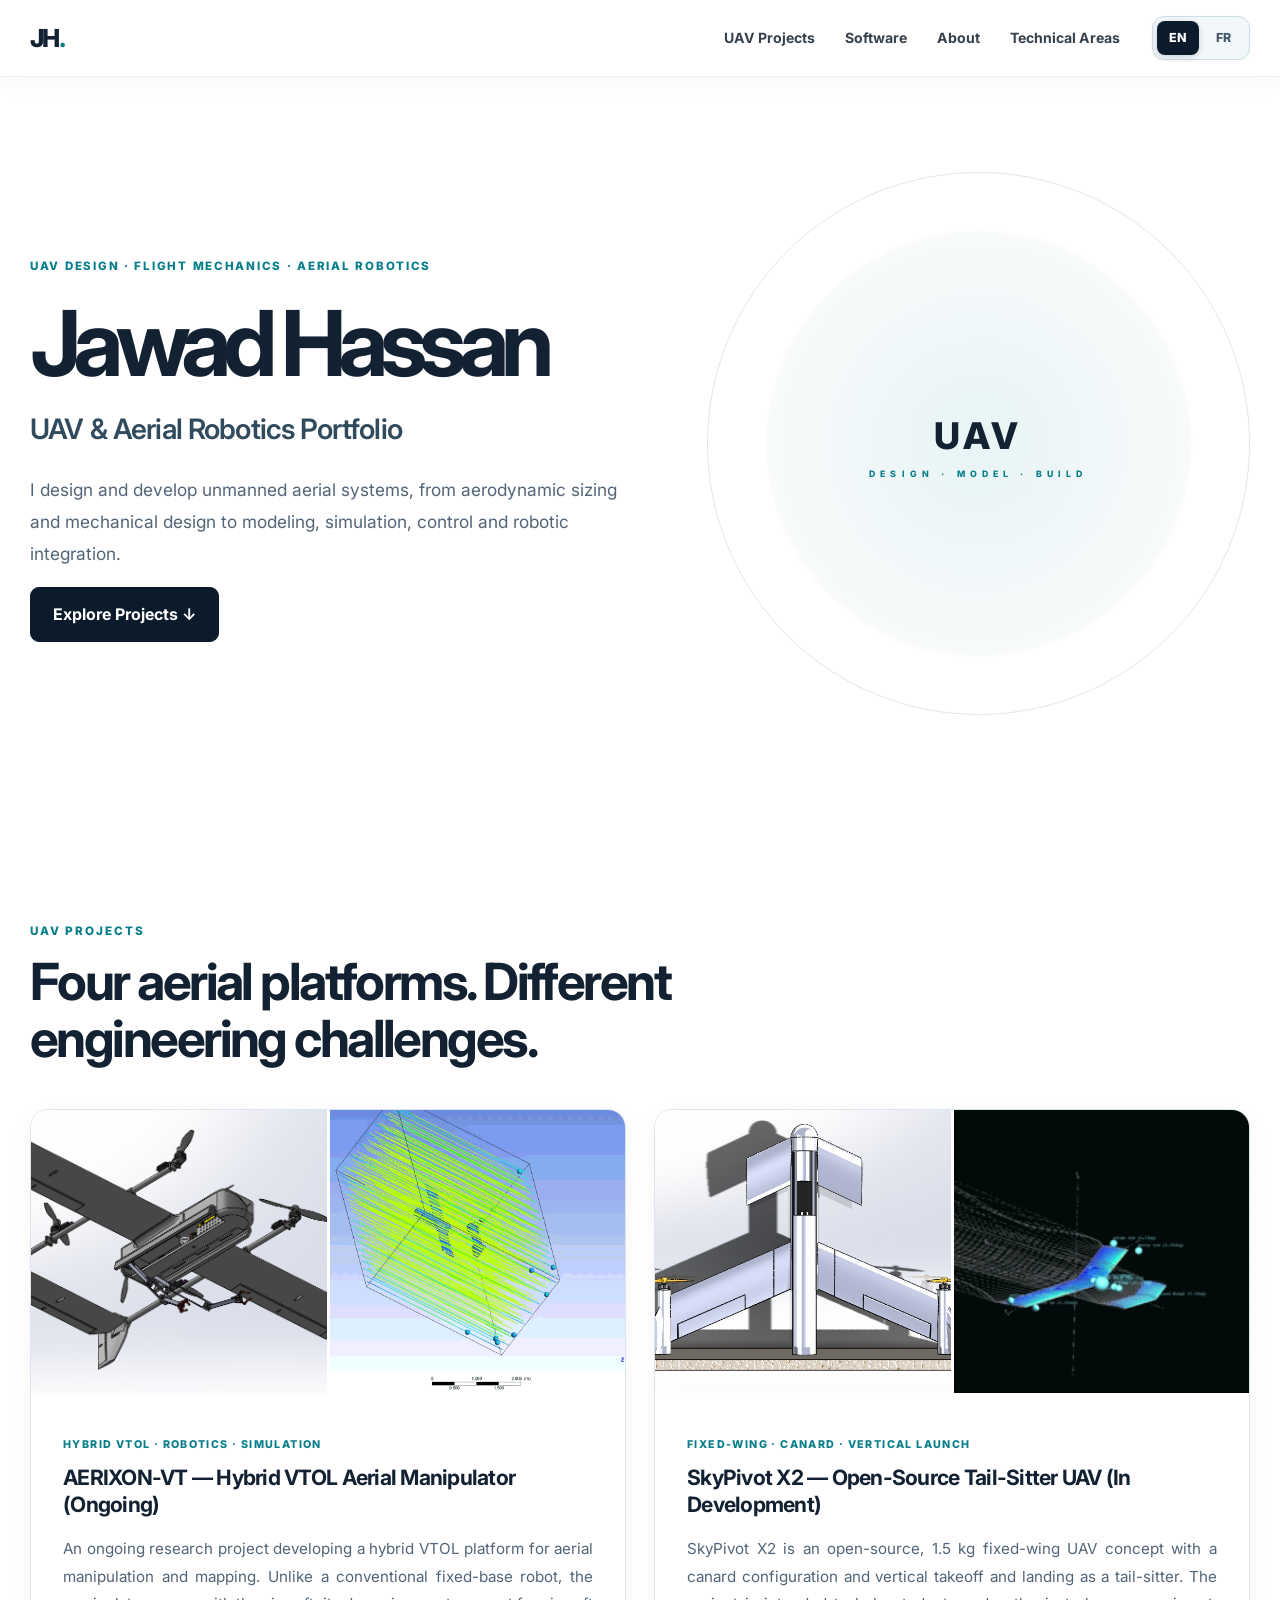
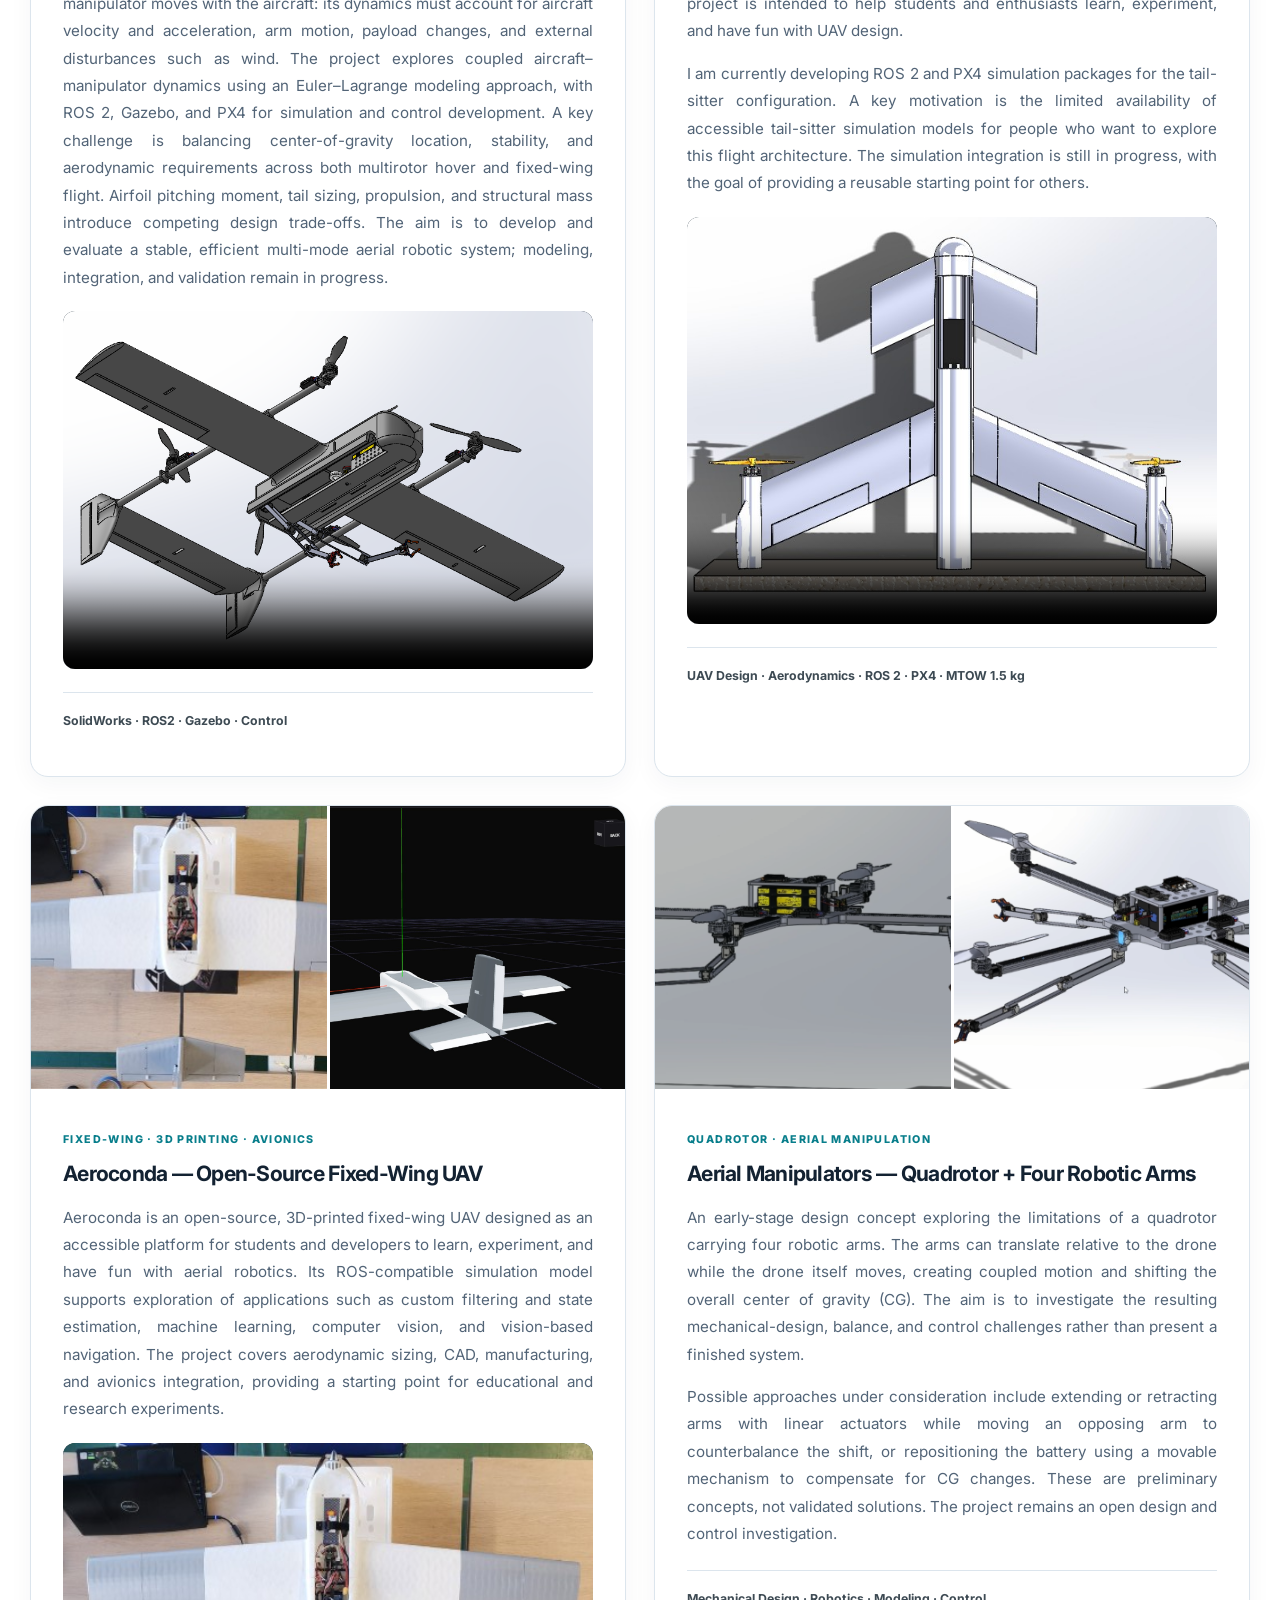
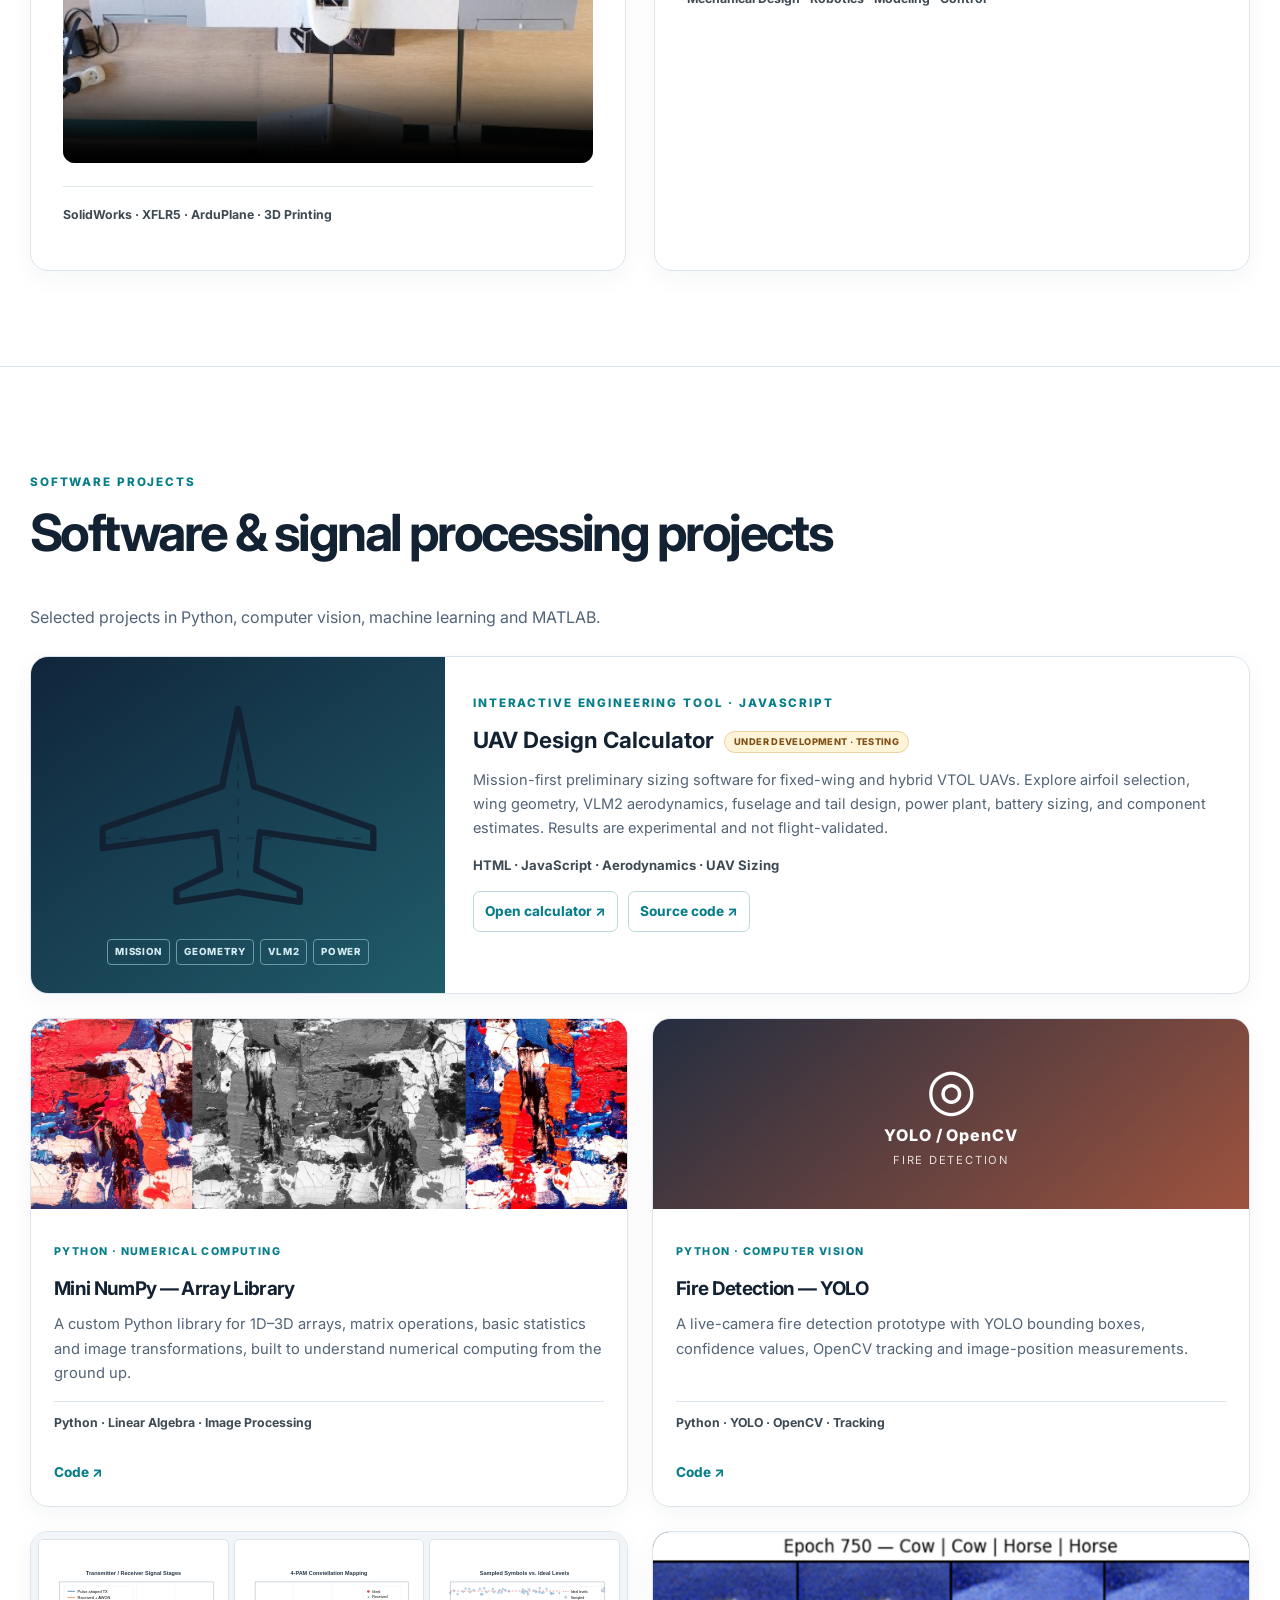
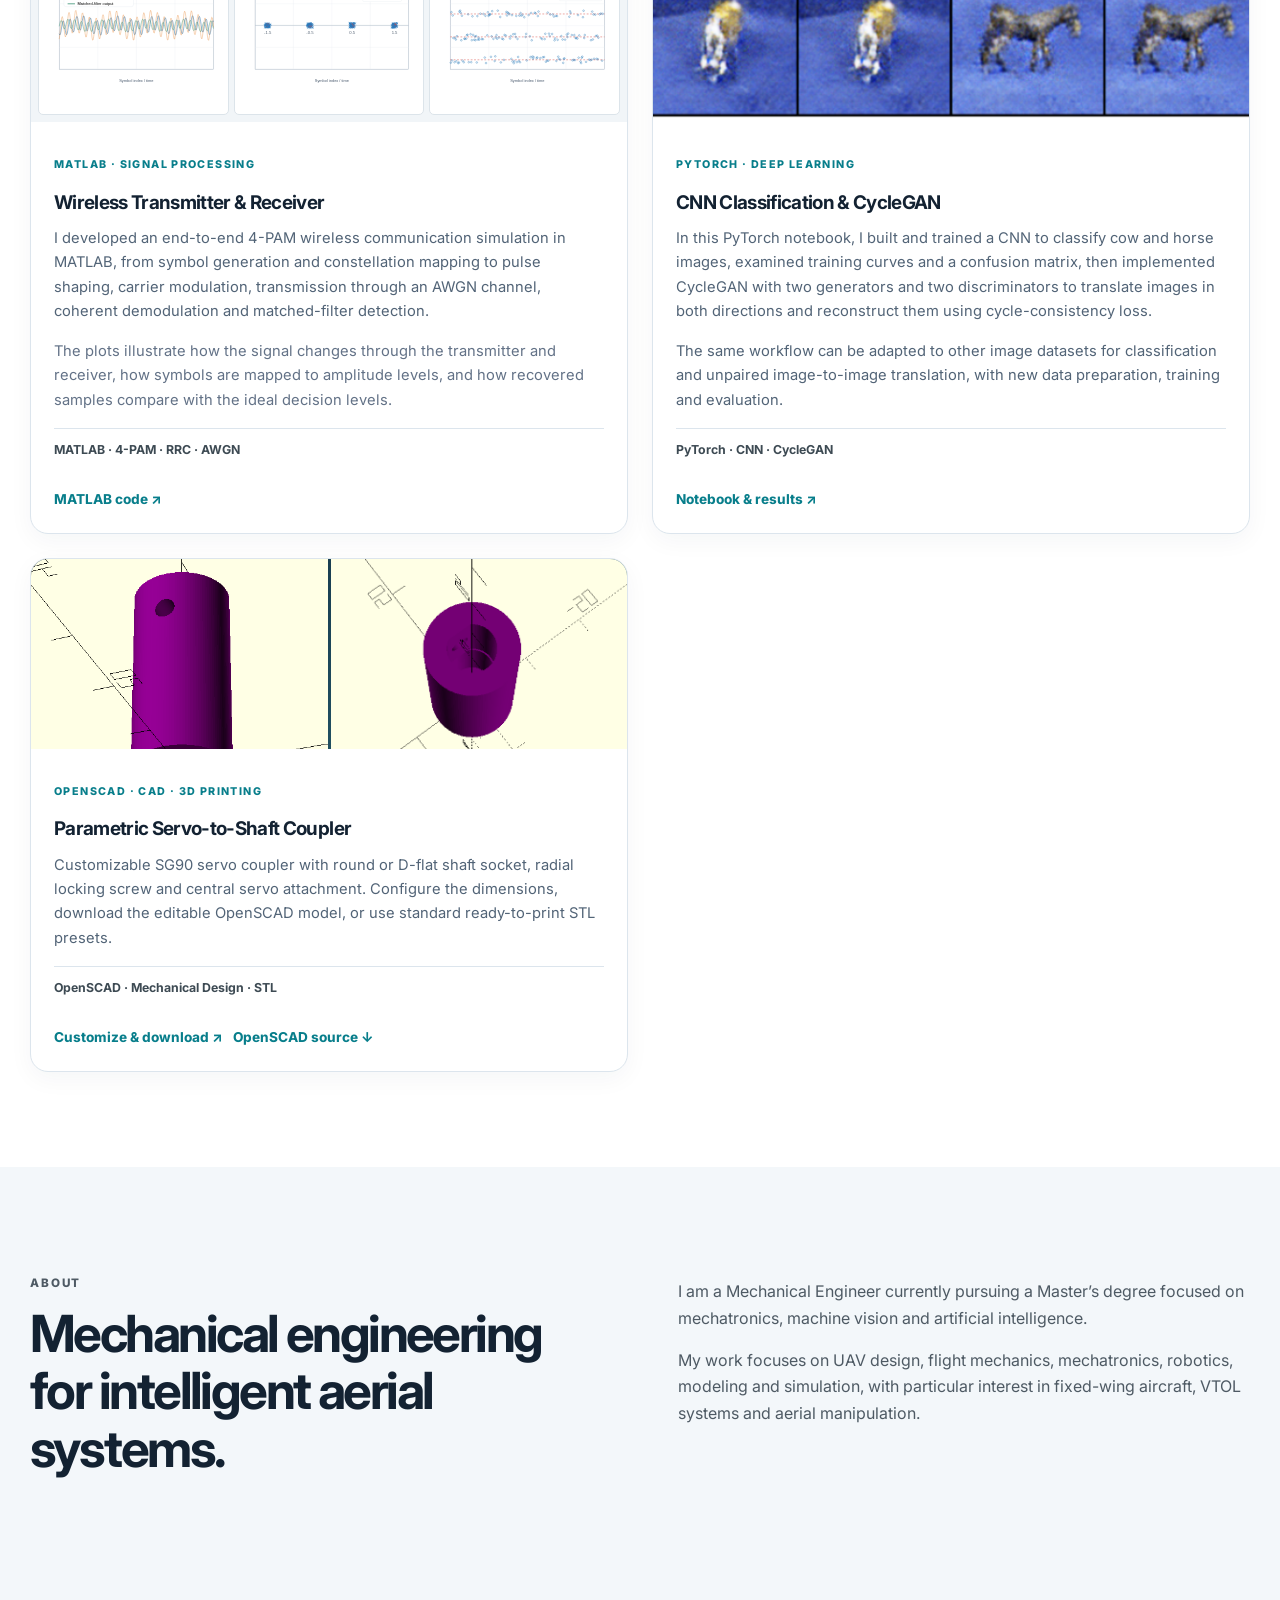
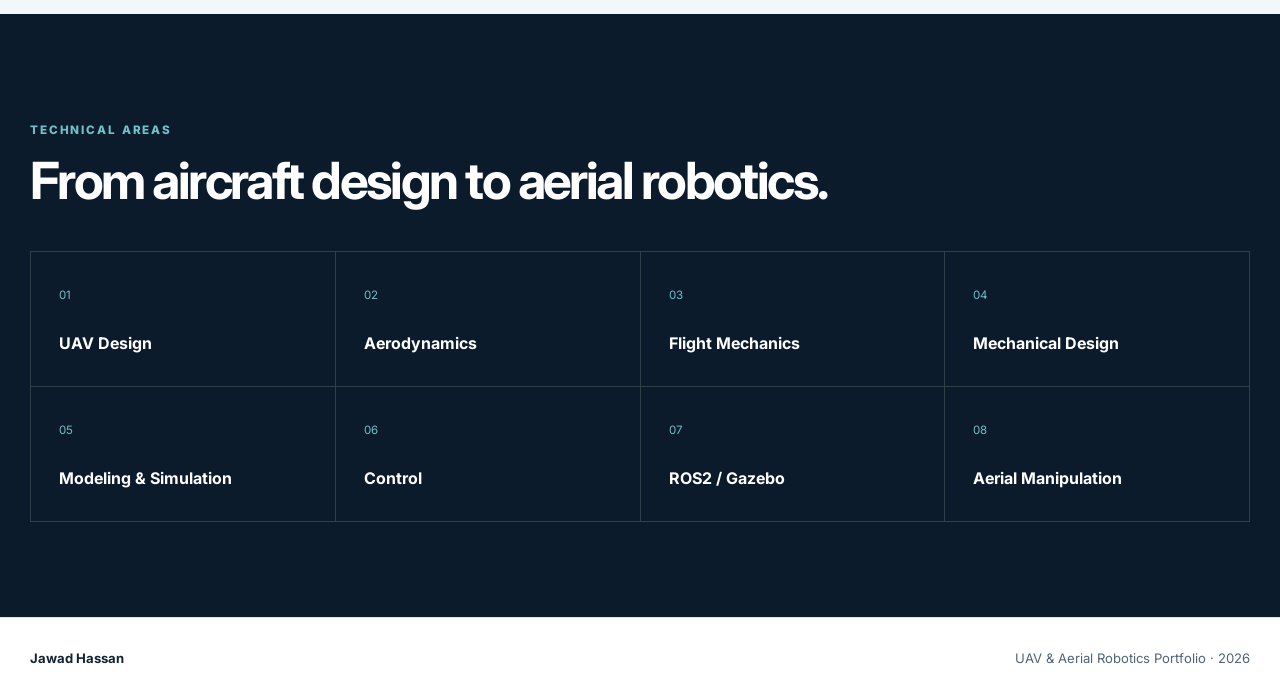
==== index.html @ 12e51784 "Replace UAV calculator portfolio tile logo with aircraft planform icon" ====
<!DOCTYPE html><html lang="en"><head>
<meta name="robots" content="index, follow"><meta charset="UTF-8"><meta name="viewport" content="width=device-width,initial-scale=1"><meta name="description" content="Jawad Hassan — mechanical engineering, UAV design, aerial robotics, ROS 2 and PX4 simulation portfolio."><title>Jawad Hassan | UAV & Aerial Robotics</title><link rel="preconnect" href="https://fonts.googleapis.com"><link rel="preconnect" href="https://fonts.gstatic.com" crossorigin><link href="https://fonts.googleapis.com/css2?family=Inter:wght@400;500;600;700;800&display=swap" rel="stylesheet"><link rel="alternate" hreflang="en" href="index.html"><link rel="alternate" hreflang="fr" href="fr.html"><link rel="stylesheet" href="style.css?v=uav-tool-preview-1"></head><body>
<header class="nav-wrap"><nav class="nav container"><a class="brand" href="#home">JH<span>.</span></a><div class="nav-links"><a href="#projects">UAV Projects</a><a href="#software">Software</a><a href="#about">About</a><a href="#technical">Technical Areas</a></div><div class="nav-controls"><div class="lang-switch" role="group" aria-label="Site language"><a href="index.html" lang="en" aria-current="page">EN</a><a href="fr.html" lang="fr">FR</a></div><button class="menu-btn" aria-label="Open navigation" aria-expanded="false">☰</button></div></nav></header>
<main><section id="home" class="hero container"><div><p class="eyebrow">UAV DESIGN · FLIGHT MECHANICS · AERIAL ROBOTICS</p><h1>Jawad Hassan</h1><h2>UAV & Aerial Robotics Portfolio</h2><p class="lead">I design and develop unmanned aerial systems, from aerodynamic sizing and mechanical design to modeling, simulation, control and robotic integration.</p><a class="btn" href="#projects">Explore Projects ↓</a></div><div class="hero-mark">UAV<span>DESIGN · MODEL · BUILD</span></div></section>
<section id="projects" class="section"><div class="container"><p class="kicker">UAV PROJECTS</p><h2>Four aerial platforms. Different engineering challenges.</h2><div class="projects-grid">
<article class="card"><div class="media media-pair"><img class="project-image" tabindex="0" src="AERIXON-VT.png" alt="AERIXON-VT aircraft design"><img class="project-image" tabindex="0" src="aervt%20gif.gif" alt="AERIXON-VT CFD flow visualization"></div><div class="body"><p class="tags">HYBRID VTOL · ROBOTICS · SIMULATION</p><h3>AERIXON-VT — Hybrid VTOL Aerial Manipulator (Ongoing)</h3><p>An ongoing research project developing a hybrid VTOL platform for aerial manipulation and mapping. Unlike a conventional fixed-base robot, the manipulator moves with the aircraft: its dynamics must account for aircraft velocity and acceleration, arm motion, payload changes, and external disturbances such as wind. The project explores coupled aircraft–manipulator dynamics using an Euler–Lagrange modeling approach, with ROS 2, Gazebo, and PX4 for simulation and control development. A key challenge is balancing center-of-gravity location, stability, and aerodynamic requirements across both multirotor hover and fixed-wing flight. Airfoil pitching moment, tail sizing, propulsion, and structural mass introduce competing design trade-offs. The aim is to develop and evaluate a stable, efficient multi-mode aerial robotic system; modeling, integration, and validation remain in progress.</p><div class="project-video"><video controls playsinline muted loop preload="metadata" poster="AERIXON-VT.png" style="display:block;width:100%;height:auto;border-radius:8px"><source src="aer_vt.mp4" type="video/mp4">Your browser does not support this video.</video></div><p class="tools">SolidWorks · ROS2 · Gazebo · Control</p></div></article>
<article class="card"><div class="media media-pair"><img class="project-image" tabindex="0" src="SkyPivot X2.jpg" alt="SkyPivot X2 aircraft design"><img class="project-image" tabindex="0" src="b4rzwz.gif" alt="SkyPivot X2 animated visualization"></div><div class="body"><p class="tags">FIXED-WING · CANARD · VERTICAL LAUNCH</p><h3>SkyPivot X2 — Open-Source Tail-Sitter UAV (In Development)</h3><p>SkyPivot X2 is an open-source, 1.5 kg fixed-wing UAV concept with a canard configuration and vertical takeoff and landing as a tail-sitter. The project is intended to help students and enthusiasts learn, experiment, and have fun with UAV design.</p><p>I am currently developing ROS 2 and PX4 simulation packages for the tail-sitter configuration. A key motivation is the limited availability of accessible tail-sitter simulation models for people who want to explore this flight architecture. The simulation integration is still in progress, with the goal of providing a reusable starting point for others.</p><div class="project-video"><video controls playsinline muted loop preload="metadata" poster="SkyPivot X2.jpg" aria-label="SkyPivot X2 simulation video"><source src="Recording%202026-10-31%20190449.mp4" type="video/mp4">Your browser does not support this video.</video></div><p class="tools">UAV Design · Aerodynamics · ROS 2 · PX4 · MTOW 1.5 kg</p></div></article>
<article class="card"><div class="media media-pair"><img class="project-image" tabindex="0" src="Aeroconda real.jpg" alt="Aeroconda real UAV"><img class="project-image" tabindex="0" src="Aeroconda urdf.jpg" alt="Aeroconda URDF model"></div><div class="body"><p class="tags">FIXED-WING · 3D PRINTING · AVIONICS</p><h3>Aeroconda — Open-Source Fixed-Wing UAV</h3><p>Aeroconda is an open-source, 3D-printed fixed-wing UAV designed as an accessible platform for students and developers to learn, experiment, and have fun with aerial robotics. Its ROS-compatible simulation model supports exploration of applications such as custom filtering and state estimation, machine learning, computer vision, and vision-based navigation. The project covers aerodynamic sizing, CAD, manufacturing, and avionics integration, providing a starting point for educational and research experiments.</p><div class="project-video"><video controls playsinline muted loop preload="metadata" poster="Aeroconda real.jpg" aria-label="Aeroconda UAV demonstration"><source src="aercondagif.mp4" type="video/mp4">Your browser does not support video. <a href="aercondagif.mp4">Watch the Aeroconda video</a>.</video></div><p class="tools">SolidWorks · XFLR5 · ArduPlane · 3D Printing</p></div></article>
<article class="card"><div class="media media-pair"><img class="project-image" tabindex="0" src="aerial manipulators 1.png" alt="Aerial manipulators view 1"><img class="project-image" tabindex="0" src="aerial manipulators 2.png" alt="Aerial manipulators view 2"></div><div class="body"><p class="tags">QUADROTOR · AERIAL MANIPULATION</p><h3>Aerial Manipulators — Quadrotor + Four Robotic Arms</h3><p>An early-stage design concept exploring the limitations of a quadrotor carrying four robotic arms. The arms can translate relative to the drone while the drone itself moves, creating coupled motion and shifting the overall center of gravity (CG). The aim is to investigate the resulting mechanical-design, balance, and control challenges rather than present a finished system.</p><p>Possible approaches under consideration include extending or retracting arms with linear actuators while moving an opposing arm to counterbalance the shift, or repositioning the battery using a movable mechanism to compensate for CG changes. These are preliminary concepts, not validated solutions. The project remains an open design and control investigation.</p><p class="tools">Mechanical Design · Robotics · Modeling · Control</p></div></article>
</div></div></section>
<section id="software" class="section software-section"><div class="container"><p class="kicker">SOFTWARE PROJECTS</p><h2>Software &amp; signal processing projects</h2><p class="software-intro">Selected projects in Python, computer vision, machine learning and MATLAB.</p><article class="card uav-calculator-feature" id="uav-calculator"><div class="uav-calculator-graphic" aria-hidden="true"><svg class="uav-calculator-plane" viewBox="0 0 180 116" xmlns="http://www.w3.org/2000/svg" aria-hidden="true"><path d="M90 12L98 51L158 72L158 82L101 74L99 93L121 103L121 109L90 104L59 109L59 103L81 93L79 74L22 82L22 72L82 51Z" fill="none" stroke="currentColor" stroke-width="3.2" stroke-linejoin="round"/><path d="M90 12V104M22 77H158" fill="none" stroke="currentColor" stroke-width="1" stroke-dasharray="4 5" opacity=".45"/></svg><div class="uav-calculator-graphic-lines"><span>MISSION</span><span>GEOMETRY</span><span>VLM2</span><span>POWER</span></div></div><div class="uav-calculator-info"><p class="tags">INTERACTIVE ENGINEERING TOOL · JAVASCRIPT</p><h3>UAV Design Calculator <span class="uav-beta-tag">UNDER DEVELOPMENT · TESTING</span></h3><p>Mission-first preliminary sizing software for fixed-wing and hybrid VTOL UAVs. Explore airfoil selection, wing geometry, VLM2 aerodynamics, fuselage and tail design, power plant, battery sizing, and component estimates. Results are experimental and not flight-validated.</p><p class="tools">HTML · JavaScript · Aerodynamics · UAV Sizing</p><div class="software-card-links"><a href="uav-design-calculator/" target="_blank" rel="noopener noreferrer">Open calculator ↗</a><a href="https://github.com/Jawadhassan270/jawad_hassan.github.io/blob/main/uav-design-calculator/index.html" target="_blank" rel="noopener noreferrer">Source code ↗</a></div></div></article>
<div class="software-project-grid">
<article class="card software-project-card" id="mini-numpy"><div class="media"><img class="project-image" tabindex="0" loading="lazy" src="mini-numpy/images/combined-filters.svg" alt="Image transformations made with the Mini NumPy array library"></div><div class="body"><p class="tags">PYTHON · NUMERICAL COMPUTING</p><h3>Mini NumPy — Array Library</h3><p>A custom Python library for 1D–3D arrays, matrix operations, basic statistics and image transformations, built to understand numerical computing from the ground up.</p><p class="tools">Python · Linear Algebra · Image Processing</p><div class="software-card-links"><a href="https://github.com/Jawadhassan270/jawad_hassan.github.io/tree/main/mini-numpy" target="_blank" rel="noopener noreferrer">Code ↗</a></div></div></article>
<article class="card software-project-card" id="fire-vision"><div class="media software-visual software-visual-fire"><span class="software-visual-icon" aria-hidden="true">◎</span><span>YOLO / OpenCV</span><small>FIRE DETECTION</small></div><div class="body"><p class="tags">PYTHON · COMPUTER VISION</p><h3>Fire Detection — YOLO</h3><p>A live-camera fire detection prototype with YOLO bounding boxes, confidence values, OpenCV tracking and image-position measurements.</p><p class="tools">Python · YOLO · OpenCV · Tracking</p><div class="software-card-links"><a href="https://github.com/Jawadhassan270/jawad_hassan.github.io/tree/main/fire-vision-yolo" target="_blank" rel="noopener noreferrer">Code ↗</a></div></div></article>
<article class="card software-project-card" id="wireless-link"><div class="media wireless-plot-previews"><img class="project-image" tabindex="0" loading="lazy" src="wireless-plots/transmitter-receiver-waveforms.svg" alt="Signal waveform stages representing transmitter and receiver"><img class="project-image" tabindex="0" loading="lazy" src="wireless-plots/constellation-mapping.svg" alt="4-PAM constellation mapping preview"><img class="project-image" tabindex="0" loading="lazy" src="wireless-plots/sampled-symbols.svg" alt="Sampled symbol values versus ideal levels preview"></div><div class="body"><p class="tags">MATLAB · SIGNAL PROCESSING</p><h3>Wireless Transmitter &amp; Receiver</h3><p>I developed an end-to-end 4-PAM wireless communication simulation in MATLAB, from symbol generation and constellation mapping to pulse shaping, carrier modulation, transmission through an AWGN channel, coherent demodulation and matched-filter detection.</p><p class="wireless-preview-note">The plots illustrate how the signal changes through the transmitter and receiver, how symbols are mapped to amplitude levels, and how recovered samples compare with the ideal decision levels.</p><p class="tools">MATLAB · 4-PAM · RRC · AWGN</p><div class="software-card-links"><a href="https://github.com/Jawadhassan270/jawad_hassan.github.io/blob/main/wireless-transmitter-receiver/wireless_transmitter_receiver.m" target="_blank" rel="noopener noreferrer">MATLAB code ↗</a></div></div></article>
<article class="card software-project-card" id="cow-horse-ml"><div class="media"><img class="project-image" tabindex="0" loading="lazy" src="gan_cnn.png" alt="CNN classification and CycleGAN project image"></div><div class="body"><p class="tags">PYTORCH · DEEP LEARNING</p><h3>CNN Classification &amp; CycleGAN</h3><p>In this PyTorch notebook, I built and trained a CNN to classify cow and horse images, examined training curves and a confusion matrix, then implemented CycleGAN with two generators and two discriminators to translate images in both directions and reconstruct them using cycle-consistency loss.</p><p>The same workflow can be adapted to other image datasets for classification and unpaired image-to-image translation, with new data preparation, training and evaluation.</p><p class="tools">PyTorch · CNN · CycleGAN</p><div class="software-card-links"><a href="https://github.com/Jawadhassan270/jawad_hassan.github.io/tree/main/cow-horse-cyclegan" target="_blank" rel="noopener noreferrer">Notebook &amp; results ↗</a></div></div></article>
<article class="card software-project-card" id="servo-coupler"><div class="media media-pair"><img class="project-image" tabindex="0" loading="lazy" src="SERVO%20TOP.png" alt="Servo shaft coupler CAD — top view"><img class="project-image" tabindex="0" loading="lazy" src="SERVO_FRONT.png" alt="Servo shaft coupler CAD — front view"></div><div class="body"><p class="tags">OPENSCAD · CAD · 3D PRINTING</p><h3>Parametric Servo-to-Shaft Coupler</h3><p>Customizable SG90 servo coupler with round or D-flat shaft socket, radial locking screw and central servo attachment. Configure the dimensions, download the editable OpenSCAD model, or use standard ready-to-print STL presets.</p><p class="tools">OpenSCAD · Mechanical Design · STL</p><div class="software-card-links"><a href="servo-coupler.html">Customize & download ↗</a><a href="servo-shaft-coupler/servo_shaft_coupler.scad" download>OpenSCAD source ↓</a></div></div></article></div></div></section>
<section id="about" class="section alt"><div class="container split"><div><p class="kicker">ABOUT</p><h2>Mechanical engineering for intelligent aerial systems.</h2></div><div><p>I am a Mechanical Engineer currently pursuing a Master’s degree focused on mechatronics, machine vision and artificial intelligence.</p><p>My work focuses on UAV design, flight mechanics, mechatronics, robotics, modeling and simulation, with particular interest in fixed-wing aircraft, VTOL systems and aerial manipulation.</p></div></div></section>
<section id="technical" class="section dark"><div class="container"><p class="kicker">TECHNICAL AREAS</p><h2>From aircraft design to aerial robotics.</h2><div class="areas"><div><span>01</span><h3>UAV Design</h3></div><div><span>02</span><h3>Aerodynamics</h3></div><div><span>03</span><h3>Flight Mechanics</h3></div><div><span>04</span><h3>Mechanical Design</h3></div><div><span>05</span><h3>Modeling & Simulation</h3></div><div><span>06</span><h3>Control</h3></div><div><span>07</span><h3>ROS2 / Gazebo</h3></div><div><span>08</span><h3>Aerial Manipulation</h3></div></div></div></section></main>
<footer><div class="container"><strong>Jawad Hassan</strong><span>UAV & Aerial Robotics Portfolio · 2026</span></div></footer><script src="script.js" defer></script><div class="lightbox" id="imageLightbox" aria-hidden="true"><button class="lightbox-close" type="button" aria-label="Close image">&times;</button><img class="lightbox-image" alt=""></div>
</body></html>
---- style.css ----
:root{--ink:#101820;--muted:#66727c;--line:#dce3e7;--soft:#f4f7f8;--accent:#147b8b;--dark:#0e1820;--max:1180px}*{box-sizing:border-box}html{scroll-behavior:smooth}body{margin:0;font-family:Inter,Arial,sans-serif;color:var(--ink);line-height:1.65}.container{width:min(var(--max),calc(100% - 44px));margin:auto}.nav-wrap{position:sticky;top:0;z-index:20;background:#fffffff2;backdrop-filter:blur(14px);border-bottom:1px solid #0000000f}.nav{height:70px;display:flex;align-items:center;justify-content:space-between}.brand{font-weight:800;font-size:1.4rem;color:var(--ink);text-decoration:none}.brand span,.kicker,.tags{color:var(--accent)}.nav-links{display:flex;gap:30px}.nav-links a{color:#36414b;text-decoration:none;font-size:.88rem;font-weight:700}.menu-btn{display:none;background:none;border:0;font-size:1.5rem}.hero{min-height:78vh;display:grid;grid-template-columns:1.25fr .75fr;gap:70px;align-items:center;padding:75px 0}.eyebrow,.kicker,.tags{font-size:.73rem;letter-spacing:.16em;font-weight:800}.hero h1{font-size:clamp(3.5rem,8vw,7.2rem);letter-spacing:-.07em;line-height:.9;margin:15px 0}.hero h2{font-size:clamp(1.4rem,2.5vw,2.1rem);font-weight:500}.lead{max-width:690px;color:var(--muted);font-size:1.08rem}.btn{display:inline-block;margin-top:18px;background:var(--ink);color:#fff;padding:13px 20px;border-radius:7px;text-decoration:none;font-weight:700}.hero-mark{aspect-ratio:1;border-radius:50%;display:flex;flex-direction:column;align-items:center;justify-content:center;background:radial-gradient(circle,#e7f4f5,#f8fafb 55%,#fff 56%);border:1px solid #dce9eb;font-size:2.3rem;font-weight:800;letter-spacing:.14em}.hero-mark span{font-size:.55rem;color:var(--accent)}.section{padding:105px 0}.section h2{font-size:clamp(2.1rem,4vw,3.5rem);letter-spacing:-.05em;line-height:1.05;margin:8px 0 48px}.projects-grid{display:grid;grid-template-columns:repeat(2,1fr);gap:22px}.projects-grid .card:last-child:nth-child(odd){grid-column:1 / span 1}.card{border:1px solid var(--line);border-radius:15px;overflow:hidden;background:#fff}.media{height:210px;position:relative;background:linear-gradient(135deg,#162a33,#287e8c);overflow:hidden}.media img{position:absolute;inset:0;width:100%;height:100%;object-fit:cover;z-index:2}.ph{position:absolute;inset:0;padding:26px;display:flex;flex-direction:column;justify-content:flex-end;color:#fff}.ph span{font-size:.75rem;opacity:.7}.ph strong{font-size:1.55rem}.ph small{opacity:.65;margin-top:7px}.body{padding:26px}.body h3{font-size:1.35rem;line-height:1.15;margin:7px 0 12px}.body p{color:var(--muted)}.tools{font-size:.82rem!important;font-weight:700;color:#3d4a53!important}.alt{background:var(--soft)}.split{display:grid;grid-template-columns:1fr 1fr;gap:90px}.split p{color:#4e5a64}.dark{background:var(--dark);color:#fff}.dark .kicker{color:#71c1cb}.areas{display:grid;grid-template-columns:repeat(4,1fr);border-top:1px solid #30404a;border-left:1px solid #30404a}.areas>div{padding:28px;border-right:1px solid #30404a;border-bottom:1px solid #30404a;min-height:135px}.areas span{font-size:.72rem;color:#72bdc7}.areas h3{margin:24px 0 0;font-size:1rem}footer{padding:30px 0;border-top:1px solid var(--line);color:var(--muted);font-size:.82rem}footer .container{display:flex;justify-content:space-between}footer strong{color:var(--ink)}@media(max-width:800px){.nav-links{display:none;position:absolute;top:70px;left:0;right:0;background:#fff;padding:20px 22px;flex-direction:column}.nav-links.open{display:flex}.menu-btn{display:block}.hero{grid-template-columns:1fr;min-height:auto}.hero-mark{max-width:320px;width:80%;margin:auto}.projects-grid,.split{grid-template-columns:1fr}.projects-grid .card:last-child:nth-child(odd){grid-column:auto}.areas{grid-template-columns:repeat(2,1fr)}.section{padding:75px 0}}@media(max-width:480px){.areas{grid-template-columns:1fr}footer .container{flex-direction:column;gap:5px}}.media-pair{display:grid;grid-template-columns:1fr 1fr;gap:2px}.media-pair img{position:relative;inset:auto;width:100%;height:100%;min-width:0;object-fit:cover;z-index:2}.media-pair .ph{z-index:3;pointer-events:none;text-shadow:0 1px 8px rgba(0,0,0,.65)}

.project-image{cursor:zoom-in}.lightbox{position:fixed;inset:0;background:rgba(8,15,24,.92);display:none;align-items:center;justify-content:center;padding:32px;z-index:9999}.lightbox.open{display:flex}.lightbox-image{max-width:94vw;max-height:90vh;width:auto;height:auto;object-fit:contain;border-radius:8px;box-shadow:0 18px 60px rgba(0,0,0,.4)}.lightbox-close{position:fixed;top:18px;right:24px;border:0;background:transparent;color:#fff;font-size:44px;line-height:1;cursor:pointer;padding:8px}.lightbox-close:hover{opacity:.75}@media(max-width:640px){.lightbox{padding:18px}.lightbox-image{max-width:96vw;max-height:86vh}.lightbox-close{top:8px;right:10px}}

/* Keep project descriptions aligned on both sides for a cleaner portfolio layout. */
.projects-grid .card .body > p:not(.tags):not(.tools){text-align:justify;text-justify:inter-word;hyphens:auto;overflow-wrap:break-word}

/* Keep embedded project videos within their card, including on mobile. */
.projects-grid .card .body{min-width:0}
.projects-grid .card .project-video{width:100%;max-width:100%;min-width:0;overflow:hidden}
.projects-grid .card .project-video video{display:block;width:100%!important;max-width:100%;min-width:0;height:auto!important;box-sizing:border-box;object-fit:contain}

/* 2026 portfolio redesign: refined aerospace engineering visual language */
:root{--ink:#132232;--muted:#526477;--line:#dce5ed;--soft:#f3f7fa;--accent:#087e8b;--dark:#0c1b2b;--max:1220px}
body{background:#fff;color:var(--ink);-webkit-font-smoothing:antialiased}
::selection{background:#b8e8e8;color:#0b2433}
.nav-wrap{background:rgba(255,255,255,.94);box-shadow:0 5px 24px rgba(13,32,48,.04)}
.nav{height:76px}
.brand{font-size:1.55rem;letter-spacing:-.07em}
.nav-links a{transition:color .2s}
.nav-links a:hover{color:var(--accent)}
.hero{min-height:660px;min-height:min(82vh,790px);grid-template-columns:minmax(0,1.06fr) minmax(0,.94fr);gap:clamp(30px,5vw,82px);padding-top:90px;padding-bottom:95px}
.hero h1{font-size:clamp(3.7rem,7.1vw,6.9rem);letter-spacing:-.085em;line-height:.98;margin:23px 0 18px}
.hero h2{font-size:clamp(1.2rem,2.2vw,1.85rem);font-weight:600;letter-spacing:-.03em;margin:0 0 22px;color:#304b5e}
.eyebrow{color:var(--accent);font-size:.72rem;letter-spacing:.15em}
.lead{font-size:1.08rem;line-height:1.85;max-width:610px}
.hero-actions{display:flex;flex-wrap:wrap;align-items:center;gap:12px;margin-top:28px}
.btn{margin-top:0;border:1px solid var(--dark);border-radius:9px;background:var(--dark);padding:13px 22px;transition:transform .2s,background .2s,border-color .2s}
.btn:hover{background:var(--accent);border-color:var(--accent);transform:translateY(-2px)}
.btn-outline{background:transparent;color:var(--ink);border-color:#bdcbd4}
.btn-outline:hover{color:#fff}
.hero-visual{min-width:0;position:relative;aspect-ratio:1/.91;align-self:center;border-radius:23px;overflow:hidden;background:linear-gradient(145deg,#122d40,#1c5868);box-shadow:0 28px 65px rgba(15,43,58,.16)}
.hero-visual:after{content:"";position:absolute;inset:35% 0 0;background:linear-gradient(transparent,rgba(7,19,29,.84));pointer-events:none}
.hero-visual img{width:100%;height:100%;object-fit:contain;display:block;padding:24px 24px 95px}
.hero-visual-caption{position:absolute;z-index:1;bottom:25px;left:29px;right:20px;color:white;display:flex;flex-direction:column;gap:3px}
.hero-visual-caption span{font-size:.64rem;font-weight:800;letter-spacing:.18em;color:#9ee0e1}
.hero-visual-caption strong{font-size:1.4rem;letter-spacing:-.03em;line-height:1.15}
.hero-visual-caption small{color:#d7e6ec;font-size:.81rem}
.section{padding:95px 0}
.section h2{max-width:820px;line-height:1.12;margin-bottom:42px}
.projects-grid{gap:28px;align-items:stretch}
.card{min-width:0;border:1px solid var(--line);border-radius:18px;box-shadow:0 7px 24px rgba(16,44,63,.045);transition:transform .22s,box-shadow .22s,border-color .22s}
.card:hover{transform:translateY(-4px);box-shadow:0 20px 42px rgba(16,44,63,.11);border-color:#c3d7e1}
.media{height:auto;aspect-ratio:2.1/1;background:linear-gradient(140deg,#10283c,#2a6676)}
.media img{object-fit:contain}
.media-pair{gap:3px}
.media-pair img{object-fit:contain;background:#122c3d}
.body{padding:clamp(22px,2.5vw,32px)}
.body h3{font-size:clamp(1.24rem,1.65vw,1.52rem);line-height:1.28;letter-spacing:-.035em;margin:10px 0 17px}
.body p{line-height:1.8;font-size:.95rem}
.body .tags{font-size:.67rem;letter-spacing:.13em;color:var(--accent);line-height:1.65}
.body .tools{margin-top:23px;padding-top:17px;border-top:1px solid var(--line);font-size:.77rem!important;line-height:1.75}
.project-video{margin-top:20px;border-radius:12px;overflow:hidden;background:#0e1e2c;line-height:0}
.project-video video{width:100%!important;max-width:100%;height:auto!important;display:block;object-fit:contain}
.split{gap:clamp(30px,6vw,90px)}
.areas>div{transition:background .2s}
.areas>div:hover{background:rgba(255,255,255,.04)}
a:focus-visible,button:focus-visible,.project-image:focus-visible{outline:3px solid #0d9cad;outline-offset:3px}
@media(max-width:950px){.hero{gap:30px;min-height:0}.hero h1{font-size:clamp(3.2rem,7vw,5rem)}}
@media(max-width:800px){.hero{grid-template-columns:1fr;padding:70px 0}.hero-visual{max-width:620px;width:100%;aspect-ratio:1.6/1}.projects-grid{grid-template-columns:1fr}.media{aspect-ratio:2.2/1}.section{padding:72px 0}}
@media(max-width:480px){.container{width:calc(100% - 32px)}.hero{padding:55px 0}.hero h1{font-size:clamp(3rem,13vw,4.1rem)}.hero-visual{aspect-ratio:1.15/1}.hero-visual img{padding:15px 15px 85px}.media{aspect-ratio:1.8/1}.body{padding:20px}.body p{font-size:.92rem}.projects-grid .card .body>p:not(.tags):not(.tools){text-align:left;hyphens:none}.section h2{font-size:2rem}}
@media(prefers-reduced-motion:reduce){html{scroll-behavior:auto}.card,.btn{transition:none}.card:hover,.btn:hover{transform:none}}

/* Restore original clean image backgrounds: remove dark letterbox bars. */
.projects-grid .card .media,
.projects-grid .card .media-pair,
.projects-grid .card .media-pair img{background:#fff}
.projects-grid .card .media-pair img{object-fit:cover}

/* Accessible two-language switch, placed beside the desktop navigation. */
.nav-links{margin-left:auto}
.nav-controls{display:flex;align-items:center;gap:12px;flex-shrink:0;margin-left:32px}
.lang-switch{display:inline-flex;align-items:center;gap:4px;padding:4px;border:1px solid #cbdde5;border-radius:12px;background:#f2f7f9;box-shadow:0 1px 3px rgba(13,32,48,.04)}
.lang-switch a{display:inline-flex;align-items:center;justify-content:center;min-width:42px;min-height:34px;padding:5px 10px;border-radius:8px;font-size:.78rem;font-weight:800;letter-spacing:.04em;line-height:1;text-decoration:none;color:#465a6b;transition:background-color .2s,color .2s,box-shadow .2s}
.lang-switch a:hover:not([aria-current=page]){background:#ddebef;color:#087e8b}
.lang-switch a[aria-current=page]{background:var(--dark);color:#fff;box-shadow:0 2px 6px rgba(10,25,42,.16);cursor:default}
.lang-switch a:focus-visible{outline:3px solid #087e8b;outline-offset:2px}
@media(max-width:800px){.nav-links{margin-left:0;top:76px}.nav-controls{margin-left:auto;gap:10px}.lang-switch a{min-width:40px;min-height:34px;padding:5px 8px}}
@media(prefers-reduced-motion:reduce){.lang-switch a{transition:none}}


/* Mini NumPy software project — self-contained styles, preserving the UAV layout. */
.software-section{background:#fff;border-top:1px solid var(--line)}
.software-card{display:grid;grid-template-columns:minmax(0,.94fr) minmax(0,1.06fr);align-items:stretch}
.mini-code-panel{min-width:0;display:flex;flex-direction:column;justify-content:center;padding:clamp(22px,3vw,40px);background:linear-gradient(145deg,#0c1b2b,#173b4a);color:#dff6f8}
.mini-code-header{display:flex;justify-content:space-between;flex-wrap:wrap;gap:8px;border-bottom:1px solid #446171;padding-bottom:16px;font-size:.78rem;letter-spacing:.02em}
.mini-code-header strong{color:#fff}.mini-code-header span{color:#a9c7d1}
.mini-code-panel pre{margin:24px 0;overflow-x:auto;white-space:pre;font-size:clamp(.76rem,1.25vw,.95rem);line-height:1.9;tab-size:4}
.mini-code-panel code{color:#e8fdff;font-family:ui-monospace,SFMono-Regular,Consolas,Monaco,monospace}
.mini-code-footer{border-top:1px solid #446171;padding-top:14px;color:#82ced5;letter-spacing:.07em;font-size:.62rem;font-weight:800;line-height:1.65}
.software-card .body{display:flex;flex-direction:column;justify-content:center}
.software-card .body>p:not(.tags):not(.tools){text-align:justify;text-justify:inter-word;hyphens:auto;overflow-wrap:break-word}
.software-card .body code{font-family:ui-monospace,SFMono-Regular,Consolas,Monaco,monospace}
.mini-source-links{display:flex;gap:11px;flex-wrap:wrap;margin-top:16px}
.mini-source-link{display:inline-block;padding:11px 16px;border:1px solid var(--dark);border-radius:8px;background:var(--dark);color:#fff;font-size:.81rem;font-weight:700;text-decoration:none;transition:background .2s,color .2s,border-color .2s}
.mini-source-link:hover{background:var(--accent);border-color:var(--accent);color:#fff}
.mini-source-secondary{background:#fff;border-color:#bbcbd5;color:var(--ink)}
.mini-source-secondary:hover{color:#fff}
@media(max-width:800px){.software-card{grid-template-columns:1fr}.mini-code-panel{min-height:0}}
@media(max-width:480px){.mini-code-panel{padding:20px}.mini-code-panel pre{font-size:.79rem}.software-card .body>p:not(.tags):not(.tools){text-align:left;hyphens:none}}
@media(prefers-reduced-motion:reduce){.mini-source-link{transition:none}}


/* Mini NumPy demonstration gallery and main API — scoped to the software section. */
.software-section .mini-showcase{margin-top:36px;padding:clamp(20px,3vw,38px);border:1px solid var(--line);border-radius:18px;background:linear-gradient(180deg,#f7fafc 0%,#fff 100%)}
.software-section .mini-section-head{max-width:830px;margin-bottom:22px}
.software-section .mini-section-head h3{margin:8px 0 12px;font-size:clamp(1.55rem,2.8vw,2.4rem);line-height:1.18;letter-spacing:-.045em}
.software-section .mini-section-head>p:not(.kicker){color:var(--muted);line-height:1.75;margin:0}
.software-section .mini-gallery-frame{display:block;border:1px solid var(--line);background:#fff;overflow:hidden;border-radius:14px;box-shadow:0 10px 32px rgba(10,35,54,.07);cursor:zoom-in;transition:box-shadow .2s,transform .2s}
.software-section .mini-gallery-frame:hover{box-shadow:0 14px 42px rgba(10,35,54,.14);transform:translateY(-2px)}
.software-section .mini-gallery-frame img{display:block;width:100%;height:auto;object-fit:contain}
.software-section .mini-gallery-note{margin:13px 0 0;font-size:.8rem;color:var(--muted)}
.software-section .mini-functions-section{padding-top:60px}
.software-section .mini-functions-grid{display:grid;grid-template-columns:repeat(3,minmax(0,1fr));gap:17px}
.software-section .mini-function-card{border:1px solid var(--line);border-radius:14px;padding:clamp(18px,2vw,26px);background:#fff;box-shadow:0 4px 18px rgba(12,40,59,.035);min-width:0}
.software-section .mini-function-number{display:block;font-size:.68rem;letter-spacing:.12em;color:var(--accent);font-weight:800}
.software-section .mini-function-card h4{margin:11px 0 10px;font-size:1.14rem;line-height:1.3;letter-spacing:-.02em}
.software-section .mini-function-card>p:not(.mini-function-code){color:var(--muted);font-size:.88rem;line-height:1.65}
.software-section .mini-function-code{display:flex;flex-wrap:wrap;gap:6px;margin:17px 0 0;align-items:flex-start}
.software-section .mini-function-code code{background:#eef5f7;color:#175266;padding:4px 7px;border-radius:6px;border:1px solid #dce9ee;font-size:.68rem;overflow-wrap:anywhere}
.software-section .mini-technical-note{font-size:.82rem;color:var(--muted);margin:24px 0 0;line-height:1.7}
@media(max-width:1000px){.software-section .mini-functions-grid{grid-template-columns:repeat(2,minmax(0,1fr))}}
@media(max-width:610px){.software-section .mini-functions-grid{grid-template-columns:1fr}.software-section .mini-showcase{padding:15px}.software-section .mini-functions-section{padding-top:42px}}
@media(prefers-reduced-motion:reduce){.software-section .mini-gallery-frame{transition:none}.software-section .mini-gallery-frame:hover{transform:none}}


/* Mini NumPy: original-resolution image comparisons from the uploaded tests. */
.software-section .mini-images-grid{
  display:grid;
  grid-template-columns:repeat(2,minmax(0,1fr));
  gap:20px;
}
.software-section .mini-image-figure{
  min-width:0;
  margin:0;
  overflow:hidden;
  border:1px solid var(--line);
  border-radius:14px;
  background:#fff;
  box-shadow:0 8px 26px rgba(10,35,54,.06);
}
.software-section .mini-image-stage{
  display:flex;
  align-items:center;
  justify-content:center;
  padding:10px;
  aspect-ratio:1.55;
  overflow:hidden;
  background:#f4f7fa;
}
.software-section .mini-demo-image{
  display:block;
  width:100%;
  height:100%;
  object-fit:contain;
  cursor:zoom-in;
}
.software-section .mini-image-figure figcaption{
  display:flex;
  align-items:center;
  justify-content:space-between;
  flex-wrap:wrap;
  gap:10px 18px;
  padding:14px 17px;
  background:#fff;
}
.software-section .mini-image-figure figcaption div{
  display:flex;
  flex-direction:column;
  gap:3px;
  min-width:0;
}
.software-section .mini-image-figure figcaption strong{
  font-size:.95rem;
  font-weight:750;
  color:var(--ink);
}
.software-section .mini-image-figure figcaption span{
  font-size:.78rem;
  line-height:1.5;
  color:var(--muted);
}
.software-section .mini-image-open{
  flex-shrink:0;
  font-size:.78rem;
  font-weight:750;
  text-decoration:none;
  color:var(--accent);
}
.software-section .mini-image-open:hover{text-decoration:underline}
.software-section .mini-image-open:focus-visible{
  outline:3px solid var(--accent);
  outline-offset:4px;
  border-radius:3px;
}
.software-section .mini-image-wide{grid-column:1/-1}
.software-section .mini-image-wide .mini-image-stage{
  aspect-ratio:4.2;
  padding:10px;
}
.software-section .mini-gallery-note{margin-top:15px}
@media(max-width:650px){
  .software-section .mini-images-grid{grid-template-columns:1fr;gap:16px}
  .software-section .mini-image-wide{grid-column:auto}
  .software-section .mini-image-wide .mini-image-stage{aspect-ratio:3}
}


/* YOLO fire detection — scoped addition alongside the Mini NumPy project. */
.software-section #fire-vision{margin-top:72px;padding-top:48px;border-top:1px solid var(--line);scroll-margin-top:96px}
.software-section #fire-vision .mini-section-head{max-width:850px;margin-bottom:26px}
.software-section .cv-software-card{overflow:hidden}
.software-section .cv-code-panel{background:linear-gradient(145deg,#152336,#273e50 62%,#324957)}
.software-section .cv-code-panel .mini-code-footer{color:#ffd4b5}
.software-section .cv-vision-label{display:inline-flex;align-self:flex-start;margin-top:28px;padding:7px 12px;border:1px solid rgba(255,172,112,.38);border-radius:6px;color:#ffd6b9;background:rgba(255,121,60,.1);font-size:.67rem;font-weight:800;letter-spacing:.11em}
.software-section .cv-code-panel pre{white-space:pre;line-height:1.9;margin:19px 0 27px}
.software-section .cv-highlights{display:flex;flex-wrap:wrap;gap:7px;margin:16px 0 3px}
.software-section .cv-highlights span{display:inline-block;padding:6px 10px;border:1px solid #d6e5ec;border-radius:999px;background:#f2f7f9;font-size:.72rem;font-weight:700;color:#274e65}
.software-section .cv-software-card .body .cv-disclaimer{margin:14px 0 0;color:#59697a;font-size:.77rem;line-height:1.7;text-align:left;hyphens:none}
.projects-grid .card .body>.cv-project-crosslink{border-left:3px solid var(--accent);padding:7px 0 7px 12px;margin:14px 0 0;font-size:.85rem;text-align:left}
.cv-project-crosslink a{color:var(--accent);font-weight:750}
@media(max-width:650px){.software-section #fire-vision{margin-top:48px;padding-top:34px}.software-section .cv-code-panel pre{font-size:.72rem}}


/* CNN and CycleGAN notebook — third software project, independent of UAV cards. */
.software-section #cow-horse-ml{margin-top:74px;padding-top:48px;border-top:1px solid var(--line);scroll-margin-top:102px}
.software-section #cow-horse-ml>.mini-section-head{max-width:870px;margin-bottom:27px}
.software-section .ml-software-card{overflow:hidden}
.software-section .ml-code-panel{background:linear-gradient(148deg,#121f32 0%,#1d3c58 62%,#27445d 100%)}
.software-section .ml-code-panel .mini-code-footer{color:#a7d5f4}
.software-section .ml-code-pill{display:inline-flex;align-self:flex-start;margin-top:28px;padding:7px 12px;border:1px solid #699cba;border-radius:7px;background:rgba(61,138,176,.14);color:#d1ecfd;font-size:.66rem;font-weight:800;letter-spacing:.11em}
.software-section .ml-code-panel pre{margin:20px 0 27px;white-space:pre;line-height:1.9}
.software-section .ml-fact-row{display:flex;flex-wrap:wrap;gap:8px;margin:16px 0 2px}
.software-section .ml-fact-row span{border-radius:9px;padding:10px 12px;background:#eef5f8;border:1px solid #dce9f0;color:#335a70;font-size:.77rem}
.software-section .ml-fact-row strong{font-weight:800;color:#132f40;font-size:1.05rem;margin-right:4px}
.software-section .ml-software-card .body .ml-caveat{text-align:left;hyphens:none;margin:15px 0 0;font-size:.79rem;color:#5a6979;line-height:1.7}
.software-section .ml-gallery{margin-top:34px}
.software-section .ml-gallery .mini-images-grid{gap:18px}
.software-section .ml-gallery .mini-image-stage{aspect-ratio:1.32;padding:8px;background:#fff}
.software-section .ml-gallery .ml-figure-plot .mini-image-stage{aspect-ratio:1.65}
.software-section .ml-gallery .ml-figure-matrix .mini-image-stage{aspect-ratio:1.65}
.software-section .ml-gallery .mini-image-figure figcaption{padding:13px 16px}
@media(max-width:800px){.software-section #cow-horse-ml{margin-top:54px;padding-top:36px}.software-section .ml-code-panel{padding:22px}.software-section .ml-code-panel pre{font-size:.77rem}}
@media(max-width:650px){.software-section .ml-gallery .mini-images-grid{grid-template-columns:1fr}.software-section .ml-gallery .mini-image-stage{aspect-ratio:1.4}.software-section .ml-gallery .ml-figure-plot .mini-image-stage{aspect-ratio:2}.software-section .ml-gallery .ml-figure-matrix .mini-image-stage{aspect-ratio:1.3}}

/* Compact software portfolio: same card language as UAV projects */
.software-section .software-intro{max-width:680px;margin:8px 0 26px;color:var(--muted,#657386)}
.software-section .software-project-grid{display:grid;grid-template-columns:repeat(2,minmax(0,1fr));gap:24px;align-items:stretch}
.software-section .software-project-card{display:flex;flex-direction:column;min-width:0;overflow:hidden}
.software-section .software-project-card .media{height:190px;min-height:190px;overflow:hidden}
.software-section .software-project-card .media img{width:100%;height:100%;object-fit:cover}
.software-section .software-project-card .media-pair{display:grid;grid-template-columns:1fr 1fr}
.software-section .software-project-card .body{display:flex;flex-direction:column;flex:1;padding:23px}
.software-section .software-project-card .body h3{margin:5px 0 11px;font-size:1.18rem;line-height:1.35}
.software-section .software-project-card .body>p:not(.tags):not(.tools):not(.software-card-note){margin:0 0 16px;line-height:1.65;font-size:.92rem}
.software-section .software-project-card .body .tools{margin-top:auto;padding-top:10px;font-size:.78rem}
.software-section .software-card-links{display:flex;gap:10px;flex-wrap:wrap;margin-top:15px}
.software-section .software-card-links a{color:var(--accent);font-size:.85rem;font-weight:750;text-decoration:none}
.software-section .software-card-links a:hover{text-decoration:underline}
.software-section .software-card-note{margin:12px 0 0;font-size:.76rem;line-height:1.5;color:#637287}
.software-section .software-visual{display:flex;flex-direction:column;justify-content:center;align-items:center;gap:3px;text-align:center;color:#fff;background:linear-gradient(140deg,#15273a,#28576c)}
.software-section .software-visual-fire{background:linear-gradient(140deg,#242e40,#9e533e)}
.software-section .software-visual-signal{background:linear-gradient(140deg,#142d44,#336b7a)}
.software-section .software-visual-icon{font-size:3.6rem;line-height:1.05;font-weight:400}
.software-section .software-visual>span:not(.software-visual-icon){font-size:1rem;font-weight:800;letter-spacing:.06em}
.software-section .software-visual small{font-size:.7rem;letter-spacing:.16em;opacity:.83}
.software-section .software-project-card[id]{scroll-margin-top:95px}
@media(max-width:700px){.software-section .software-project-grid{grid-template-columns:1fr;gap:19px}.software-section .software-project-card .media{height:180px;min-height:180px}.software-section .software-project-card .body{padding:20px}}

/* Wireless project: three compact visual previews */
.software-section .software-project-card .wireless-plot-previews{display:grid;grid-template-columns:repeat(3,minmax(0,1fr));gap:5px;align-items:stretch;background:#f1f5f8;padding:7px;overflow:hidden}
.software-section .wireless-plot-previews img{display:block;min-width:0;width:100%;height:100%;object-fit:contain;background:white;border:1px solid #dce4ea;border-radius:5px}
.software-section .wireless-preview-note{font-size:.78rem;line-height:1.5;color:#637287;margin:0 0 8px}
@media(max-width:420px){.software-section .software-project-card .wireless-plot-previews{gap:3px;padding:4px}}

/* Fix overlapping wireless thumbnails: override global .media img absolute positioning. */
.software-section .software-project-card .wireless-plot-previews > img{
  position:relative;
  inset:auto;
  z-index:auto;
  display:block;
  width:100%;
  min-width:0;
  height:100%;
  max-width:100%;
  object-fit:contain;
}

/* Align compact software cards: reset legacy showcase offsets on former sections. */
.software-section .software-project-grid > .software-project-card#fire-vision,
.software-section .software-project-grid > .software-project-card#cow-horse-ml {
  margin: 0;
  padding: 0;
  border: 1px solid var(--line);
  align-self: stretch;
}

/* Featured UAV design software — development preview */
.software-section .uav-calculator-feature{display:grid;grid-template-columns:minmax(240px,.85fr) minmax(0,1.65fr);margin-bottom:24px;overflow:hidden}
.software-section .uav-calculator-graphic{min-height:230px;background:linear-gradient(145deg,#10253b,#205c6a);display:flex;flex-direction:column;align-items:center;justify-content:center;gap:23px;padding:28px}
.software-section .uav-calculator-mark{color:#a9f4e9;border:2px solid #5bbaac;border-radius:12px;font-weight:850;letter-spacing:.14em;font-size:3rem;padding:12px 24px;line-height:1.1;box-shadow:0 0 0 7px #ffffff0b}
.software-section .uav-calculator-graphic-lines{display:flex;flex-wrap:wrap;justify-content:center;gap:6px}
.software-section .uav-calculator-graphic-lines span{font-size:.61rem;font-weight:800;letter-spacing:.07em;color:#d4ecf2;padding:4px 7px;border:1px solid #689ca8;border-radius:4px}
.software-section .uav-calculator-info{padding:25px 28px}
.software-section .uav-calculator-info h3{font-size:1.4rem;line-height:1.3;margin:8px 0 12px}
.software-section .uav-calculator-info p:not(.tags):not(.tools){font-size:.91rem;line-height:1.65;color:var(--muted)}
.software-section .uav-beta-tag{display:inline-block;vertical-align:middle;background:#fff3d8;color:#805116;border:1px solid #e9d29e;border-radius:999px;font-size:.58rem;font-weight:800;letter-spacing:.04em;padding:4px 9px;margin-left:5px}
.software-section .uav-calculator-info .software-card-links a{display:inline-block;padding:8px 11px;border:1px solid #bdd9dc;border-radius:7px}
@media(max-width:750px){.software-section .uav-calculator-feature{grid-template-columns:1fr}.software-section .uav-calculator-graphic{min-height:160px}.software-section .uav-calculator-info{padding:20px}}
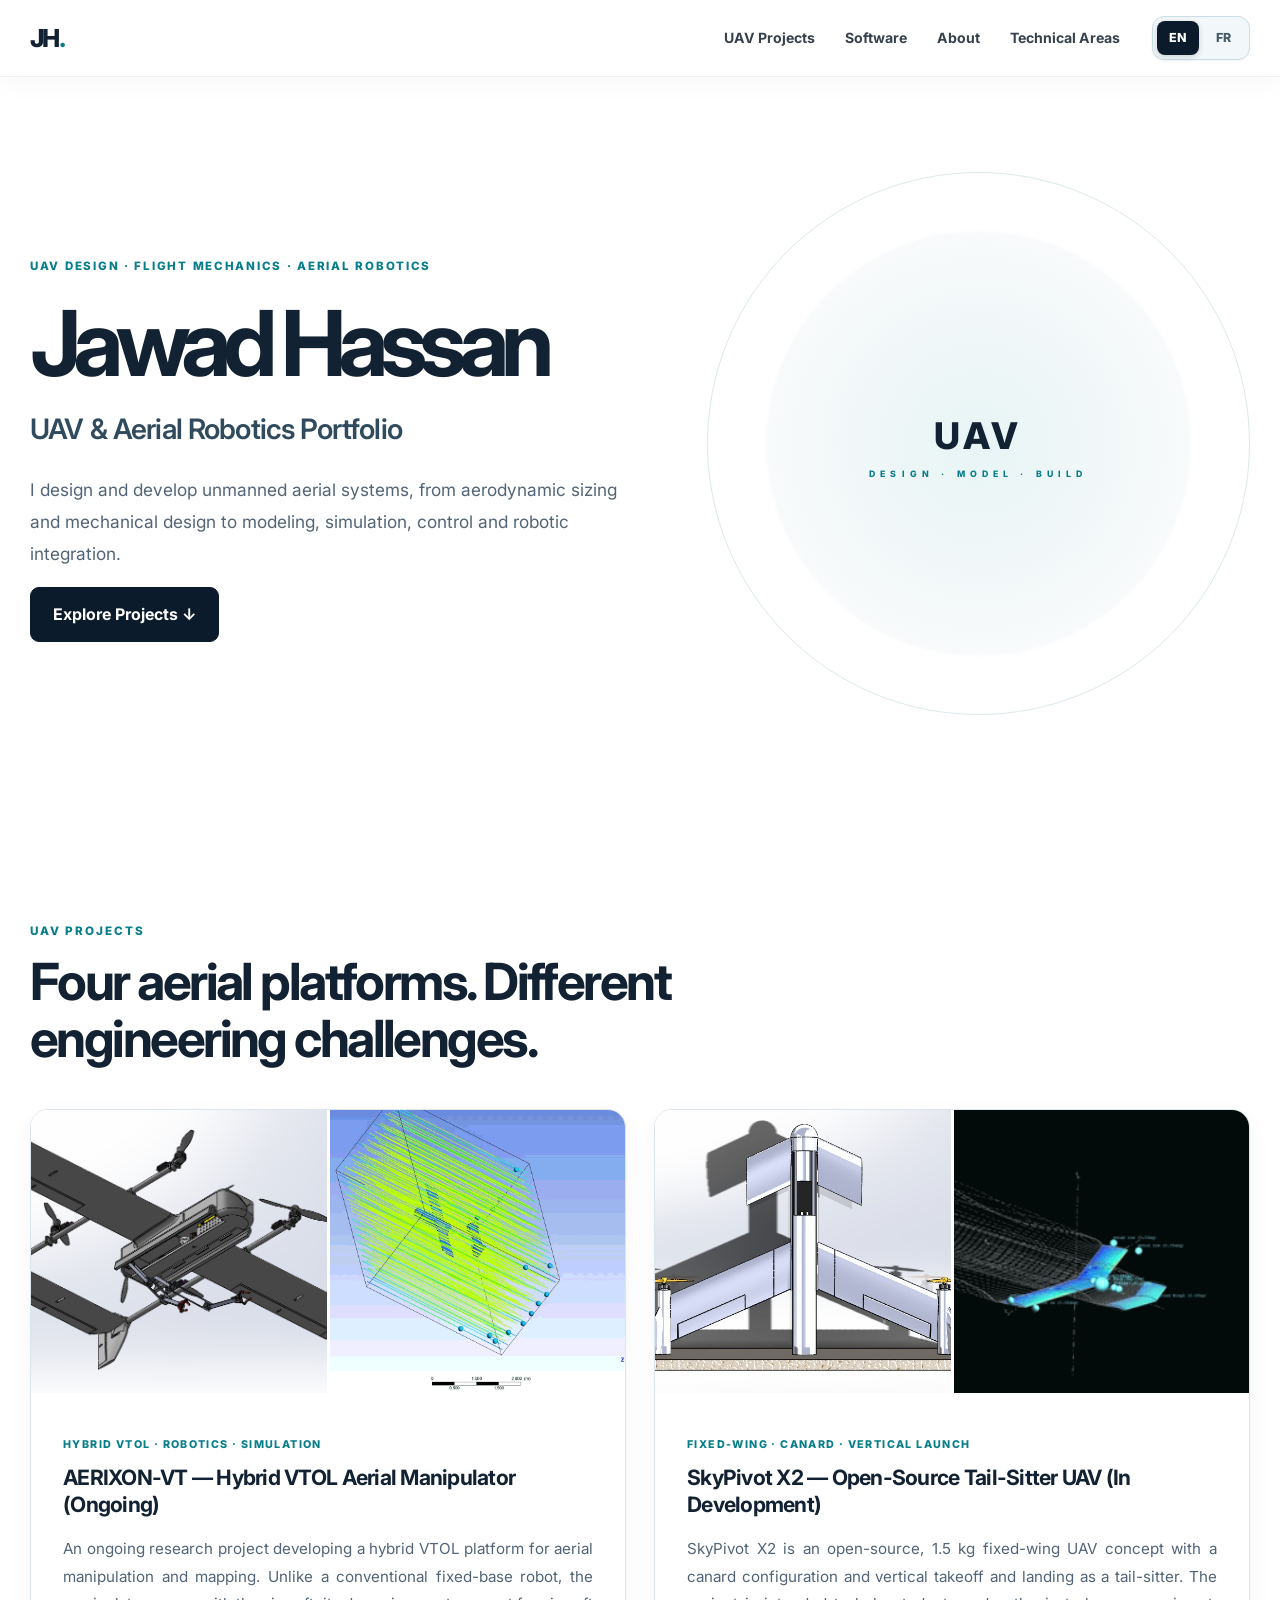
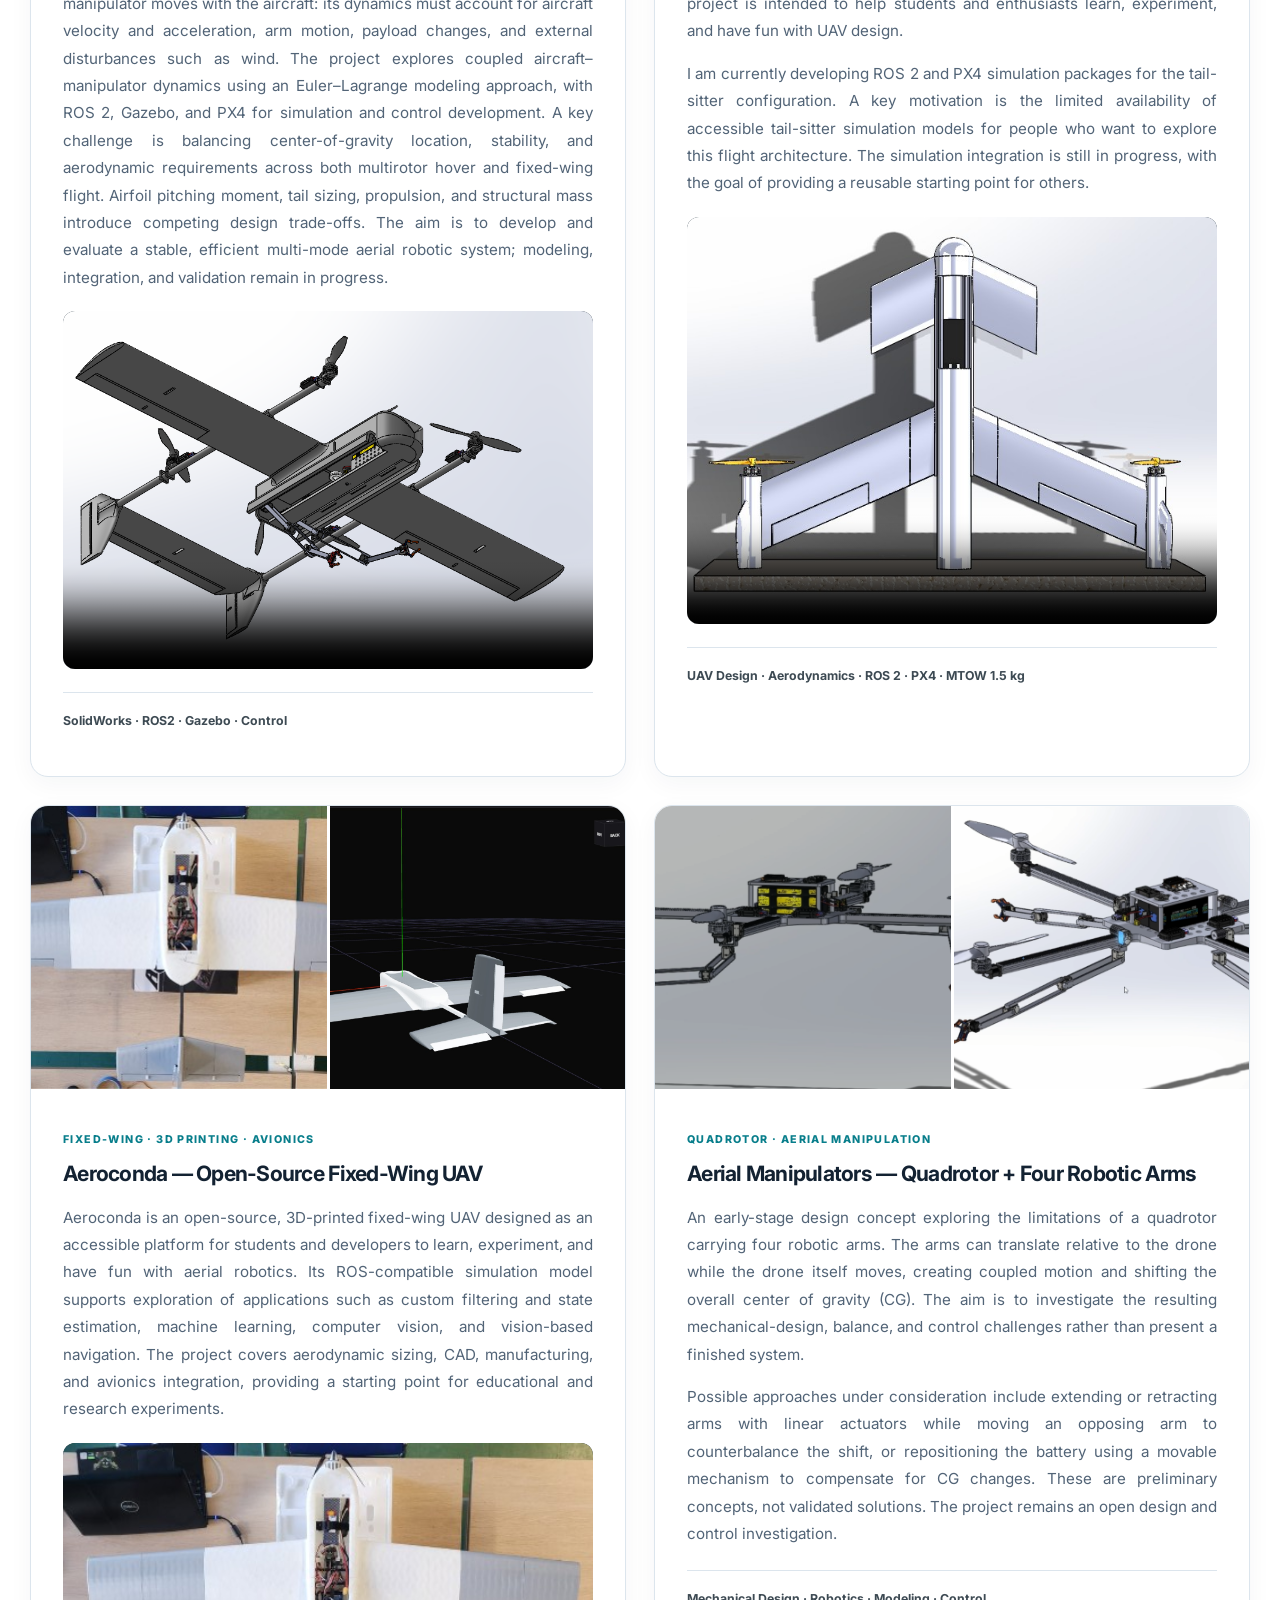
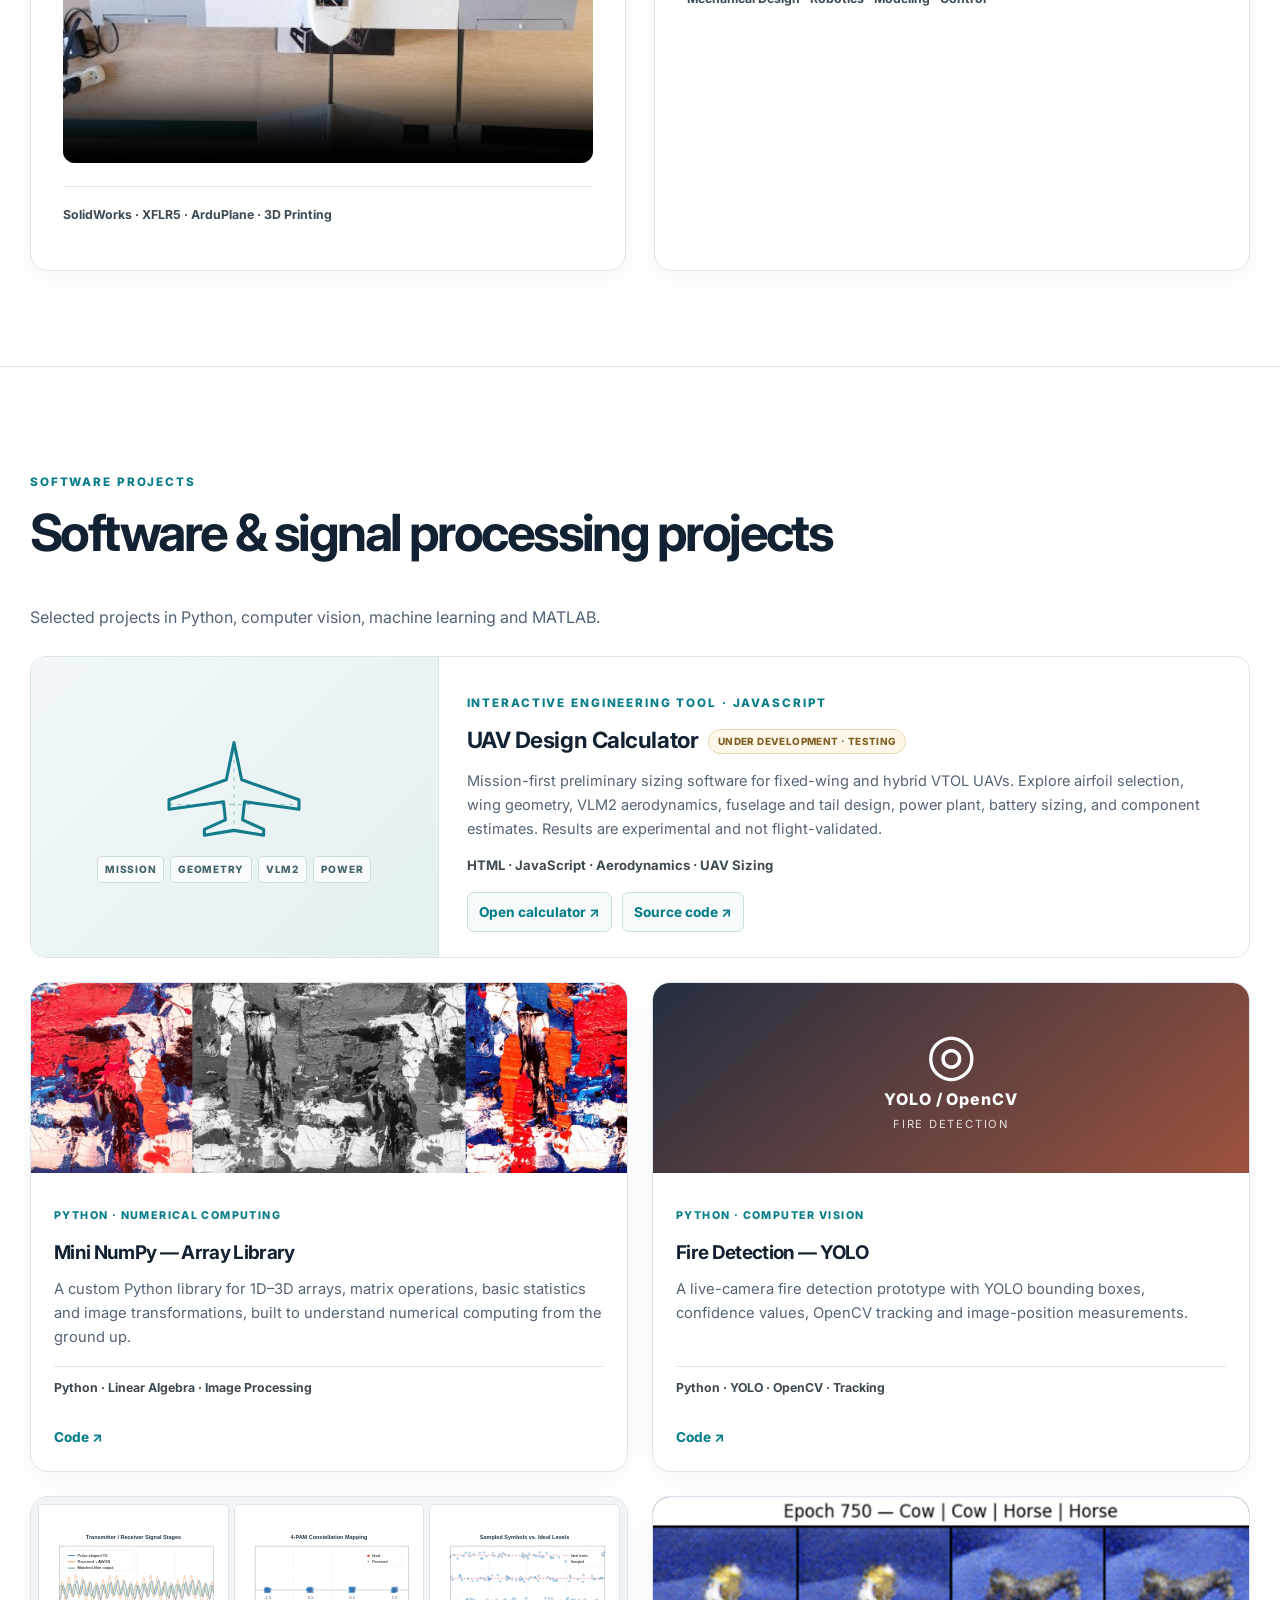
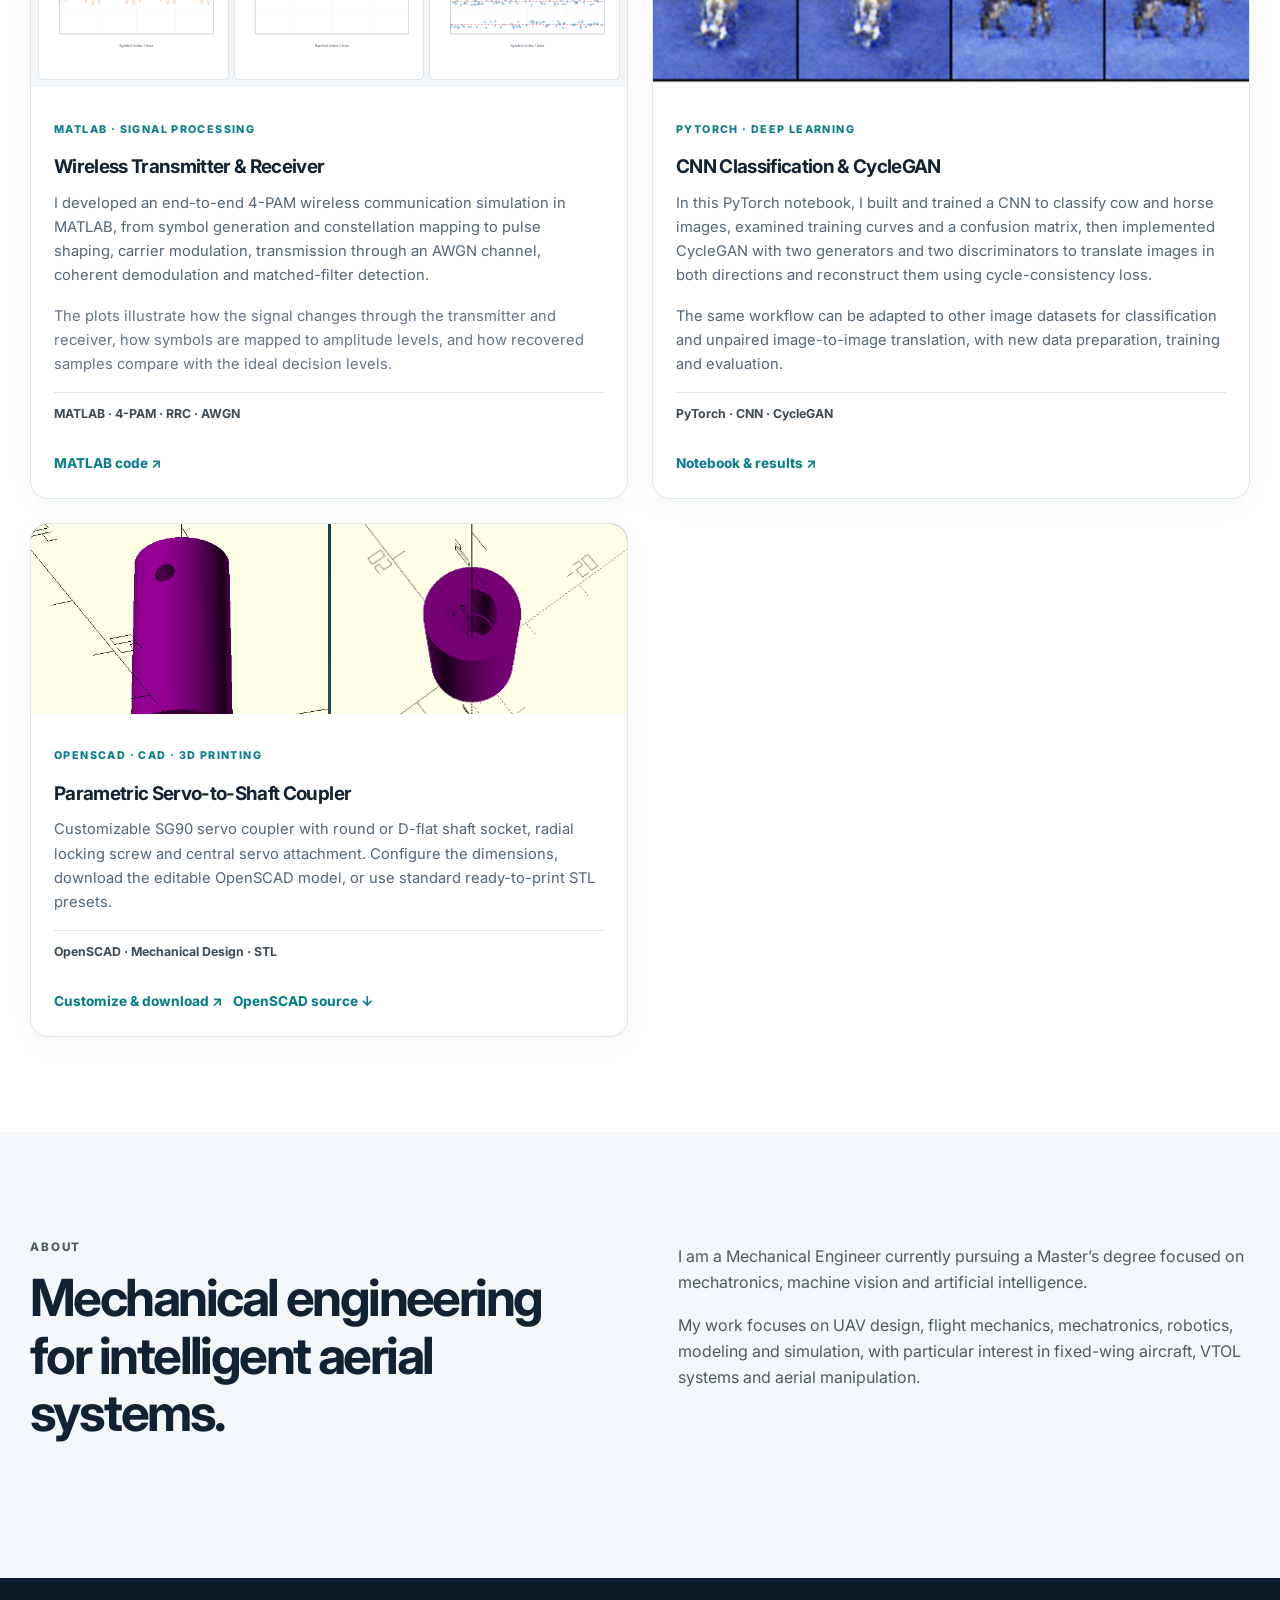
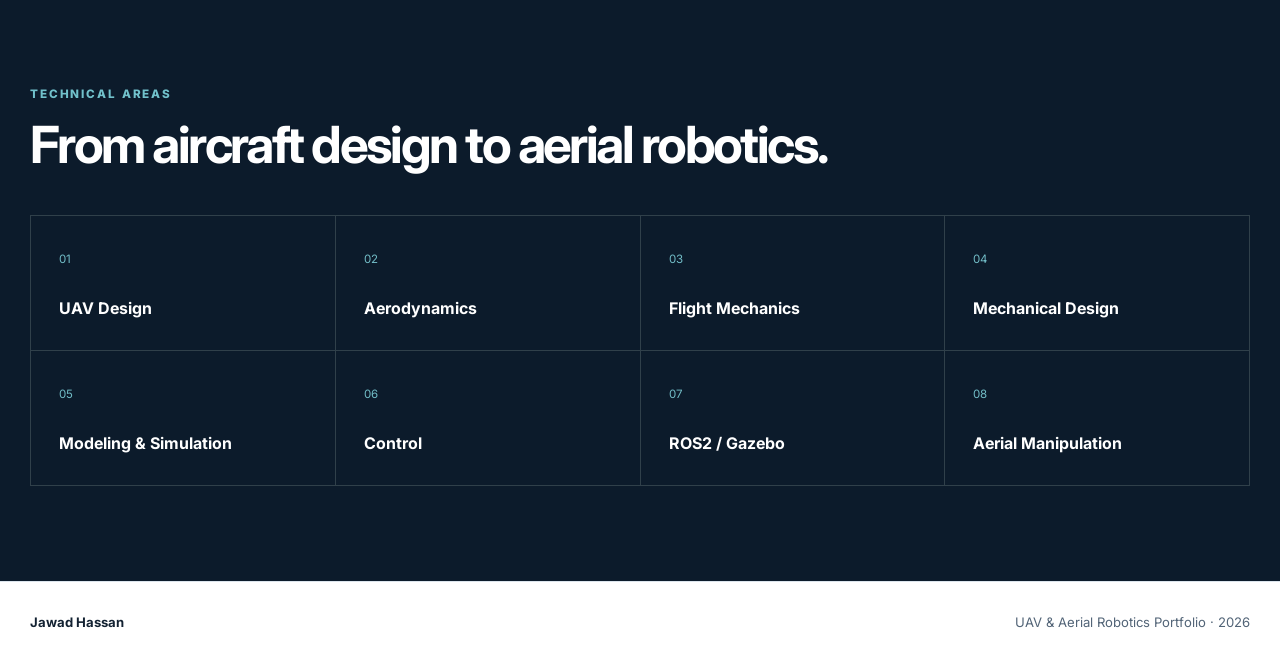
==== commit ebf893e8: "Refresh portfolio stylesheet for UAV card redesign" ====
--- a/index.html
+++ b/index.html
@@ -1,5 +1,5 @@
 <!DOCTYPE html><html lang="en"><head>
-<meta name="robots" content="index, follow"><meta charset="UTF-8"><meta name="viewport" content="width=device-width,initial-scale=1"><meta name="description" content="Jawad Hassan — mechanical engineering, UAV design, aerial robotics, ROS 2 and PX4 simulation portfolio."><title>Jawad Hassan | UAV & Aerial Robotics</title><link rel="preconnect" href="https://fonts.googleapis.com"><link rel="preconnect" href="https://fonts.gstatic.com" crossorigin><link href="https://fonts.googleapis.com/css2?family=Inter:wght@400;500;600;700;800&display=swap" rel="stylesheet"><link rel="alternate" hreflang="en" href="index.html"><link rel="alternate" hreflang="fr" href="fr.html"><link rel="stylesheet" href="style.css?v=uav-tool-preview-1"></head><body>
+<meta name="robots" content="index, follow"><meta charset="UTF-8"><meta name="viewport" content="width=device-width,initial-scale=1"><meta name="description" content="Jawad Hassan — mechanical engineering, UAV design, aerial robotics, ROS 2 and PX4 simulation portfolio."><title>Jawad Hassan | UAV & Aerial Robotics</title><link rel="preconnect" href="https://fonts.googleapis.com"><link rel="preconnect" href="https://fonts.gstatic.com" crossorigin><link href="https://fonts.googleapis.com/css2?family=Inter:wght@400;500;600;700;800&display=swap" rel="stylesheet"><link rel="alternate" hreflang="en" href="index.html"><link rel="alternate" hreflang="fr" href="fr.html"><link rel="stylesheet" href="style.css?v=uav-brand-match-2"></head><body>
 <header class="nav-wrap"><nav class="nav container"><a class="brand" href="#home">JH<span>.</span></a><div class="nav-links"><a href="#projects">UAV Projects</a><a href="#software">Software</a><a href="#about">About</a><a href="#technical">Technical Areas</a></div><div class="nav-controls"><div class="lang-switch" role="group" aria-label="Site language"><a href="index.html" lang="en" aria-current="page">EN</a><a href="fr.html" lang="fr">FR</a></div><button class="menu-btn" aria-label="Open navigation" aria-expanded="false">☰</button></div></nav></header>
 <main><section id="home" class="hero container"><div><p class="eyebrow">UAV DESIGN · FLIGHT MECHANICS · AERIAL ROBOTICS</p><h1>Jawad Hassan</h1><h2>UAV & Aerial Robotics Portfolio</h2><p class="lead">I design and develop unmanned aerial systems, from aerodynamic sizing and mechanical design to modeling, simulation, control and robotic integration.</p><a class="btn" href="#projects">Explore Projects ↓</a></div><div class="hero-mark">UAV<span>DESIGN · MODEL · BUILD</span></div></section>
 <section id="projects" class="section"><div class="container"><p class="kicker">UAV PROJECTS</p><h2>Four aerial platforms. Different engineering challenges.</h2><div class="projects-grid">
--- a/style.css
+++ b/style.css
@@ -307,3 +307,51 @@
 .software-section .uav-beta-tag{display:inline-block;vertical-align:middle;background:#fff3d8;color:#805116;border:1px solid #e9d29e;border-radius:999px;font-size:.58rem;font-weight:800;letter-spacing:.04em;padding:4px 9px;margin-left:5px}
 .software-section .uav-calculator-info .software-card-links a{display:inline-block;padding:8px 11px;border:1px solid #bdd9dc;border-radius:7px}
 @media(max-width:750px){.software-section .uav-calculator-feature{grid-template-columns:1fr}.software-section .uav-calculator-graphic{min-height:160px}.software-section .uav-calculator-info{padding:20px}}
+
+/* Portfolio-matched UAV design calculator feature */
+.software-section .uav-calculator-feature{
+  background:#fff;
+  border:1px solid var(--line);
+  border-radius:15px;
+  box-shadow:none;
+  grid-template-columns:minmax(220px,.83fr) minmax(0,1.65fr);
+}
+.software-section .uav-calculator-graphic{
+  background:linear-gradient(135deg,#f2f8f9,#e4f0f1);
+  border-right:1px solid var(--line);
+  min-height:230px;
+  gap:14px;
+}
+.software-section .uav-calculator-plane{
+  width:min(172px,80%);
+  height:auto;
+  color:#147b8b;
+  filter:none;
+}
+.software-section .uav-calculator-graphic-lines span{
+  color:#45636d;
+  border-color:#cbdde1;
+  background:#ffffffba;
+  border-radius:5px;
+  font-size:.63rem;
+}
+.software-section .uav-calculator-info h3{color:var(--ink);letter-spacing:-.02em}
+.software-section .uav-beta-tag{
+  color:#816026;
+  background:#fff8e9;
+  border:1px solid #e7d7b3;
+  font-size:.62rem;
+  line-height:1.5;
+  padding:4px 9px;
+}
+.software-section .uav-calculator-info .software-card-links a{
+  color:var(--accent);
+  border:1px solid #c9e0e3;
+  background:#f6fafb;
+  border-radius:7px;
+}
+.software-section .uav-calculator-info .software-card-links a:hover{background:#e9f4f5;text-decoration:none}
+@media(max-width:750px){
+  .software-section .uav-calculator-graphic{border-right:0;border-bottom:1px solid var(--line);min-height:165px}
+  .software-section .uav-calculator-plane{width:120px}
+}
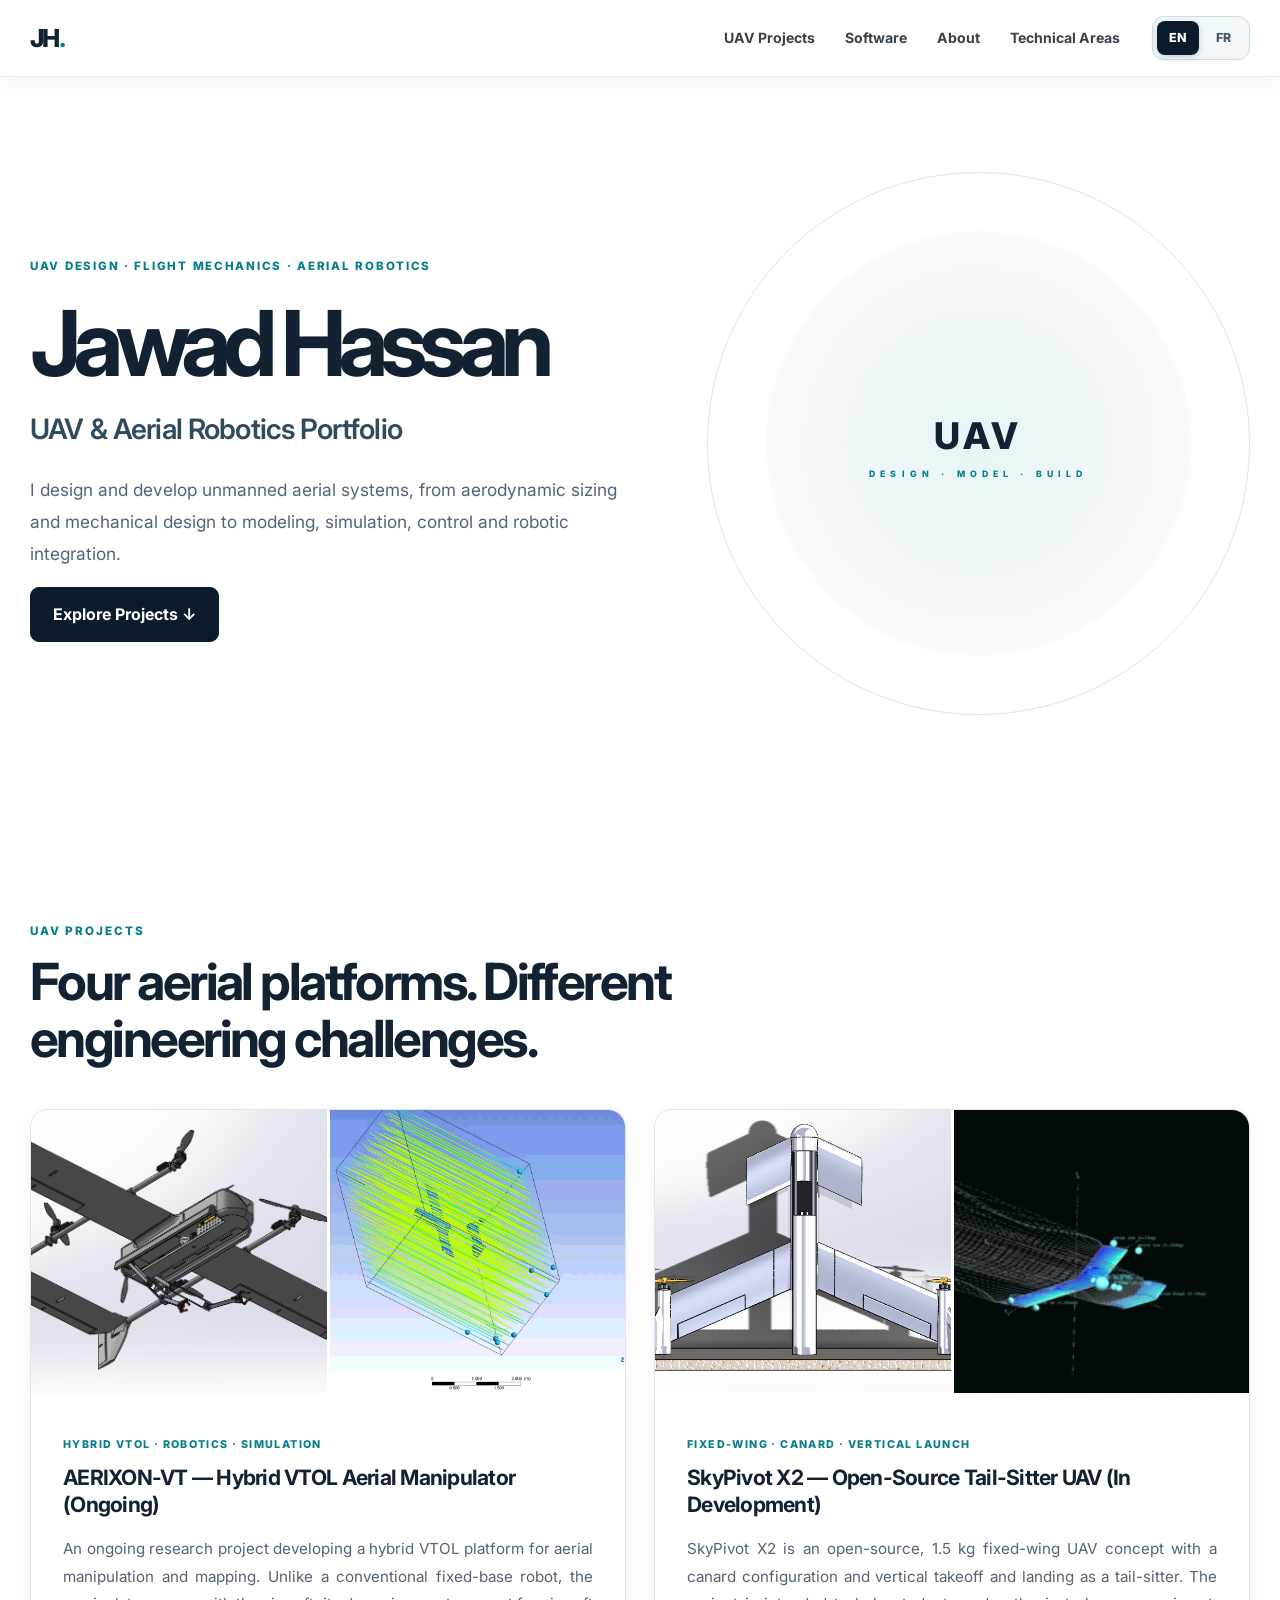
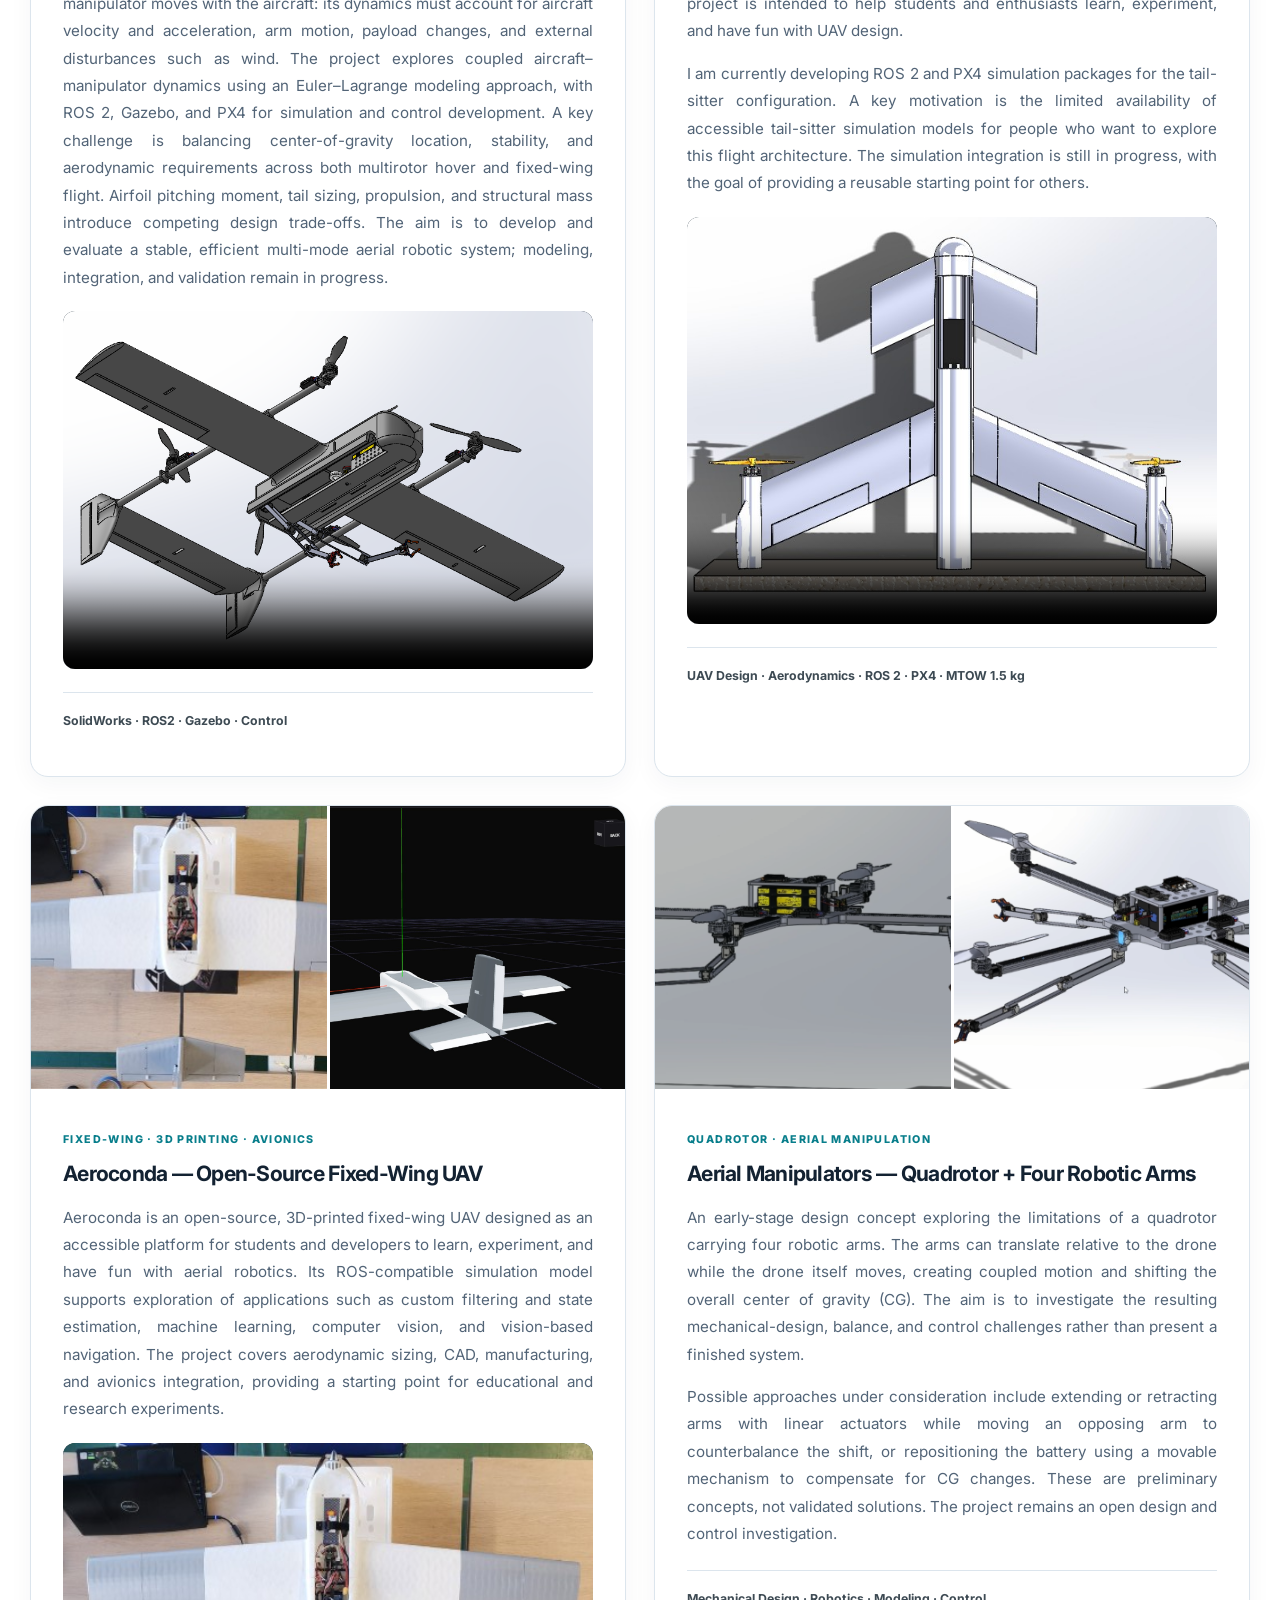
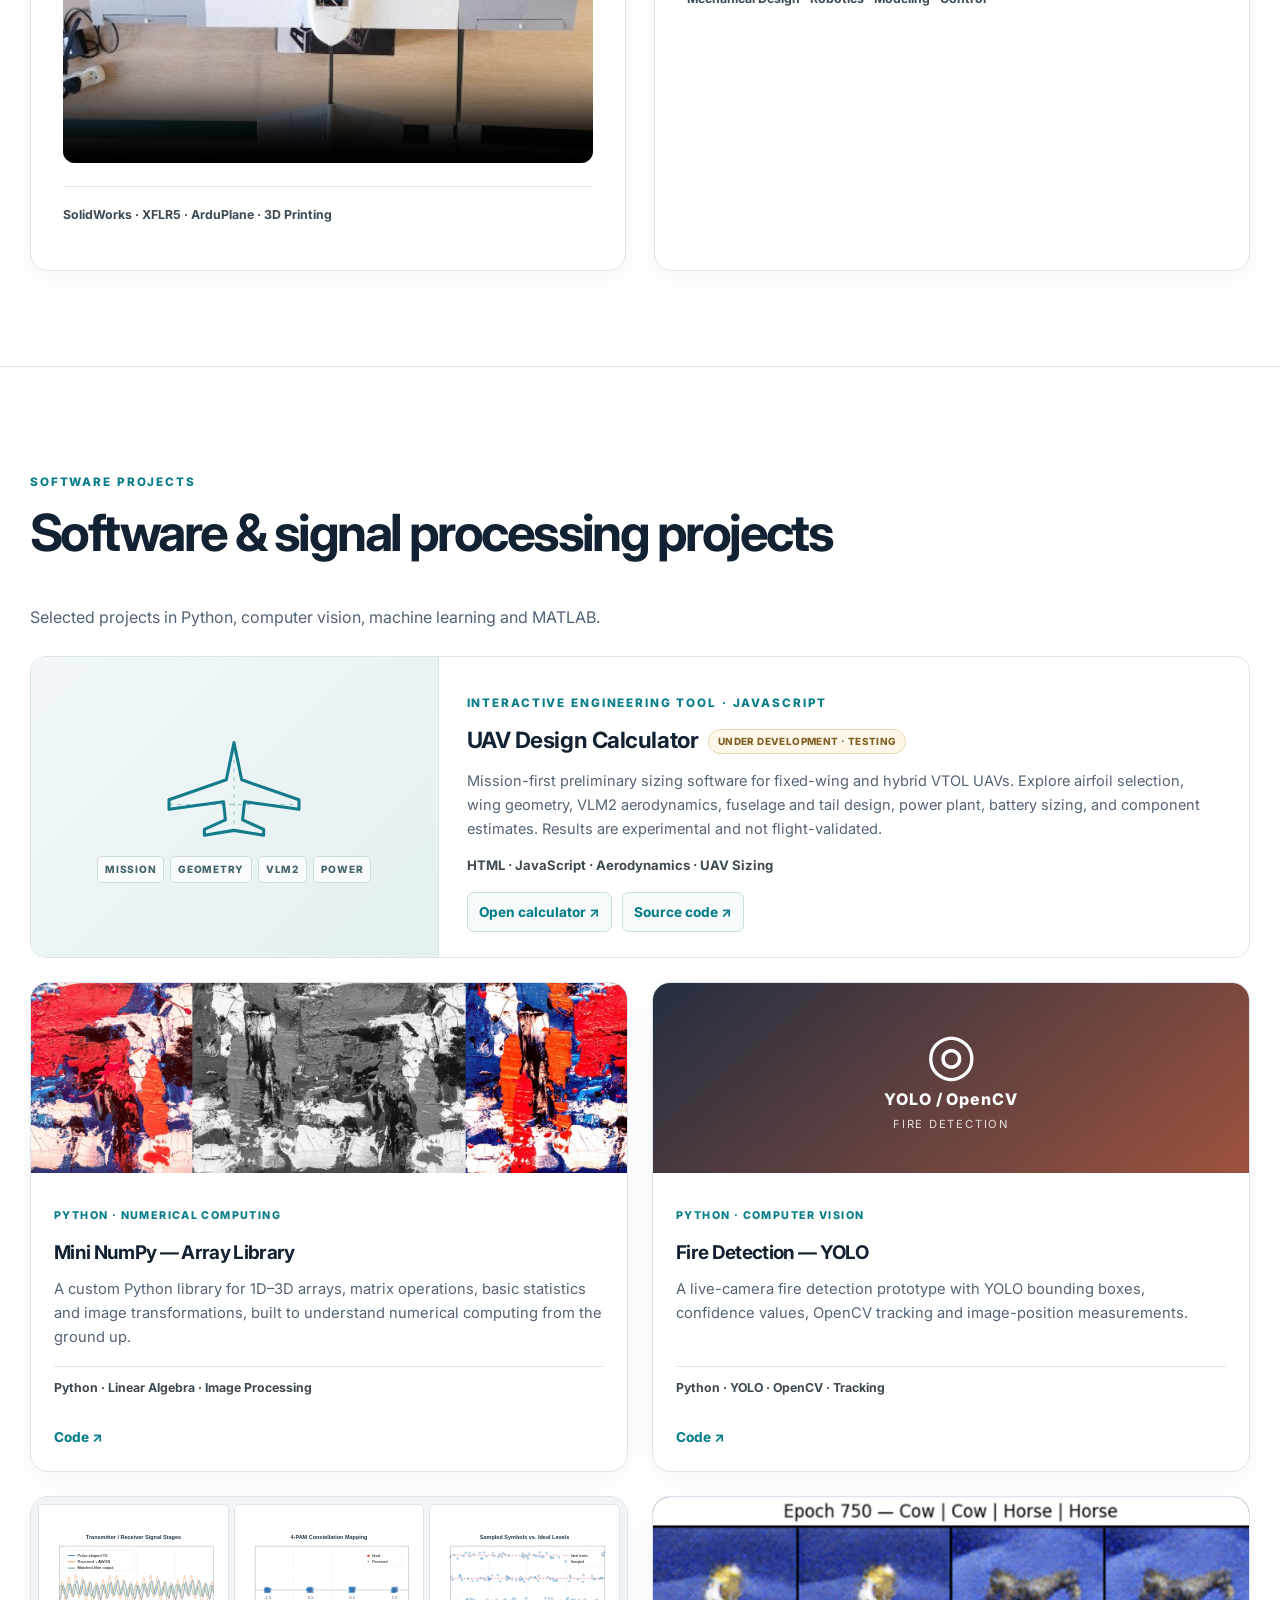
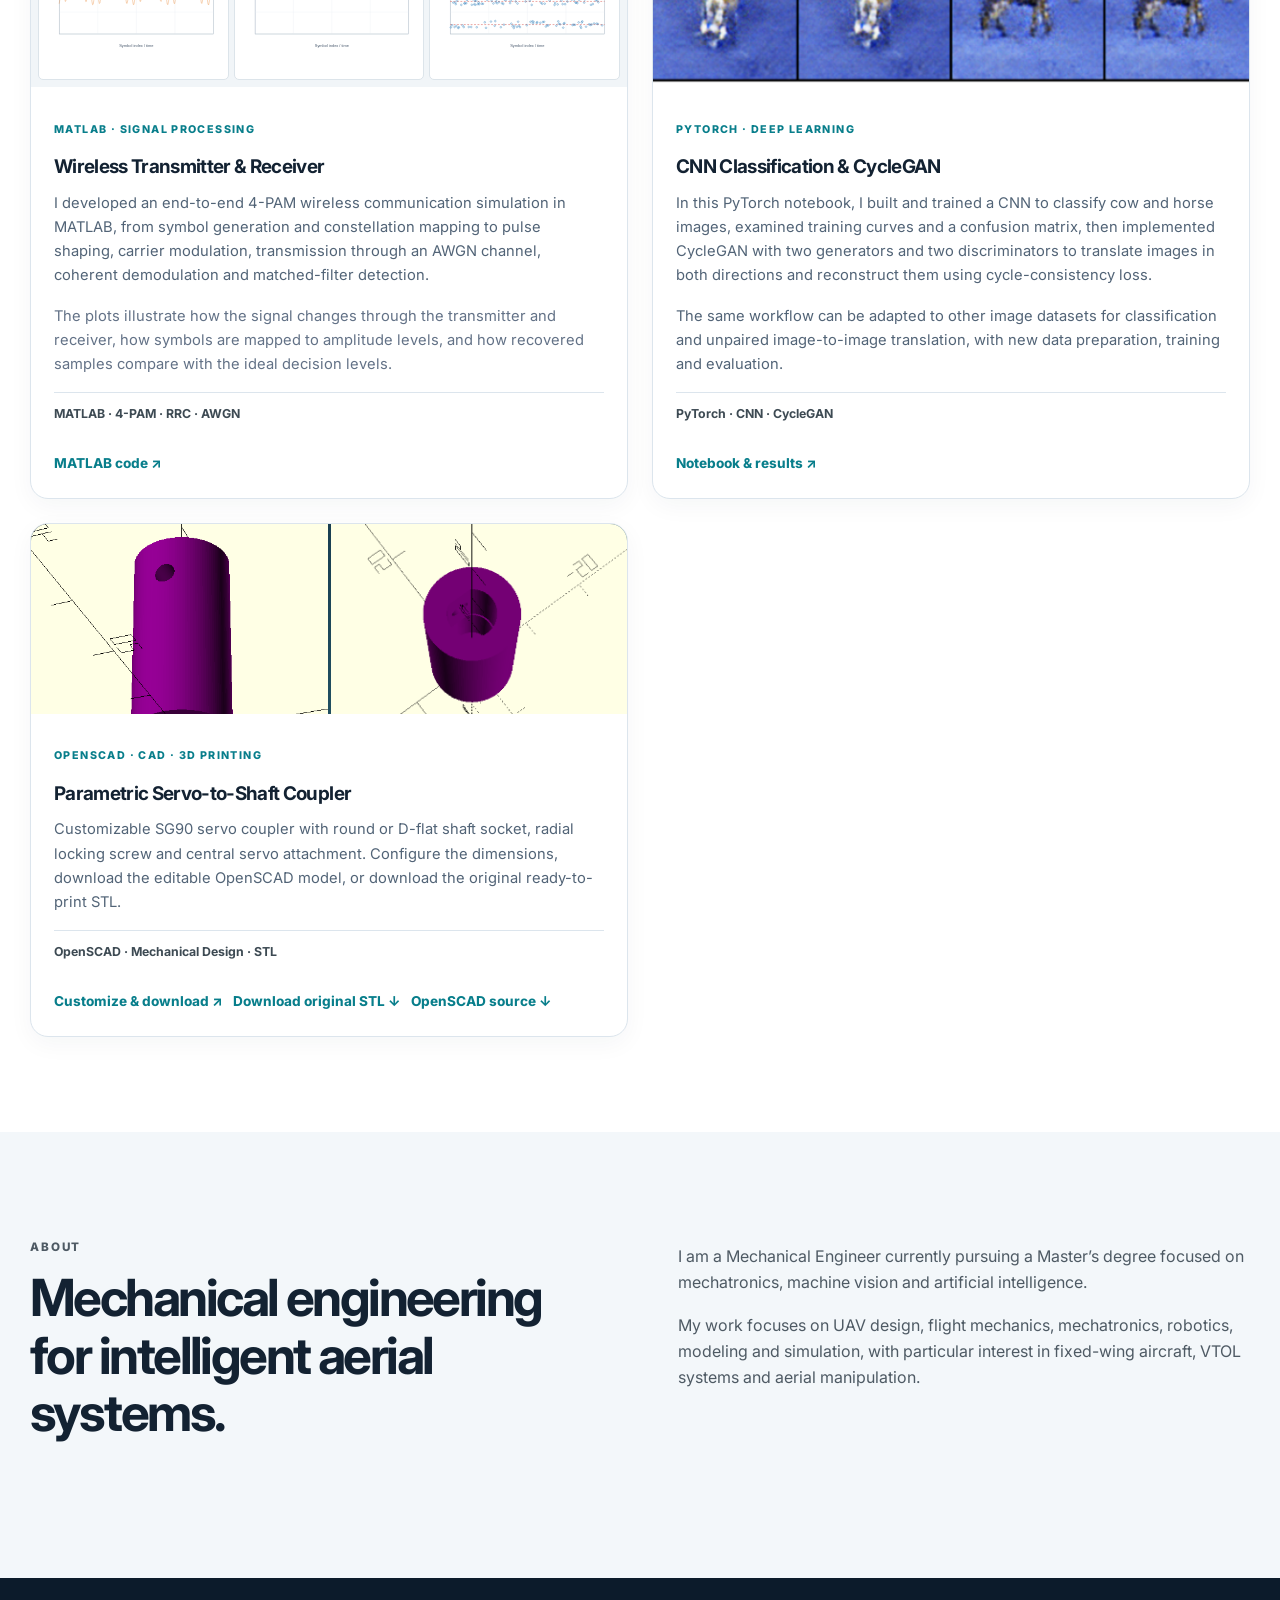
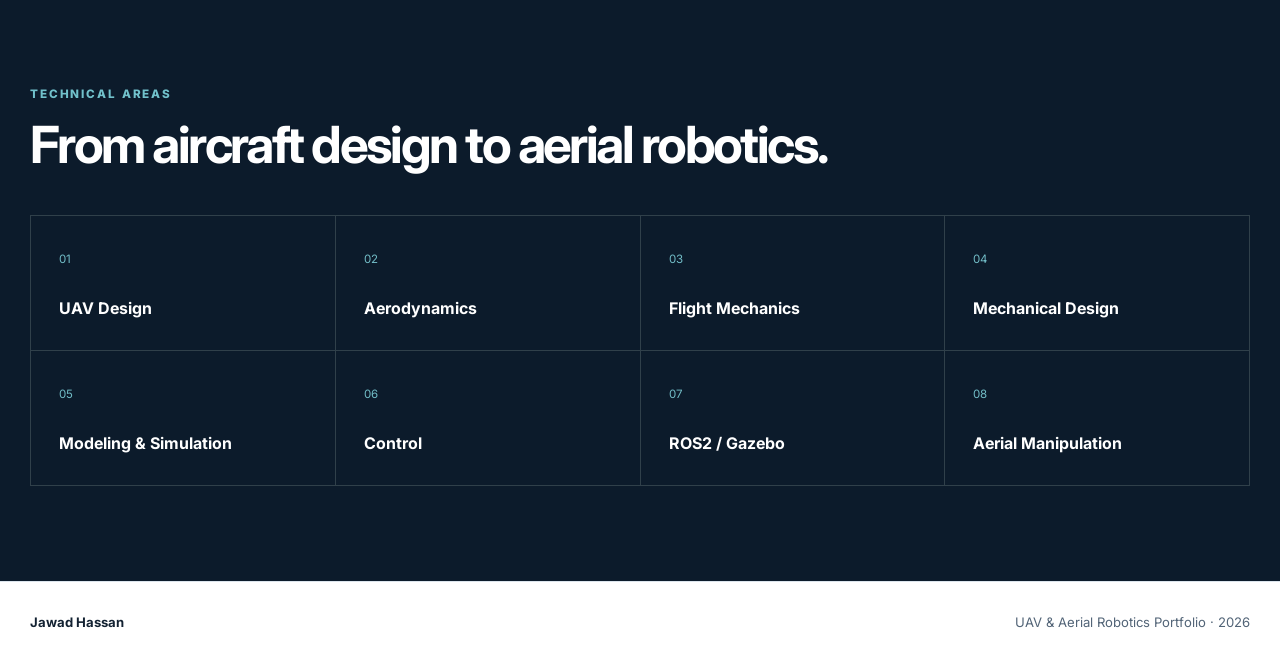
==== commit a518997d: "Link designer's original servo coupler STL as primary download" ====
--- a/index.html
+++ b/index.html
@@ -14,7 +14,7 @@
 <article class="card software-project-card" id="fire-vision"><div class="media software-visual software-visual-fire"><span class="software-visual-icon" aria-hidden="true">◎</span><span>YOLO / OpenCV</span><small>FIRE DETECTION</small></div><div class="body"><p class="tags">PYTHON · COMPUTER VISION</p><h3>Fire Detection — YOLO</h3><p>A live-camera fire detection prototype with YOLO bounding boxes, confidence values, OpenCV tracking and image-position measurements.</p><p class="tools">Python · YOLO · OpenCV · Tracking</p><div class="software-card-links"><a href="https://github.com/Jawadhassan270/jawad_hassan.github.io/tree/main/fire-vision-yolo" target="_blank" rel="noopener noreferrer">Code ↗</a></div></div></article>
 <article class="card software-project-card" id="wireless-link"><div class="media wireless-plot-previews"><img class="project-image" tabindex="0" loading="lazy" src="wireless-plots/transmitter-receiver-waveforms.svg" alt="Signal waveform stages representing transmitter and receiver"><img class="project-image" tabindex="0" loading="lazy" src="wireless-plots/constellation-mapping.svg" alt="4-PAM constellation mapping preview"><img class="project-image" tabindex="0" loading="lazy" src="wireless-plots/sampled-symbols.svg" alt="Sampled symbol values versus ideal levels preview"></div><div class="body"><p class="tags">MATLAB · SIGNAL PROCESSING</p><h3>Wireless Transmitter &amp; Receiver</h3><p>I developed an end-to-end 4-PAM wireless communication simulation in MATLAB, from symbol generation and constellation mapping to pulse shaping, carrier modulation, transmission through an AWGN channel, coherent demodulation and matched-filter detection.</p><p class="wireless-preview-note">The plots illustrate how the signal changes through the transmitter and receiver, how symbols are mapped to amplitude levels, and how recovered samples compare with the ideal decision levels.</p><p class="tools">MATLAB · 4-PAM · RRC · AWGN</p><div class="software-card-links"><a href="https://github.com/Jawadhassan270/jawad_hassan.github.io/blob/main/wireless-transmitter-receiver/wireless_transmitter_receiver.m" target="_blank" rel="noopener noreferrer">MATLAB code ↗</a></div></div></article>
 <article class="card software-project-card" id="cow-horse-ml"><div class="media"><img class="project-image" tabindex="0" loading="lazy" src="gan_cnn.png" alt="CNN classification and CycleGAN project image"></div><div class="body"><p class="tags">PYTORCH · DEEP LEARNING</p><h3>CNN Classification &amp; CycleGAN</h3><p>In this PyTorch notebook, I built and trained a CNN to classify cow and horse images, examined training curves and a confusion matrix, then implemented CycleGAN with two generators and two discriminators to translate images in both directions and reconstruct them using cycle-consistency loss.</p><p>The same workflow can be adapted to other image datasets for classification and unpaired image-to-image translation, with new data preparation, training and evaluation.</p><p class="tools">PyTorch · CNN · CycleGAN</p><div class="software-card-links"><a href="https://github.com/Jawadhassan270/jawad_hassan.github.io/tree/main/cow-horse-cyclegan" target="_blank" rel="noopener noreferrer">Notebook &amp; results ↗</a></div></div></article>
-<article class="card software-project-card" id="servo-coupler"><div class="media media-pair"><img class="project-image" tabindex="0" loading="lazy" src="SERVO%20TOP.png" alt="Servo shaft coupler CAD — top view"><img class="project-image" tabindex="0" loading="lazy" src="SERVO_FRONT.png" alt="Servo shaft coupler CAD — front view"></div><div class="body"><p class="tags">OPENSCAD · CAD · 3D PRINTING</p><h3>Parametric Servo-to-Shaft Coupler</h3><p>Customizable SG90 servo coupler with round or D-flat shaft socket, radial locking screw and central servo attachment. Configure the dimensions, download the editable OpenSCAD model, or use standard ready-to-print STL presets.</p><p class="tools">OpenSCAD · Mechanical Design · STL</p><div class="software-card-links"><a href="servo-coupler.html">Customize & download ↗</a><a href="servo-shaft-coupler/servo_shaft_coupler.scad" download>OpenSCAD source ↓</a></div></div></article></div></div></section>
+<article class="card software-project-card" id="servo-coupler"><div class="media media-pair"><img class="project-image" tabindex="0" loading="lazy" src="SERVO%20TOP.png" alt="Servo shaft coupler CAD — top view"><img class="project-image" tabindex="0" loading="lazy" src="SERVO_FRONT.png" alt="Servo shaft coupler CAD — front view"></div><div class="body"><p class="tags">OPENSCAD · CAD · 3D PRINTING</p><h3>Parametric Servo-to-Shaft Coupler</h3><p>Customizable SG90 servo coupler with round or D-flat shaft socket, radial locking screw and central servo attachment. Configure the dimensions, download the editable OpenSCAD model, or download the original ready-to-print STL.</p><p class="tools">OpenSCAD · Mechanical Design · STL</p><div class="software-card-links"><a href="servo-coupler.html">Customize & download ↗</a><a href="Custom%20Servo%20Shaft%20Coupler.stl" download="Custom Servo Shaft Coupler.stl">Download original STL ↓</a><a href="servo-shaft-coupler/servo_shaft_coupler.scad" download>OpenSCAD source ↓</a></div></div></article></div></div></section>
 <section id="about" class="section alt"><div class="container split"><div><p class="kicker">ABOUT</p><h2>Mechanical engineering for intelligent aerial systems.</h2></div><div><p>I am a Mechanical Engineer currently pursuing a Master’s degree focused on mechatronics, machine vision and artificial intelligence.</p><p>My work focuses on UAV design, flight mechanics, mechatronics, robotics, modeling and simulation, with particular interest in fixed-wing aircraft, VTOL systems and aerial manipulation.</p></div></div></section>
 <section id="technical" class="section dark"><div class="container"><p class="kicker">TECHNICAL AREAS</p><h2>From aircraft design to aerial robotics.</h2><div class="areas"><div><span>01</span><h3>UAV Design</h3></div><div><span>02</span><h3>Aerodynamics</h3></div><div><span>03</span><h3>Flight Mechanics</h3></div><div><span>04</span><h3>Mechanical Design</h3></div><div><span>05</span><h3>Modeling & Simulation</h3></div><div><span>06</span><h3>Control</h3></div><div><span>07</span><h3>ROS2 / Gazebo</h3></div><div><span>08</span><h3>Aerial Manipulation</h3></div></div></div></section></main>
 <footer><div class="container"><strong>Jawad Hassan</strong><span>UAV & Aerial Robotics Portfolio · 2026</span></div></footer><script src="script.js" defer></script><div class="lightbox" id="imageLightbox" aria-hidden="true"><button class="lightbox-close" type="button" aria-label="Close image">&times;</button><img class="lightbox-image" alt=""></div>
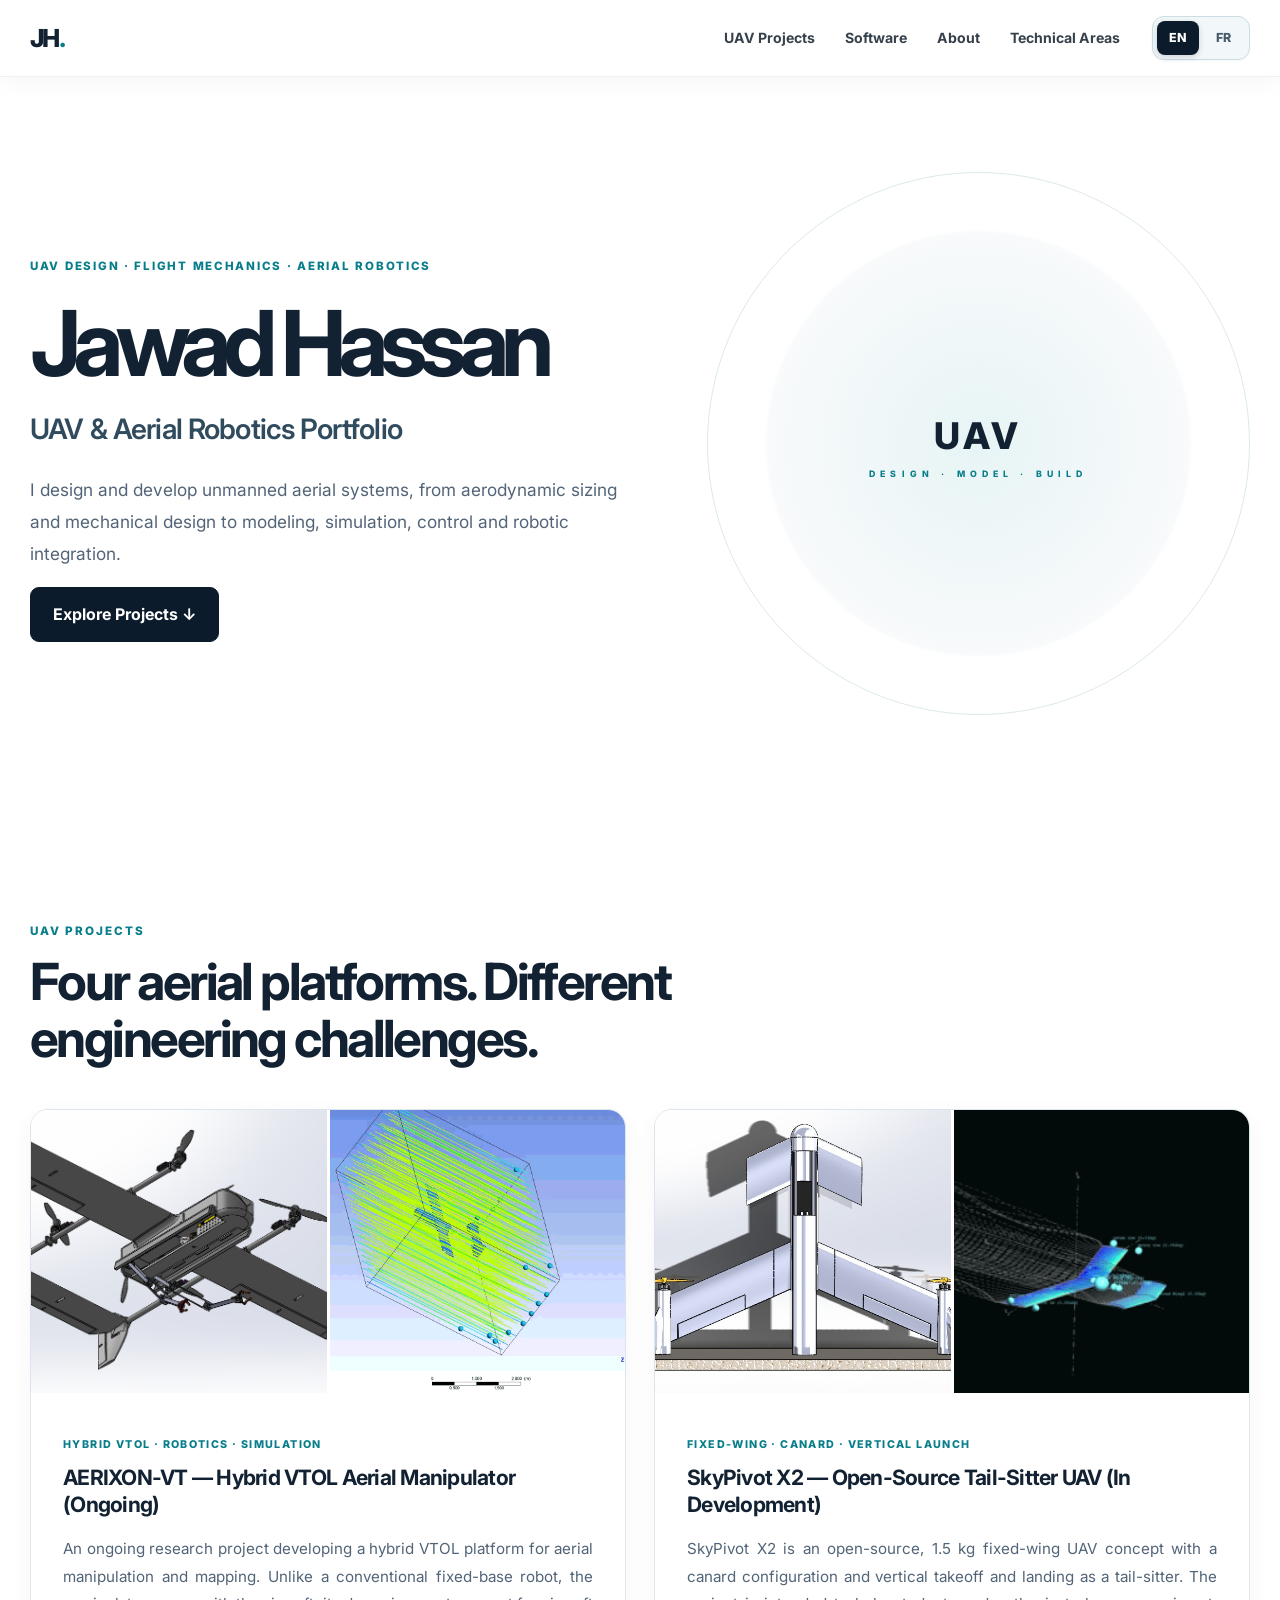
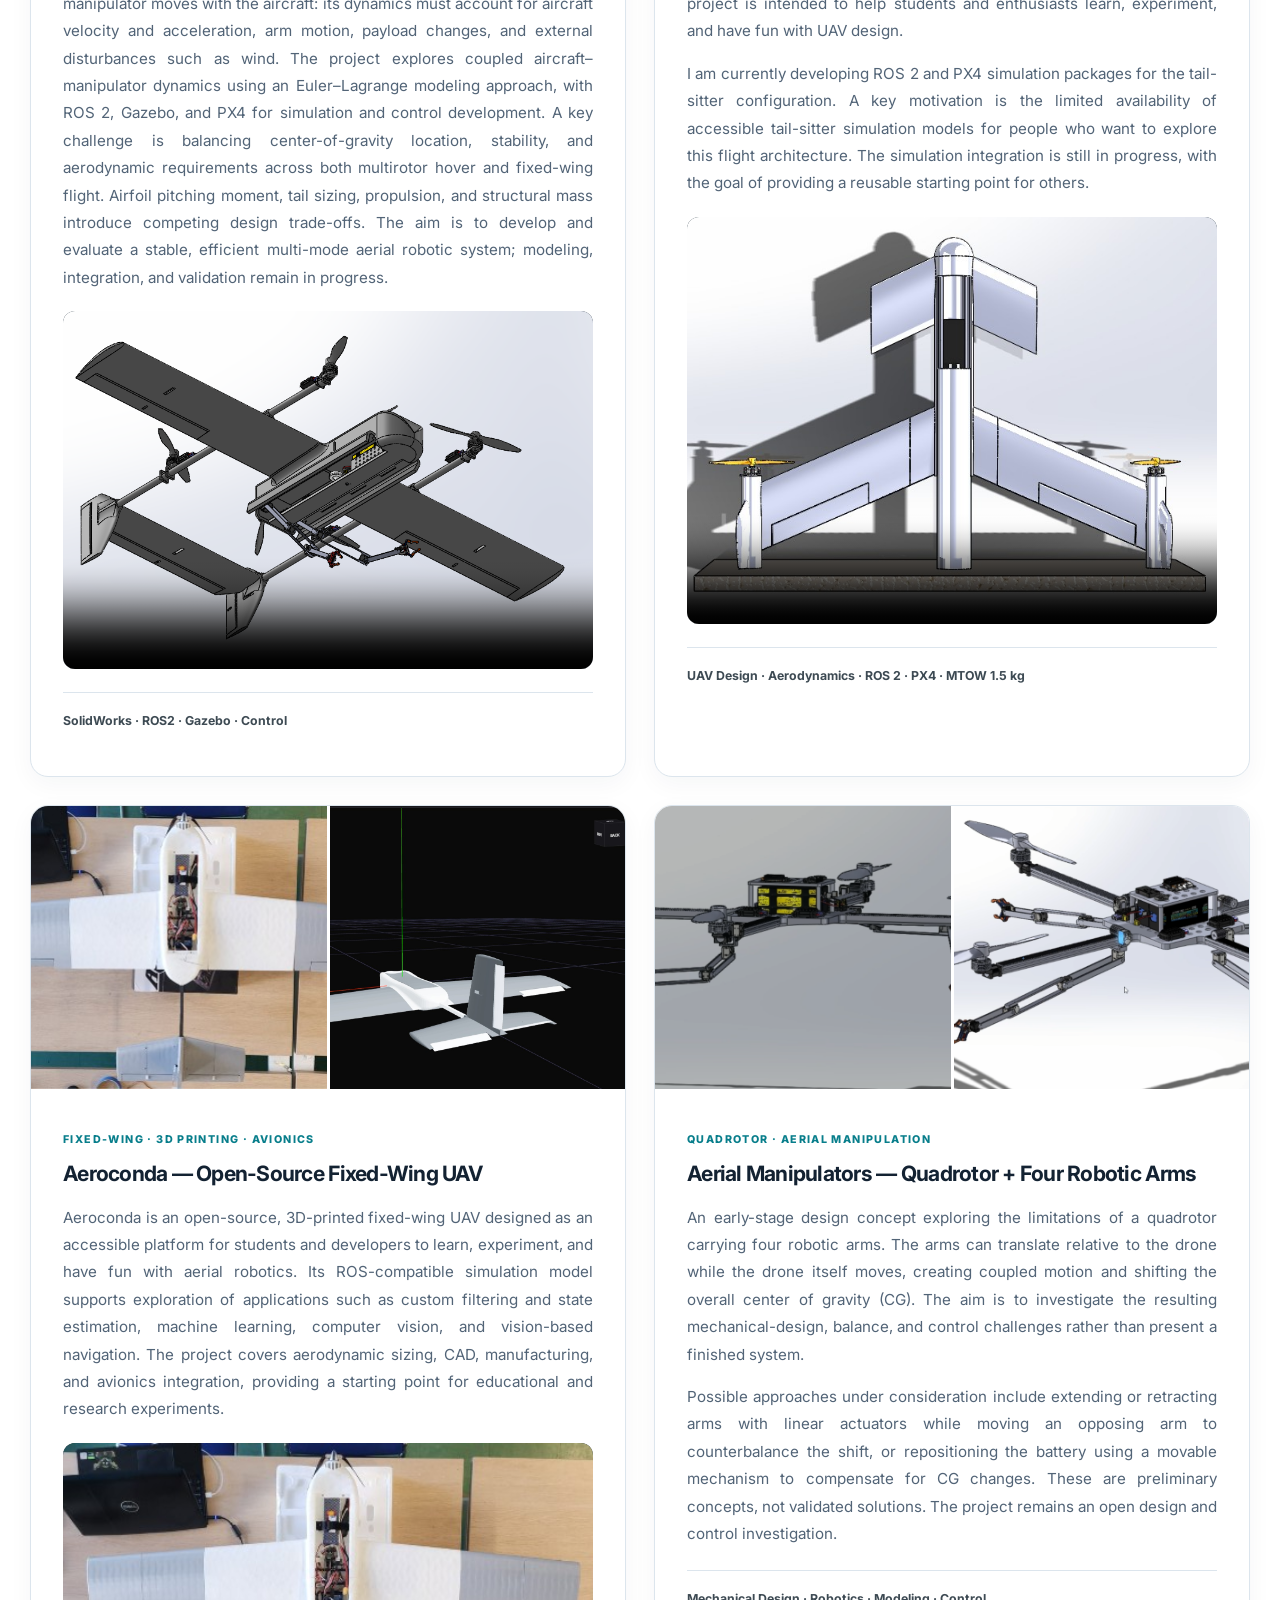
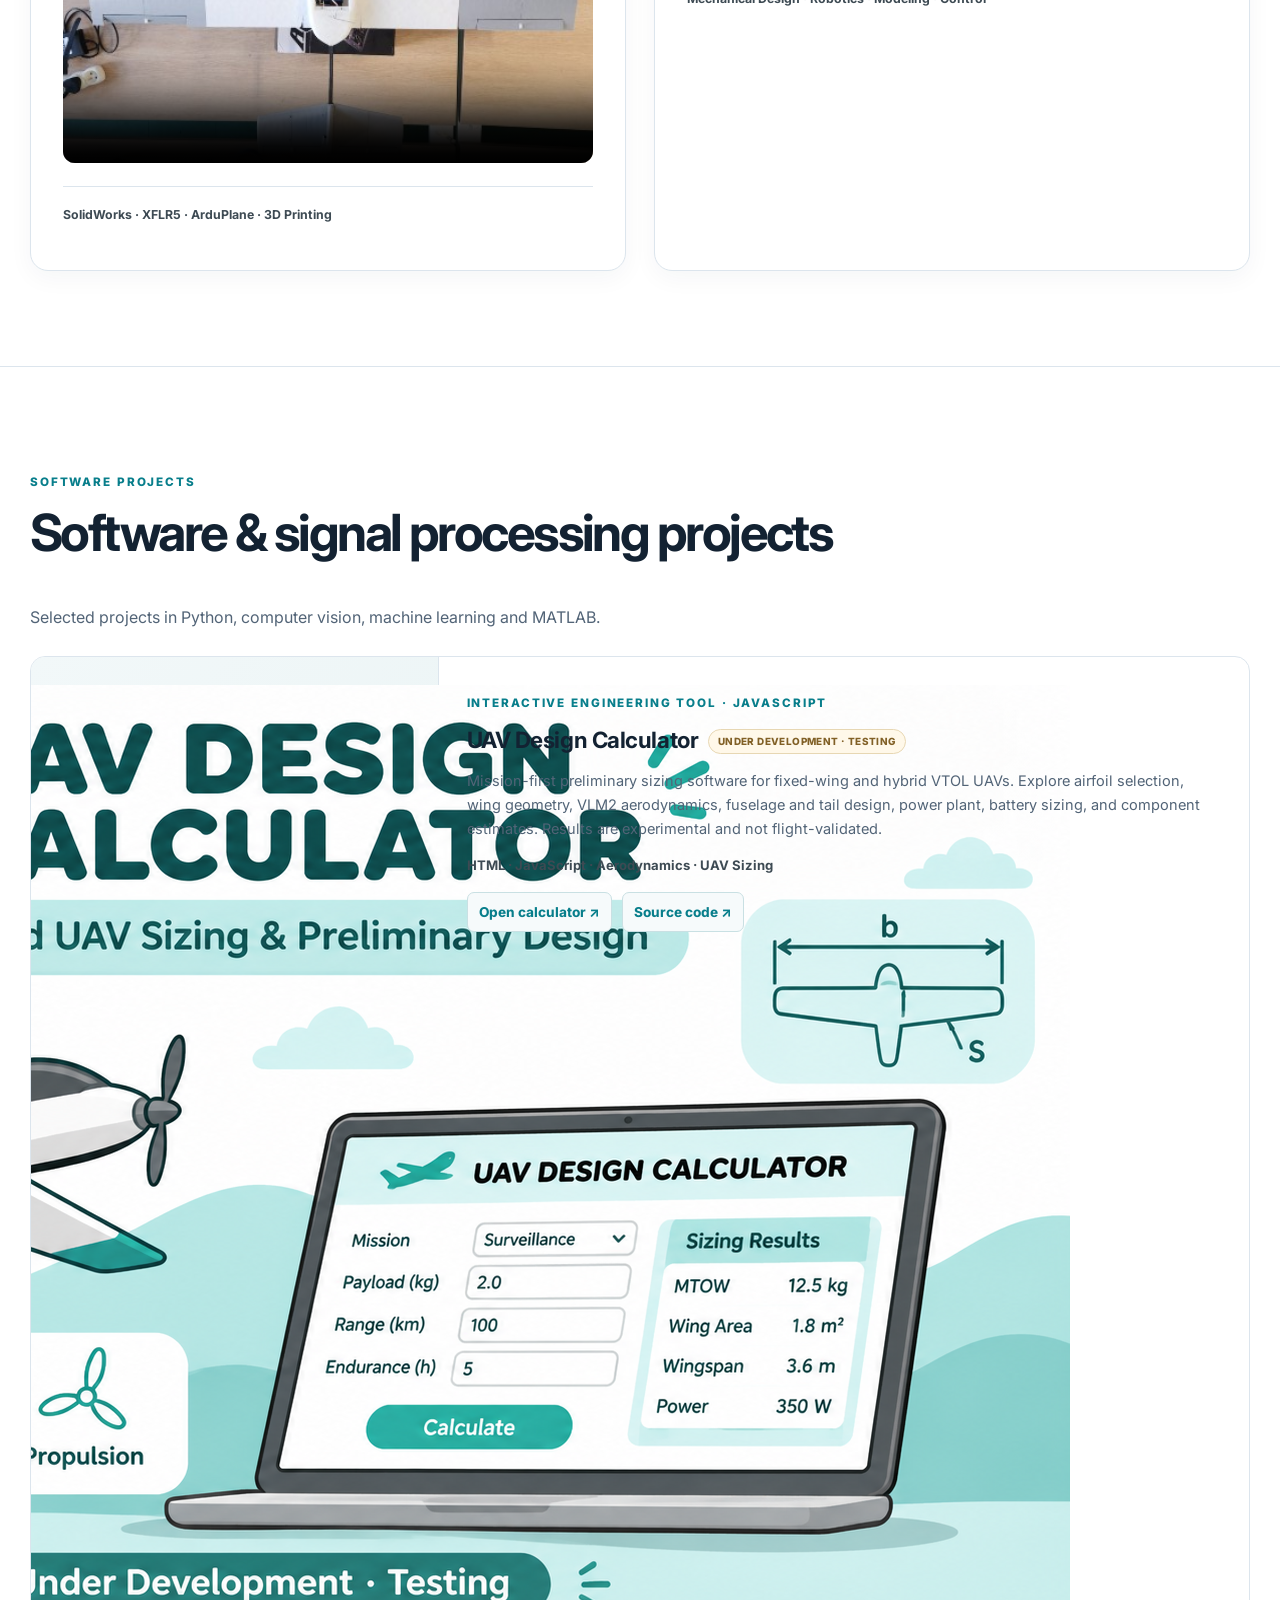
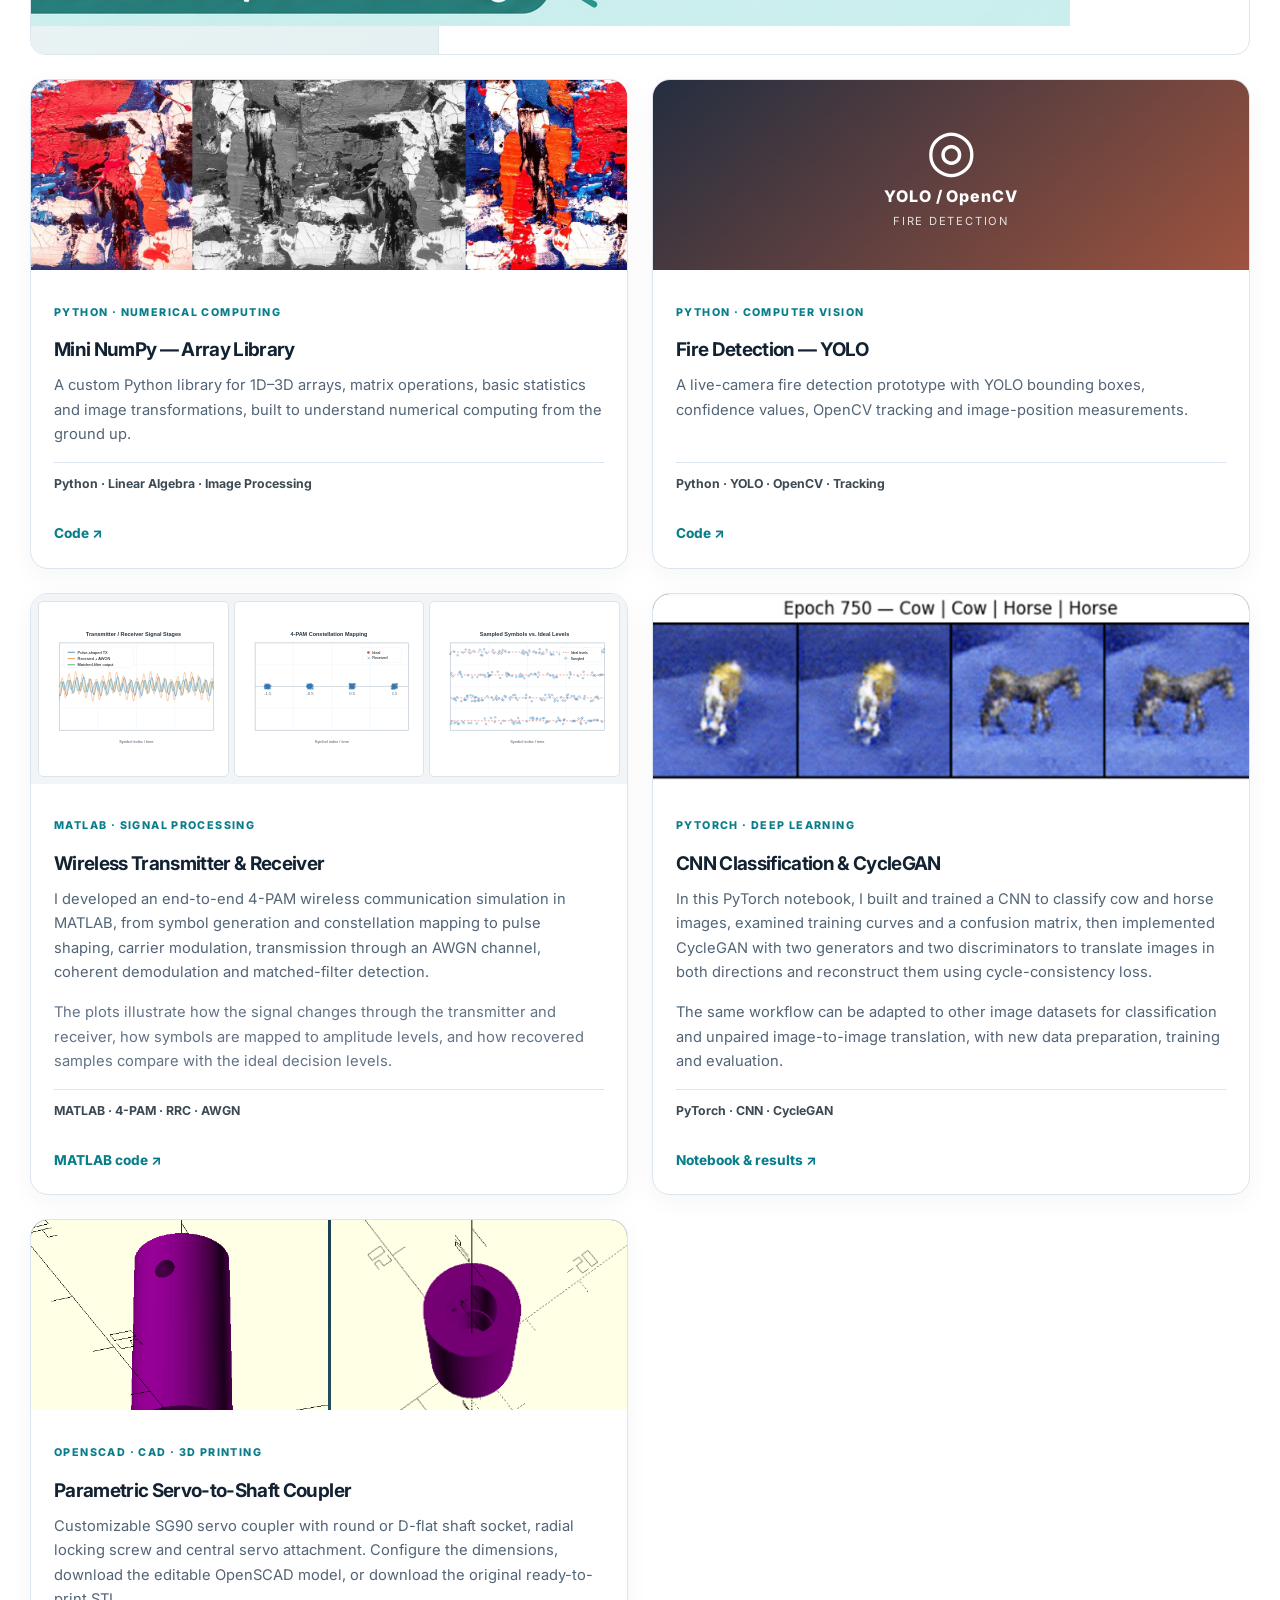
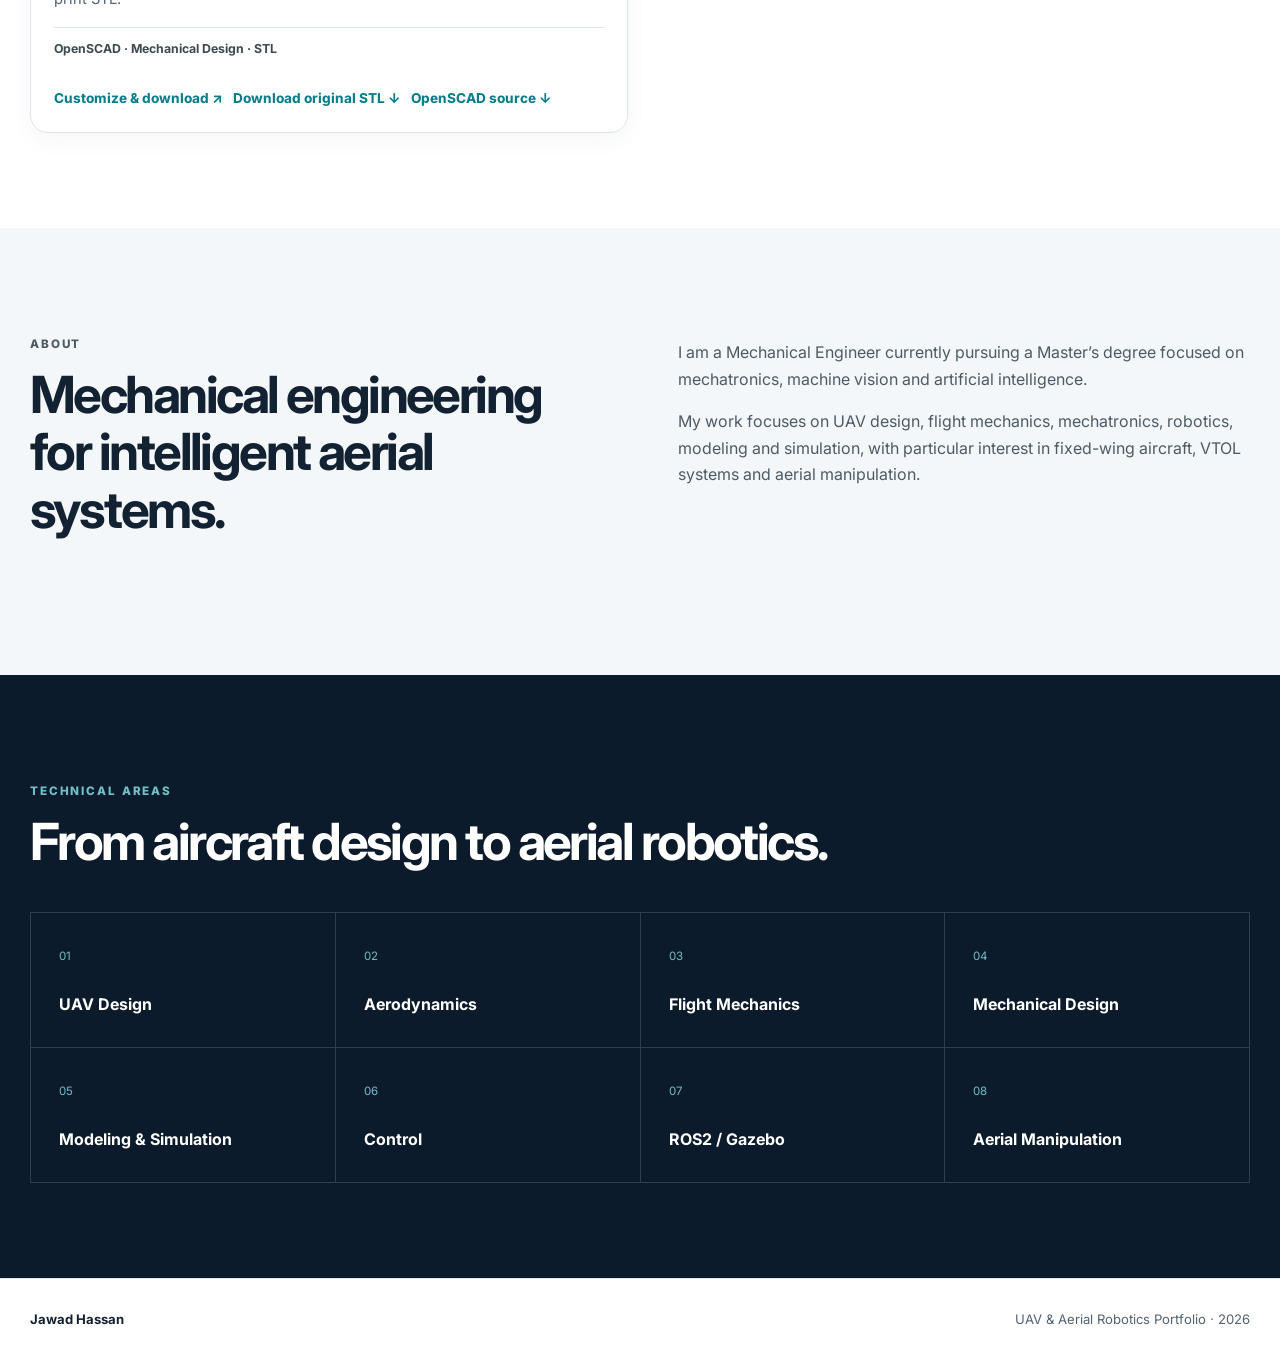
==== commit dfbb4b1f: "Use uploaded UAV Design Calculator infographic as project image" ====
--- a/index.html
+++ b/index.html
@@ -8,7 +8,7 @@
 <article class="card"><div class="media media-pair"><img class="project-image" tabindex="0" src="Aeroconda real.jpg" alt="Aeroconda real UAV"><img class="project-image" tabindex="0" src="Aeroconda urdf.jpg" alt="Aeroconda URDF model"></div><div class="body"><p class="tags">FIXED-WING · 3D PRINTING · AVIONICS</p><h3>Aeroconda — Open-Source Fixed-Wing UAV</h3><p>Aeroconda is an open-source, 3D-printed fixed-wing UAV designed as an accessible platform for students and developers to learn, experiment, and have fun with aerial robotics. Its ROS-compatible simulation model supports exploration of applications such as custom filtering and state estimation, machine learning, computer vision, and vision-based navigation. The project covers aerodynamic sizing, CAD, manufacturing, and avionics integration, providing a starting point for educational and research experiments.</p><div class="project-video"><video controls playsinline muted loop preload="metadata" poster="Aeroconda real.jpg" aria-label="Aeroconda UAV demonstration"><source src="aercondagif.mp4" type="video/mp4">Your browser does not support video. <a href="aercondagif.mp4">Watch the Aeroconda video</a>.</video></div><p class="tools">SolidWorks · XFLR5 · ArduPlane · 3D Printing</p></div></article>
 <article class="card"><div class="media media-pair"><img class="project-image" tabindex="0" src="aerial manipulators 1.png" alt="Aerial manipulators view 1"><img class="project-image" tabindex="0" src="aerial manipulators 2.png" alt="Aerial manipulators view 2"></div><div class="body"><p class="tags">QUADROTOR · AERIAL MANIPULATION</p><h3>Aerial Manipulators — Quadrotor + Four Robotic Arms</h3><p>An early-stage design concept exploring the limitations of a quadrotor carrying four robotic arms. The arms can translate relative to the drone while the drone itself moves, creating coupled motion and shifting the overall center of gravity (CG). The aim is to investigate the resulting mechanical-design, balance, and control challenges rather than present a finished system.</p><p>Possible approaches under consideration include extending or retracting arms with linear actuators while moving an opposing arm to counterbalance the shift, or repositioning the battery using a movable mechanism to compensate for CG changes. These are preliminary concepts, not validated solutions. The project remains an open design and control investigation.</p><p class="tools">Mechanical Design · Robotics · Modeling · Control</p></div></article>
 </div></div></section>
-<section id="software" class="section software-section"><div class="container"><p class="kicker">SOFTWARE PROJECTS</p><h2>Software &amp; signal processing projects</h2><p class="software-intro">Selected projects in Python, computer vision, machine learning and MATLAB.</p><article class="card uav-calculator-feature" id="uav-calculator"><div class="uav-calculator-graphic" aria-hidden="true"><svg class="uav-calculator-plane" viewBox="0 0 180 116" xmlns="http://www.w3.org/2000/svg" aria-hidden="true"><path d="M90 12L98 51L158 72L158 82L101 74L99 93L121 103L121 109L90 104L59 109L59 103L81 93L79 74L22 82L22 72L82 51Z" fill="none" stroke="currentColor" stroke-width="3.2" stroke-linejoin="round"/><path d="M90 12V104M22 77H158" fill="none" stroke="currentColor" stroke-width="1" stroke-dasharray="4 5" opacity=".45"/></svg><div class="uav-calculator-graphic-lines"><span>MISSION</span><span>GEOMETRY</span><span>VLM2</span><span>POWER</span></div></div><div class="uav-calculator-info"><p class="tags">INTERACTIVE ENGINEERING TOOL · JAVASCRIPT</p><h3>UAV Design Calculator <span class="uav-beta-tag">UNDER DEVELOPMENT · TESTING</span></h3><p>Mission-first preliminary sizing software for fixed-wing and hybrid VTOL UAVs. Explore airfoil selection, wing geometry, VLM2 aerodynamics, fuselage and tail design, power plant, battery sizing, and component estimates. Results are experimental and not flight-validated.</p><p class="tools">HTML · JavaScript · Aerodynamics · UAV Sizing</p><div class="software-card-links"><a href="uav-design-calculator/" target="_blank" rel="noopener noreferrer">Open calculator ↗</a><a href="https://github.com/Jawadhassan270/jawad_hassan.github.io/blob/main/uav-design-calculator/index.html" target="_blank" rel="noopener noreferrer">Source code ↗</a></div></div></article>
+<section id="software" class="section software-section"><div class="container"><p class="kicker">SOFTWARE PROJECTS</p><h2>Software &amp; signal processing projects</h2><p class="software-intro">Selected projects in Python, computer vision, machine learning and MATLAB.</p><article class="card uav-calculator-feature" id="uav-calculator"><div class="uav-calculator-graphic"><img class="uav-calculator-feature-image" src="UAV%20Design%20Calculator%20Infographic.png" alt="UAV Design Calculator cartoon illustration" loading="lazy"/></div><div class="uav-calculator-info"><p class="tags">INTERACTIVE ENGINEERING TOOL · JAVASCRIPT</p><h3>UAV Design Calculator <span class="uav-beta-tag">UNDER DEVELOPMENT · TESTING</span></h3><p>Mission-first preliminary sizing software for fixed-wing and hybrid VTOL UAVs. Explore airfoil selection, wing geometry, VLM2 aerodynamics, fuselage and tail design, power plant, battery sizing, and component estimates. Results are experimental and not flight-validated.</p><p class="tools">HTML · JavaScript · Aerodynamics · UAV Sizing</p><div class="software-card-links"><a href="uav-design-calculator/" target="_blank" rel="noopener noreferrer">Open calculator ↗</a><a href="https://github.com/Jawadhassan270/jawad_hassan.github.io/blob/main/uav-design-calculator/index.html" target="_blank" rel="noopener noreferrer">Source code ↗</a></div></div></article>
 <div class="software-project-grid">
 <article class="card software-project-card" id="mini-numpy"><div class="media"><img class="project-image" tabindex="0" loading="lazy" src="mini-numpy/images/combined-filters.svg" alt="Image transformations made with the Mini NumPy array library"></div><div class="body"><p class="tags">PYTHON · NUMERICAL COMPUTING</p><h3>Mini NumPy — Array Library</h3><p>A custom Python library for 1D–3D arrays, matrix operations, basic statistics and image transformations, built to understand numerical computing from the ground up.</p><p class="tools">Python · Linear Algebra · Image Processing</p><div class="software-card-links"><a href="https://github.com/Jawadhassan270/jawad_hassan.github.io/tree/main/mini-numpy" target="_blank" rel="noopener noreferrer">Code ↗</a></div></div></article>
 <article class="card software-project-card" id="fire-vision"><div class="media software-visual software-visual-fire"><span class="software-visual-icon" aria-hidden="true">◎</span><span>YOLO / OpenCV</span><small>FIRE DETECTION</small></div><div class="body"><p class="tags">PYTHON · COMPUTER VISION</p><h3>Fire Detection — YOLO</h3><p>A live-camera fire detection prototype with YOLO bounding boxes, confidence values, OpenCV tracking and image-position measurements.</p><p class="tools">Python · YOLO · OpenCV · Tracking</p><div class="software-card-links"><a href="https://github.com/Jawadhassan270/jawad_hassan.github.io/tree/main/fire-vision-yolo" target="_blank" rel="noopener noreferrer">Code ↗</a></div></div></article>
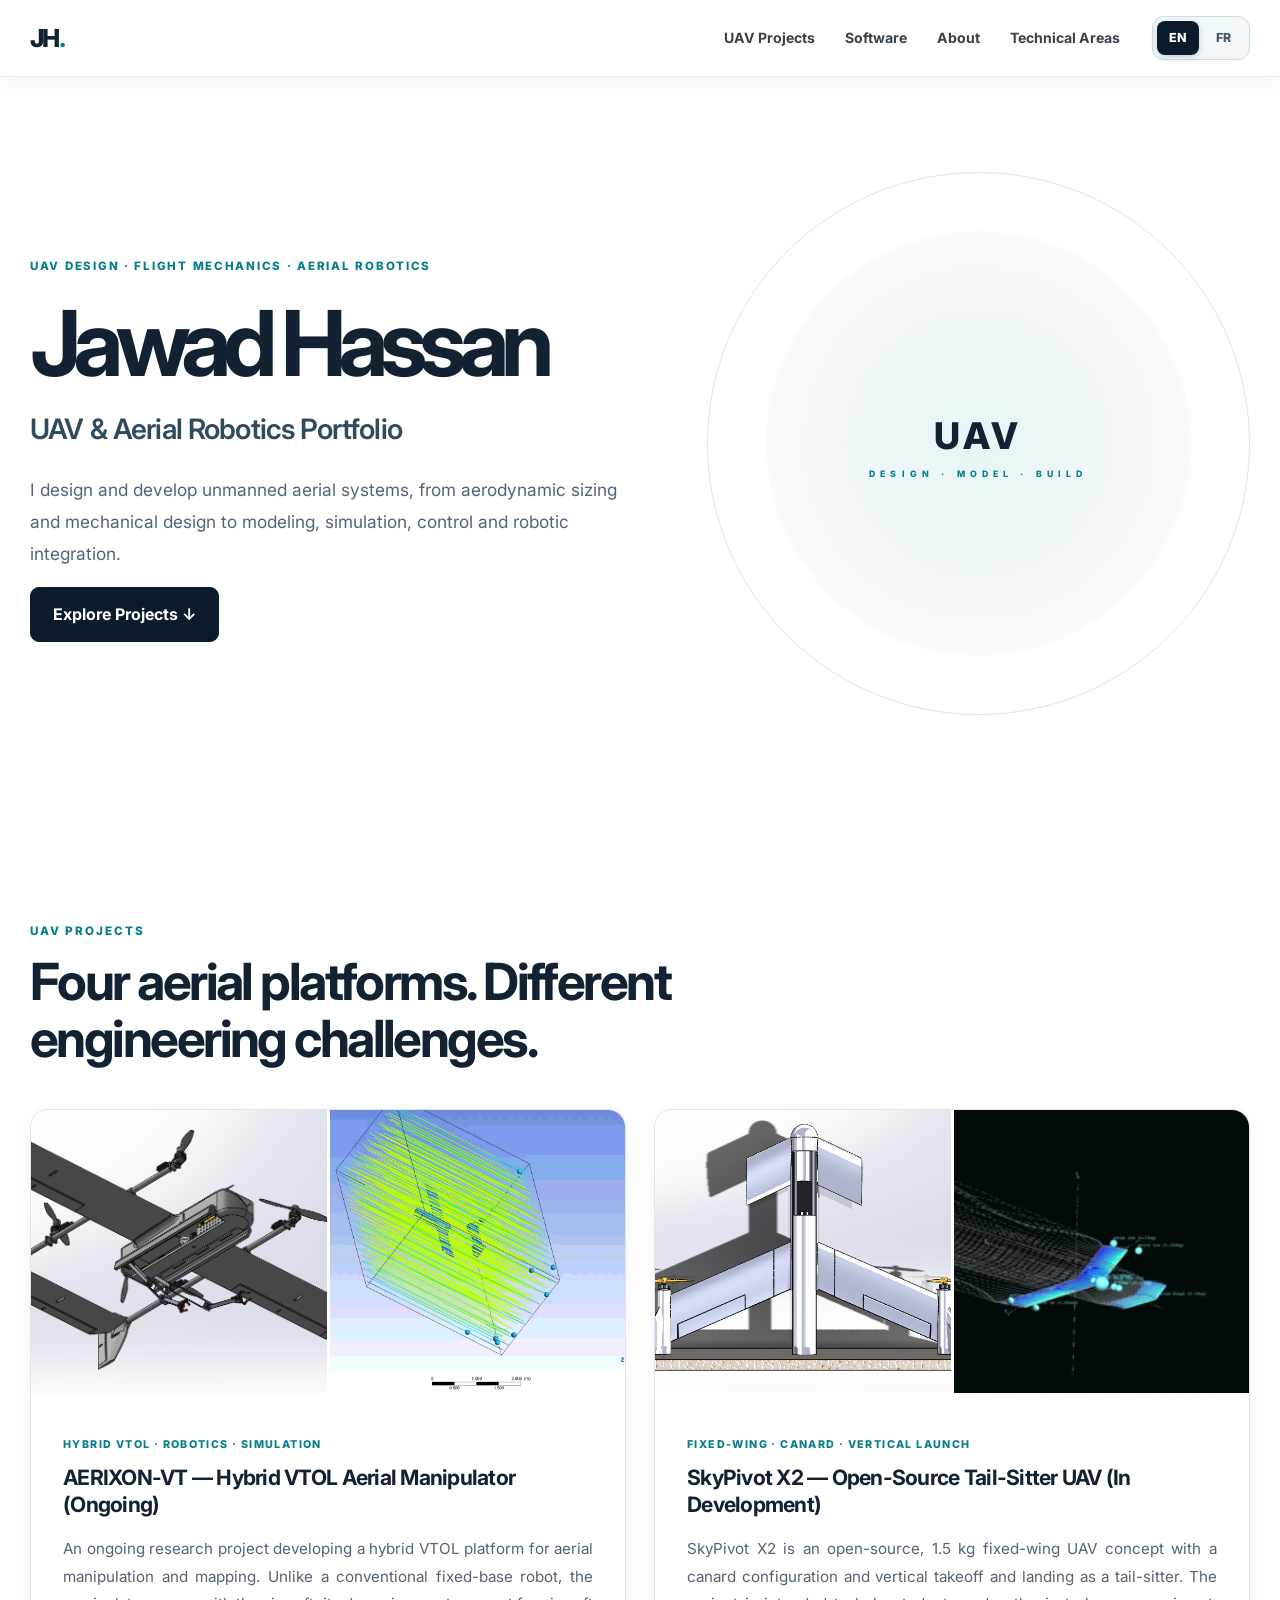
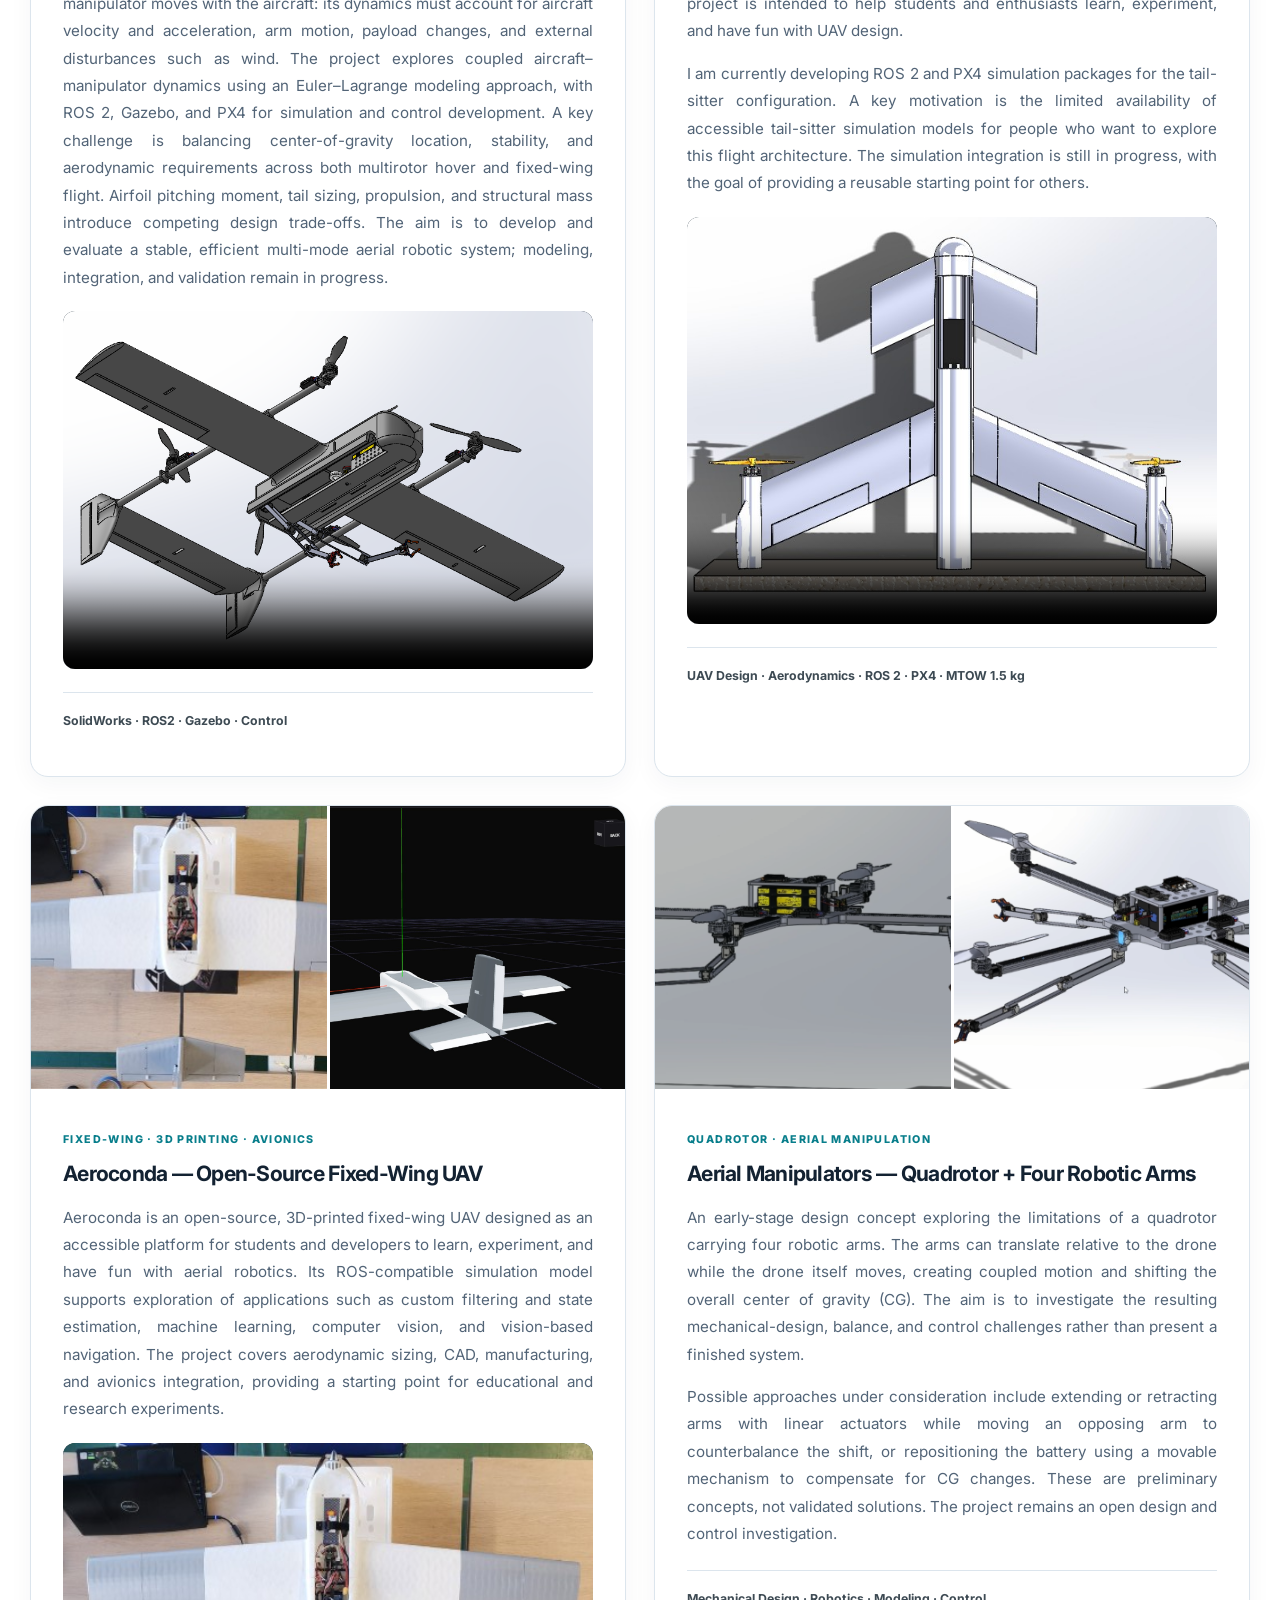
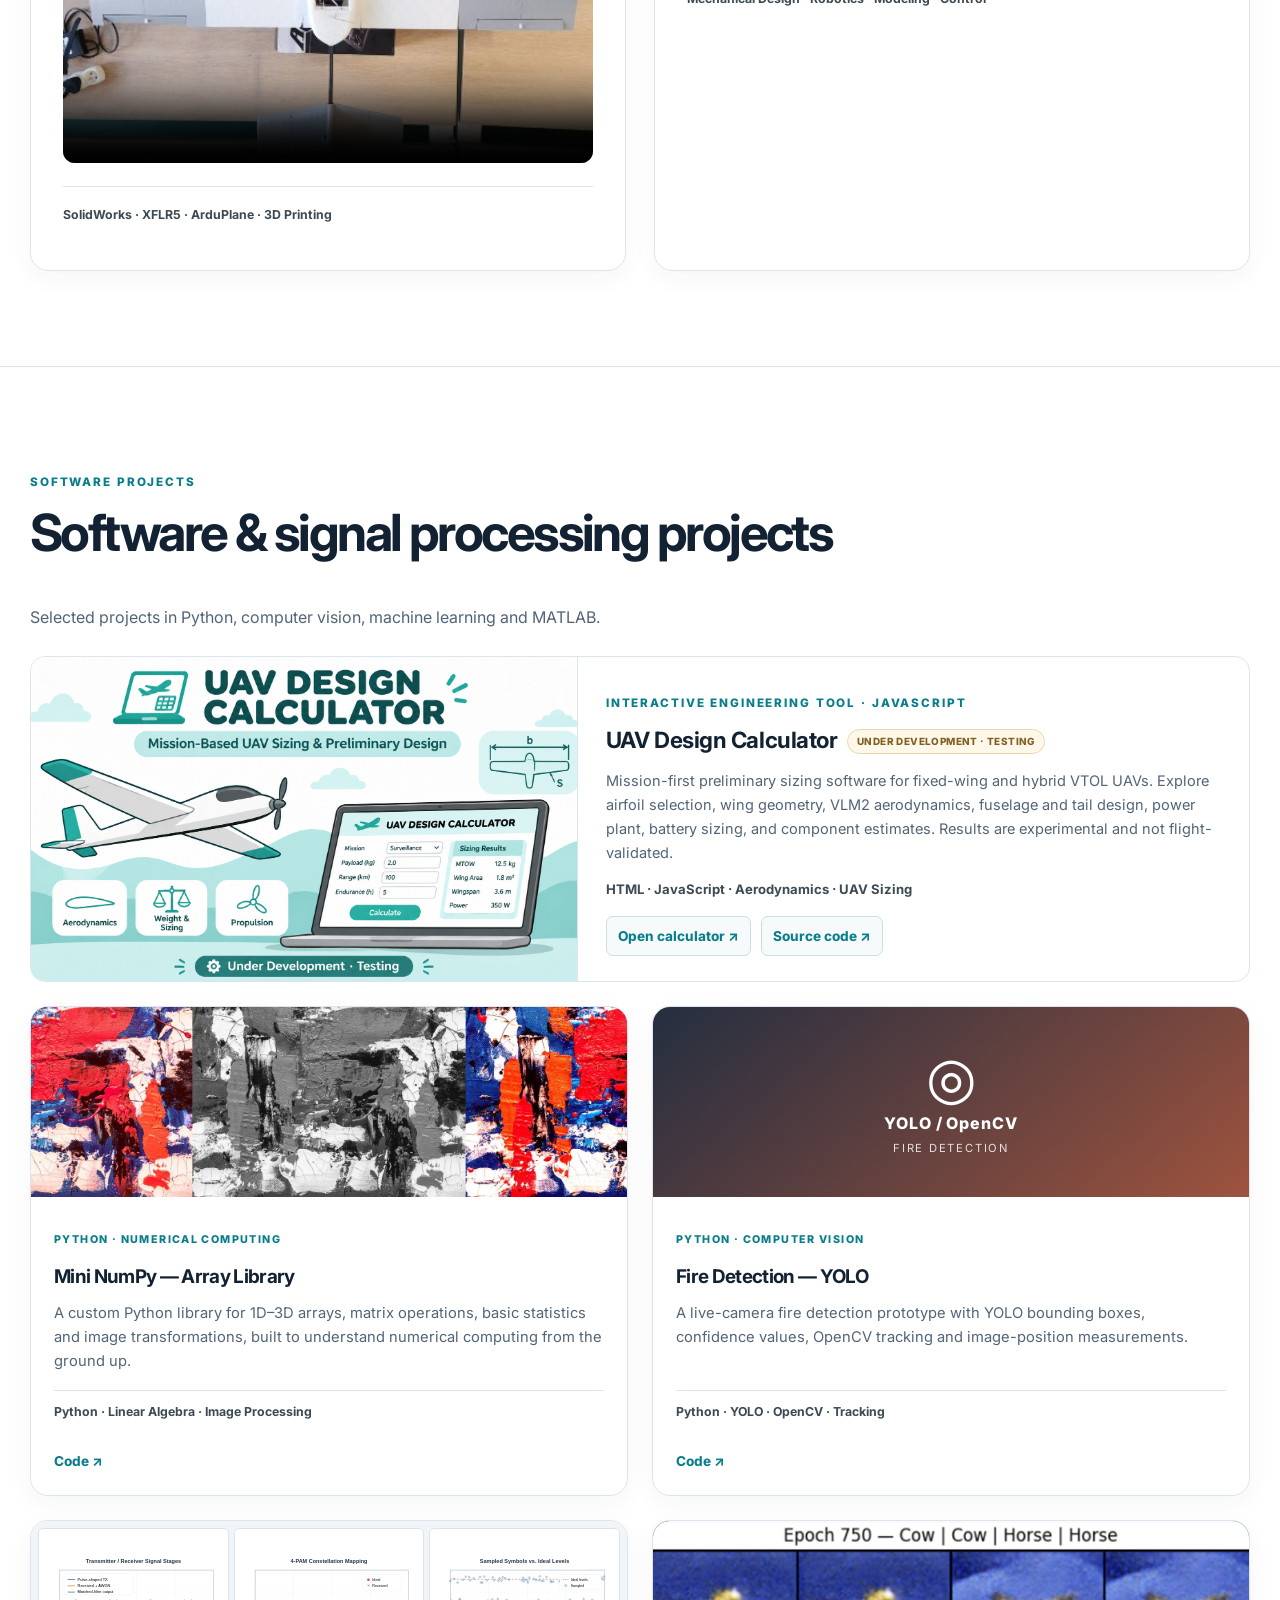
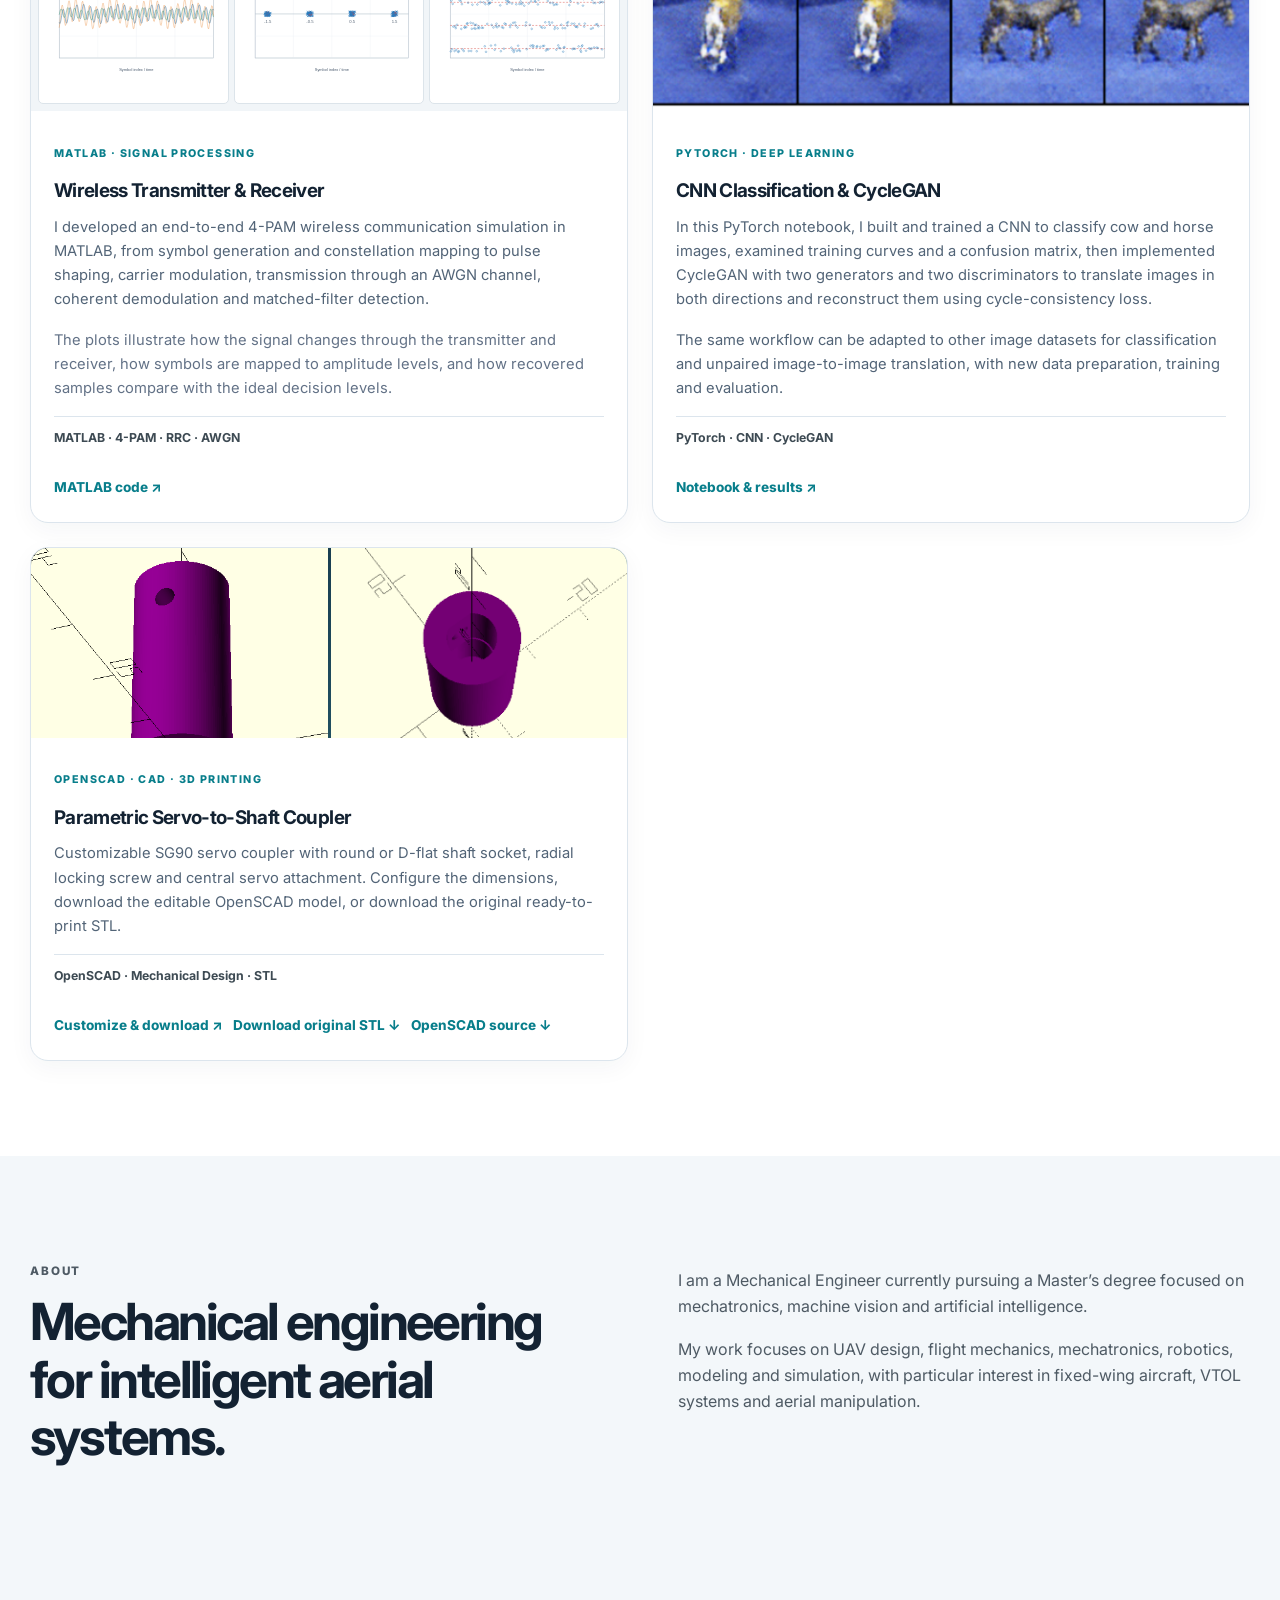
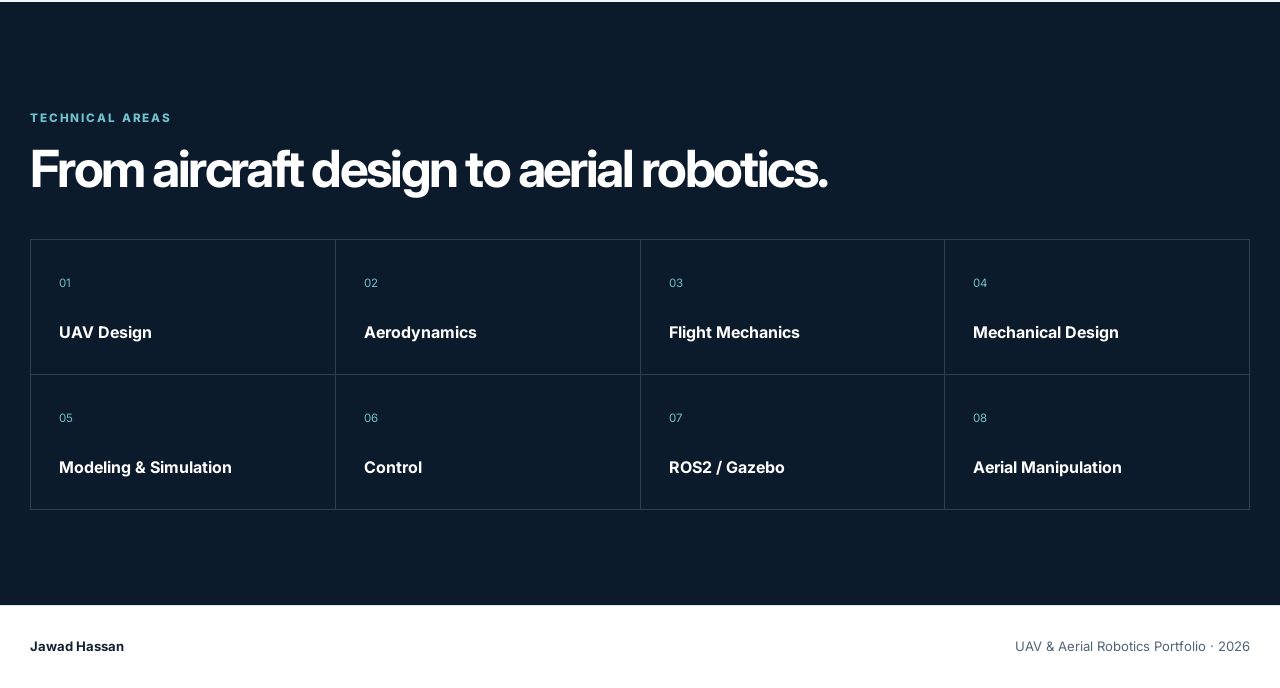
==== commit 04028ef1: "Refresh stylesheet for uploaded UAV calculator image" ====
--- a/index.html
+++ b/index.html
@@ -1,5 +1,5 @@
 <!DOCTYPE html><html lang="en"><head>
-<meta name="robots" content="index, follow"><meta charset="UTF-8"><meta name="viewport" content="width=device-width,initial-scale=1"><meta name="description" content="Jawad Hassan — mechanical engineering, UAV design, aerial robotics, ROS 2 and PX4 simulation portfolio."><title>Jawad Hassan | UAV & Aerial Robotics</title><link rel="preconnect" href="https://fonts.googleapis.com"><link rel="preconnect" href="https://fonts.gstatic.com" crossorigin><link href="https://fonts.googleapis.com/css2?family=Inter:wght@400;500;600;700;800&display=swap" rel="stylesheet"><link rel="alternate" hreflang="en" href="index.html"><link rel="alternate" hreflang="fr" href="fr.html"><link rel="stylesheet" href="style.css?v=uav-brand-match-2"></head><body>
+<meta name="robots" content="index, follow"><meta charset="UTF-8"><meta name="viewport" content="width=device-width,initial-scale=1"><meta name="description" content="Jawad Hassan — mechanical engineering, UAV design, aerial robotics, ROS 2 and PX4 simulation portfolio."><title>Jawad Hassan | UAV & Aerial Robotics</title><link rel="preconnect" href="https://fonts.googleapis.com"><link rel="preconnect" href="https://fonts.gstatic.com" crossorigin><link href="https://fonts.googleapis.com/css2?family=Inter:wght@400;500;600;700;800&display=swap" rel="stylesheet"><link rel="alternate" hreflang="en" href="index.html"><link rel="alternate" hreflang="fr" href="fr.html"><link rel="stylesheet" href="style.css?v=uav-uploaded-image-1"></head><body>
 <header class="nav-wrap"><nav class="nav container"><a class="brand" href="#home">JH<span>.</span></a><div class="nav-links"><a href="#projects">UAV Projects</a><a href="#software">Software</a><a href="#about">About</a><a href="#technical">Technical Areas</a></div><div class="nav-controls"><div class="lang-switch" role="group" aria-label="Site language"><a href="index.html" lang="en" aria-current="page">EN</a><a href="fr.html" lang="fr">FR</a></div><button class="menu-btn" aria-label="Open navigation" aria-expanded="false">☰</button></div></nav></header>
 <main><section id="home" class="hero container"><div><p class="eyebrow">UAV DESIGN · FLIGHT MECHANICS · AERIAL ROBOTICS</p><h1>Jawad Hassan</h1><h2>UAV & Aerial Robotics Portfolio</h2><p class="lead">I design and develop unmanned aerial systems, from aerodynamic sizing and mechanical design to modeling, simulation, control and robotic integration.</p><a class="btn" href="#projects">Explore Projects ↓</a></div><div class="hero-mark">UAV<span>DESIGN · MODEL · BUILD</span></div></section>
 <section id="projects" class="section"><div class="container"><p class="kicker">UAV PROJECTS</p><h2>Four aerial platforms. Different engineering challenges.</h2><div class="projects-grid">
--- a/style.css
+++ b/style.css
@@ -355,3 +355,9 @@
   .software-section .uav-calculator-graphic{border-right:0;border-bottom:1px solid var(--line);min-height:165px}
   .software-section .uav-calculator-plane{width:120px}
 }
+
+/* Actual uploaded cartoon illustration for UAV calculator project */
+.software-section .uav-calculator-feature{grid-template-columns:minmax(260px,1.1fr) minmax(0,1.35fr)}
+.software-section .uav-calculator-feature .uav-calculator-graphic{padding:0;min-height:250px;background:#eaf5f6;overflow:hidden;display:block}
+.software-section .uav-calculator-feature .uav-calculator-feature-image{position:static;inset:auto;width:100%;height:100%;min-height:250px;max-height:430px;display:block;object-fit:cover;object-position:center}
+@media(max-width:750px){.software-section .uav-calculator-feature{grid-template-columns:1fr}.software-section .uav-calculator-feature .uav-calculator-feature-image{min-height:0;max-height:none;height:auto;object-fit:contain}}
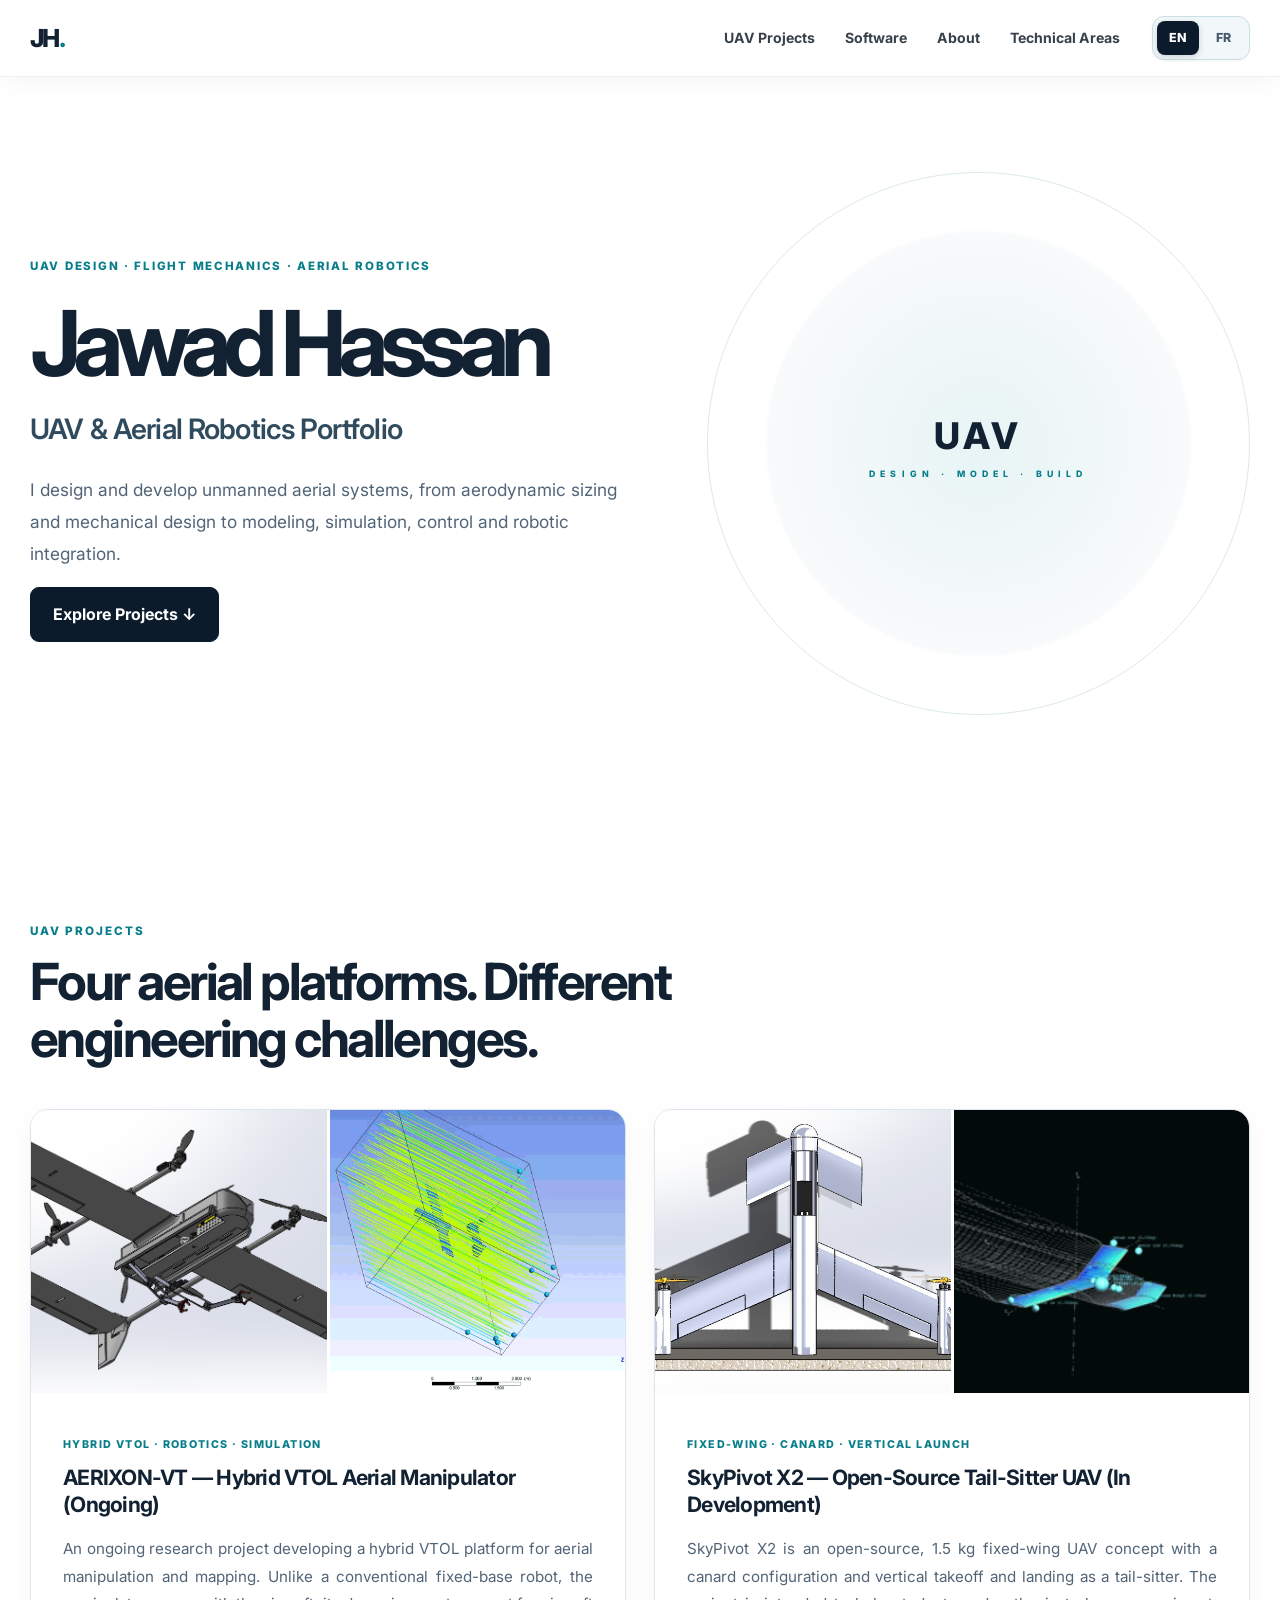
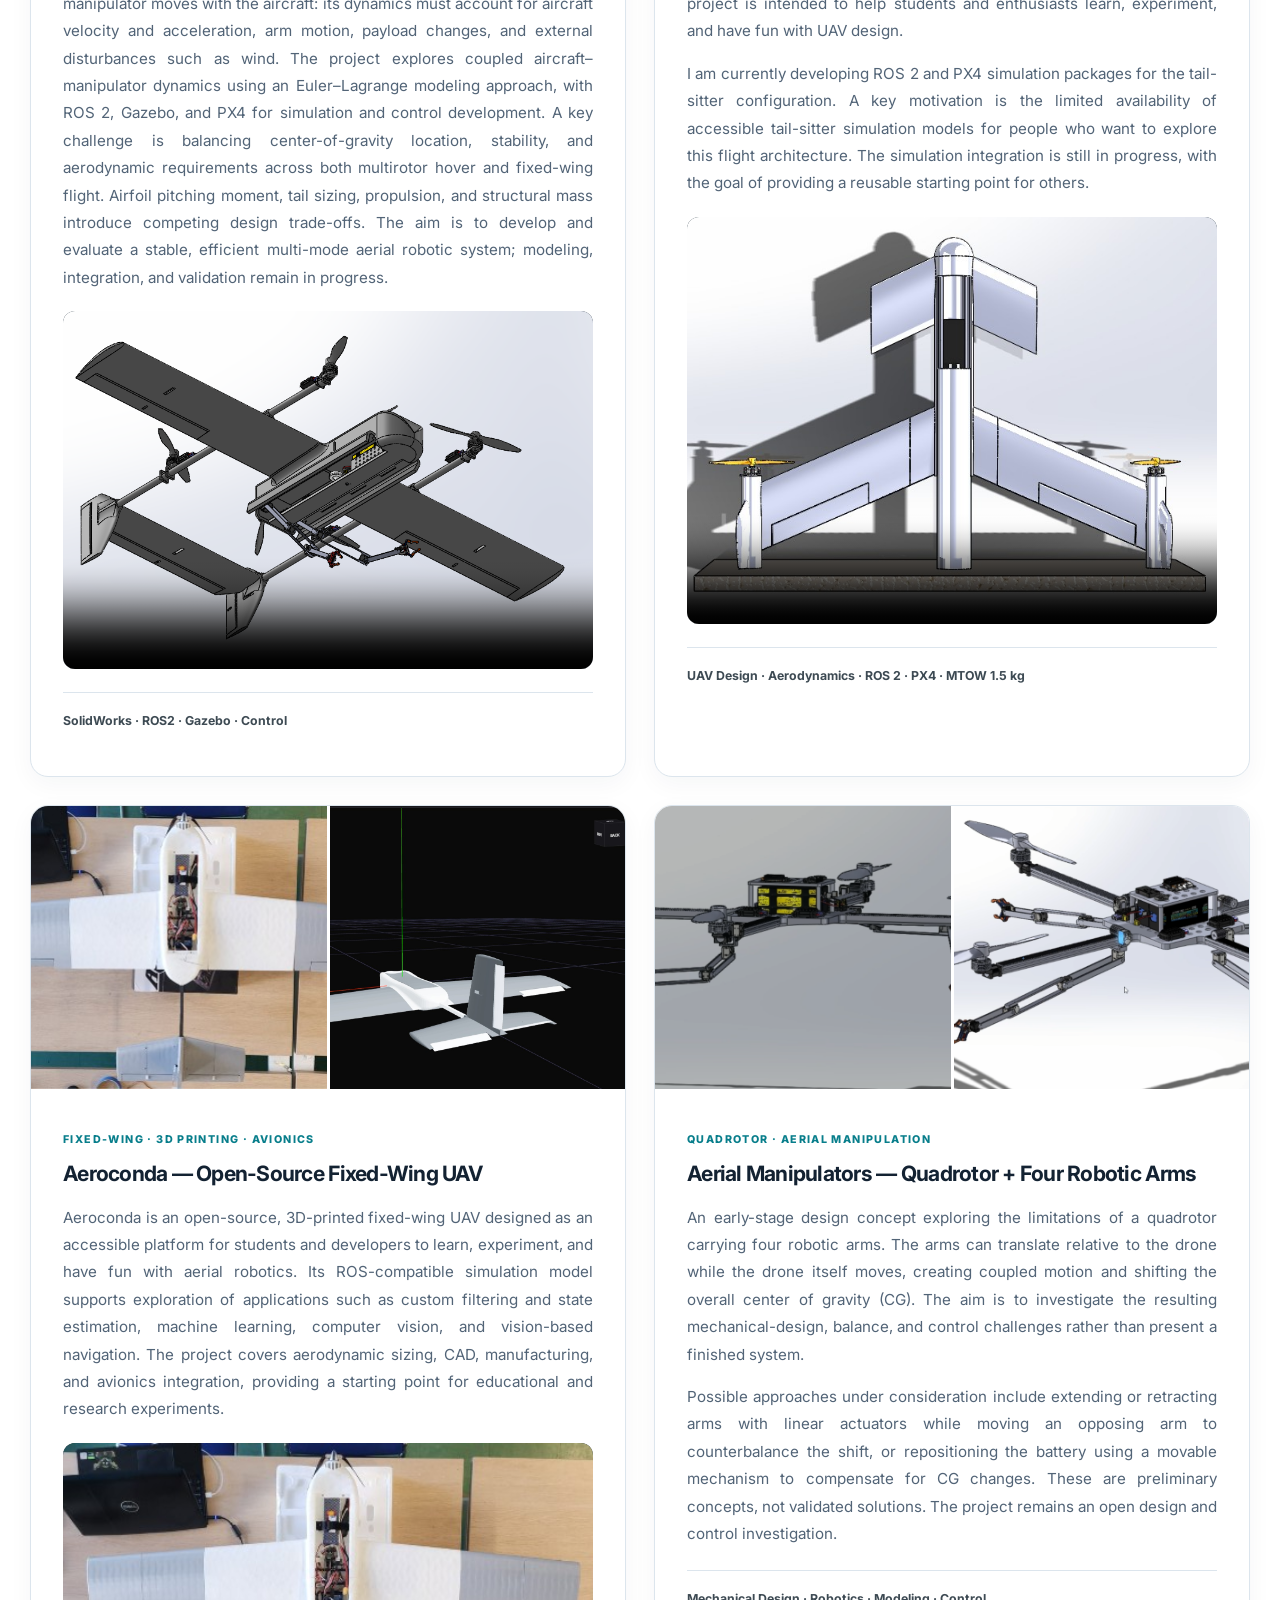
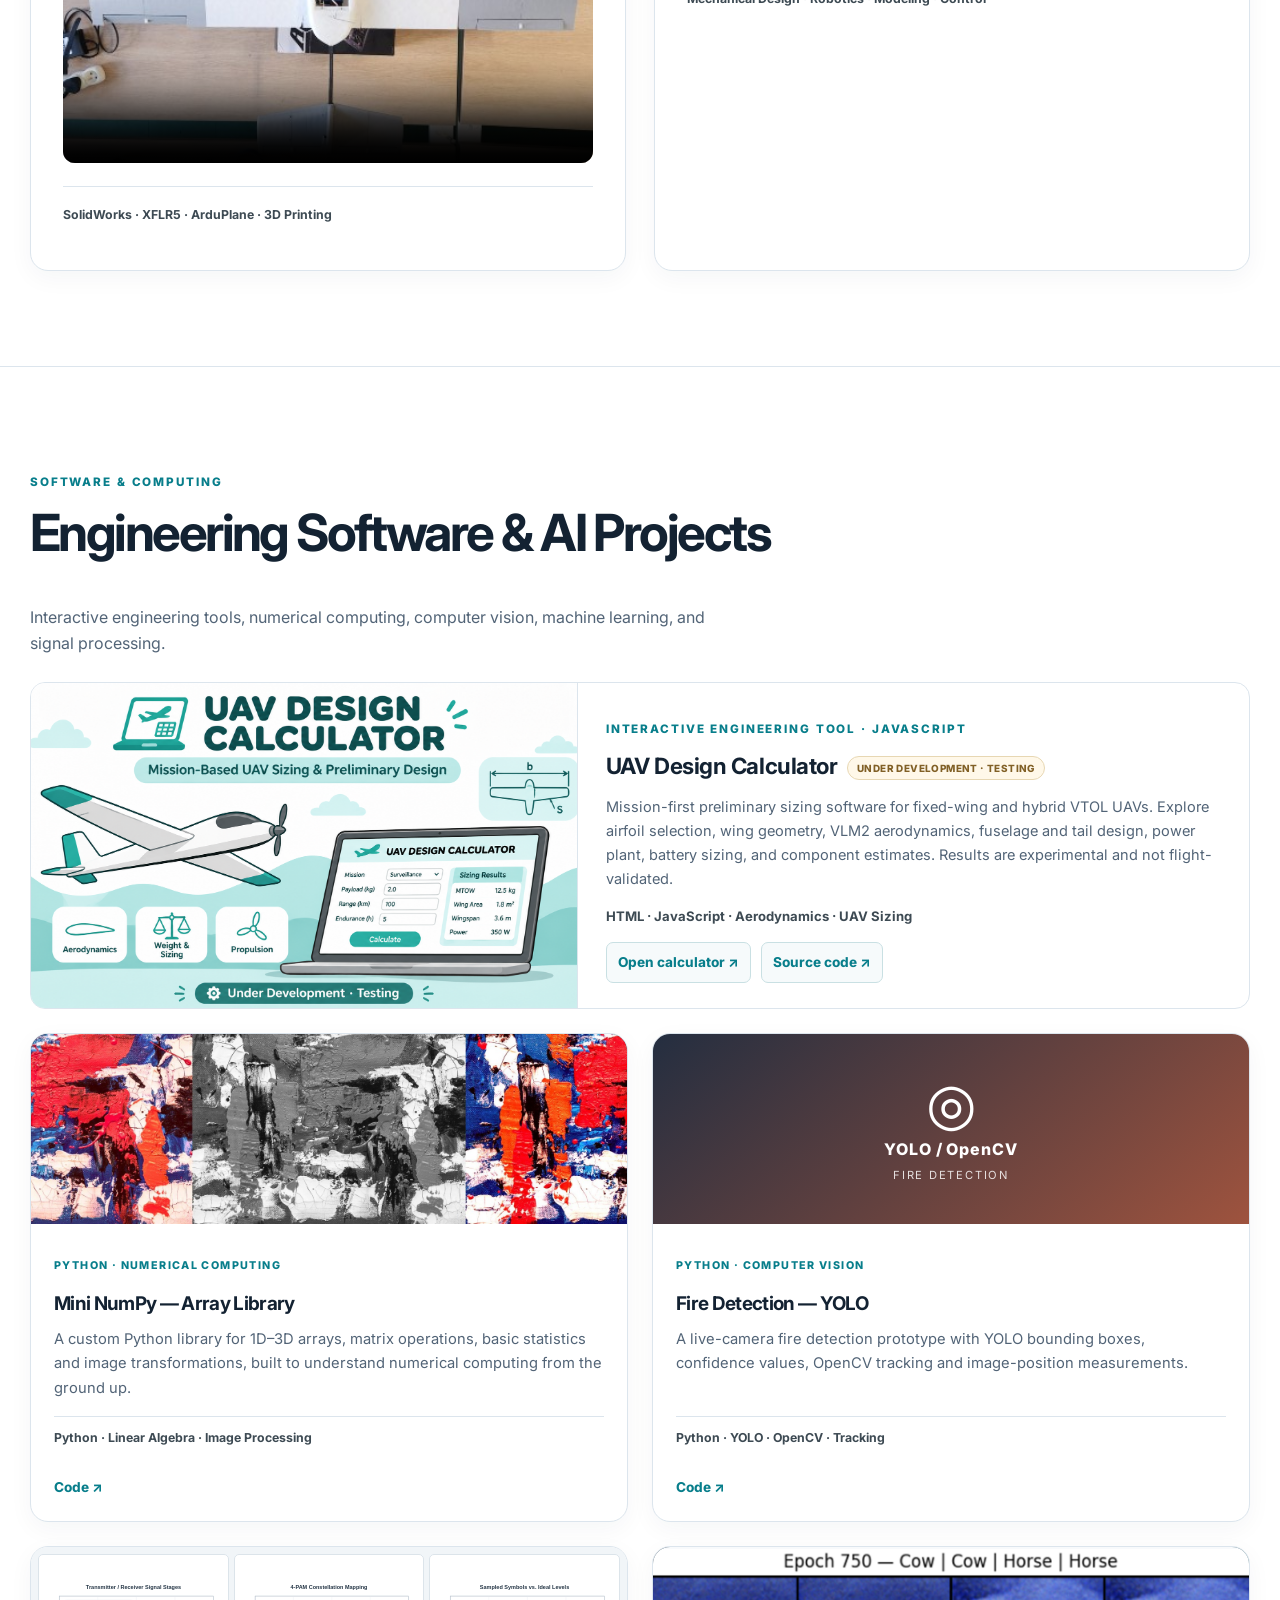
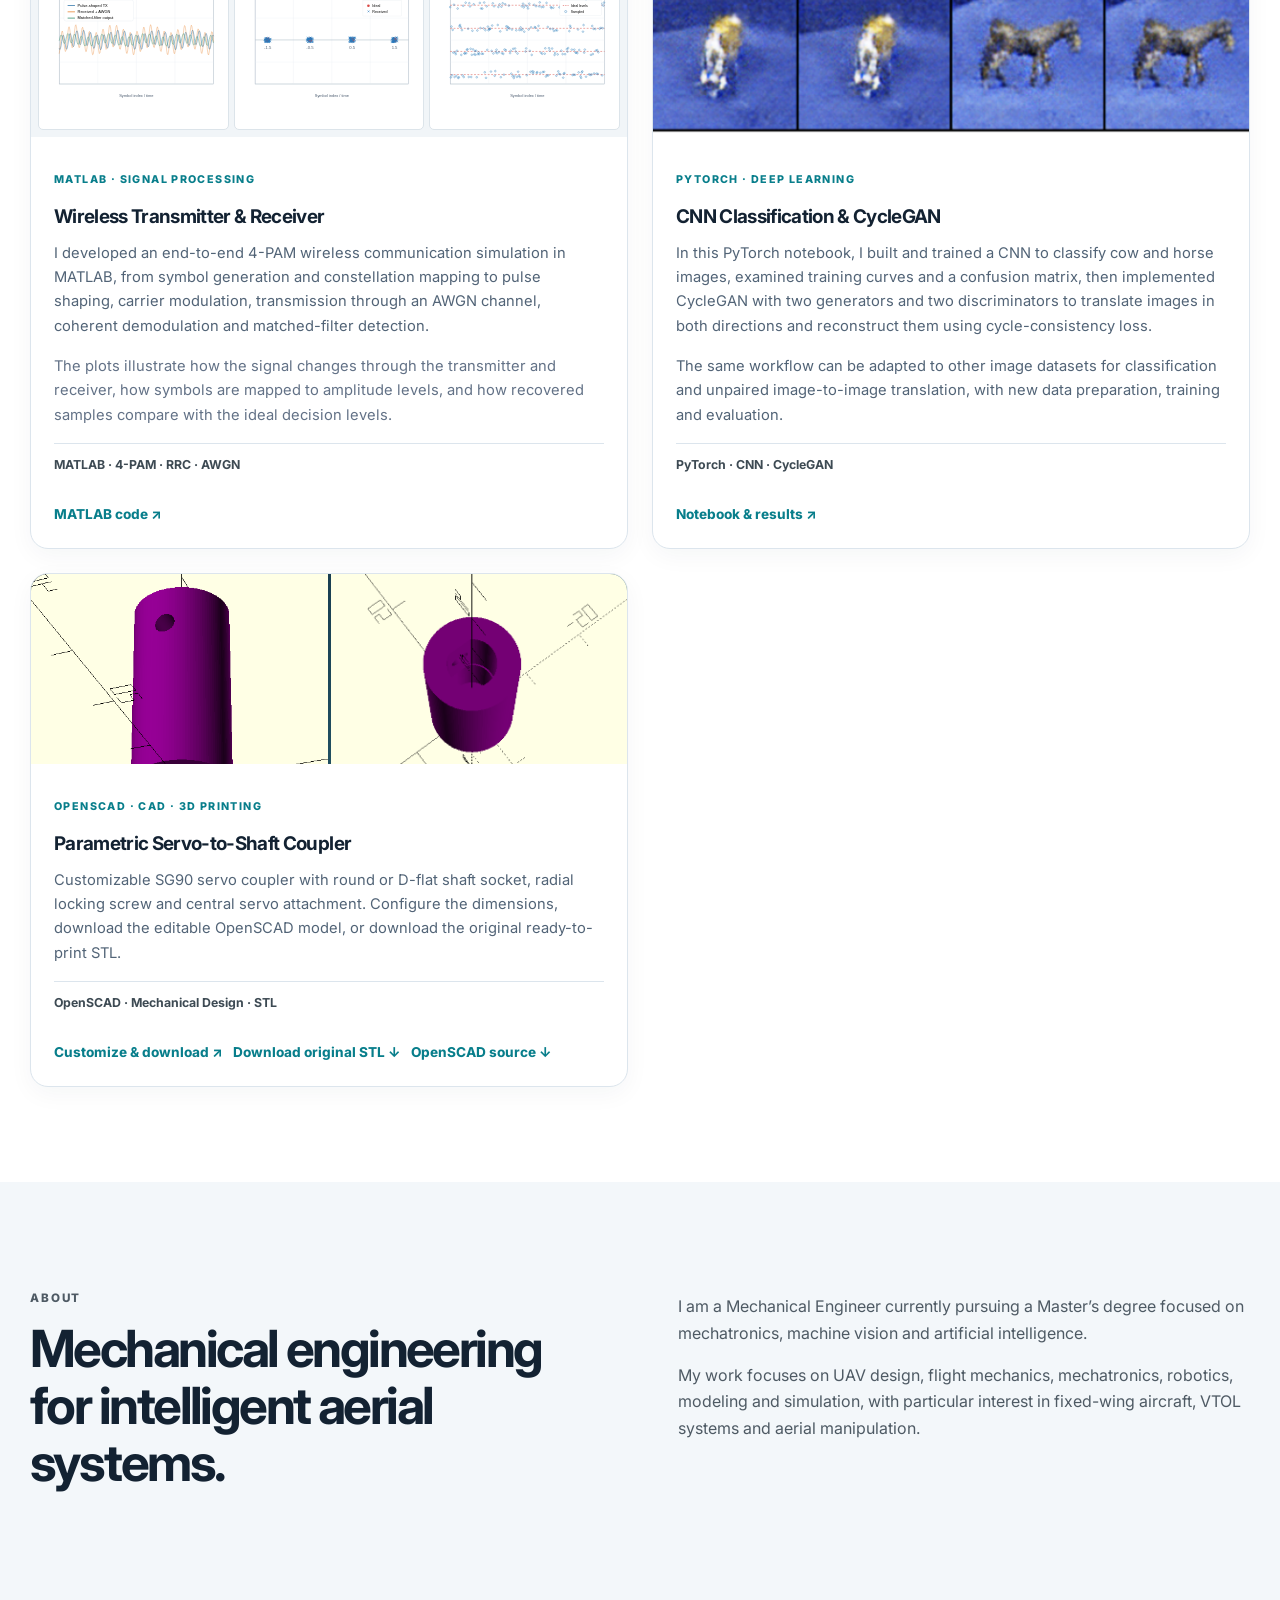
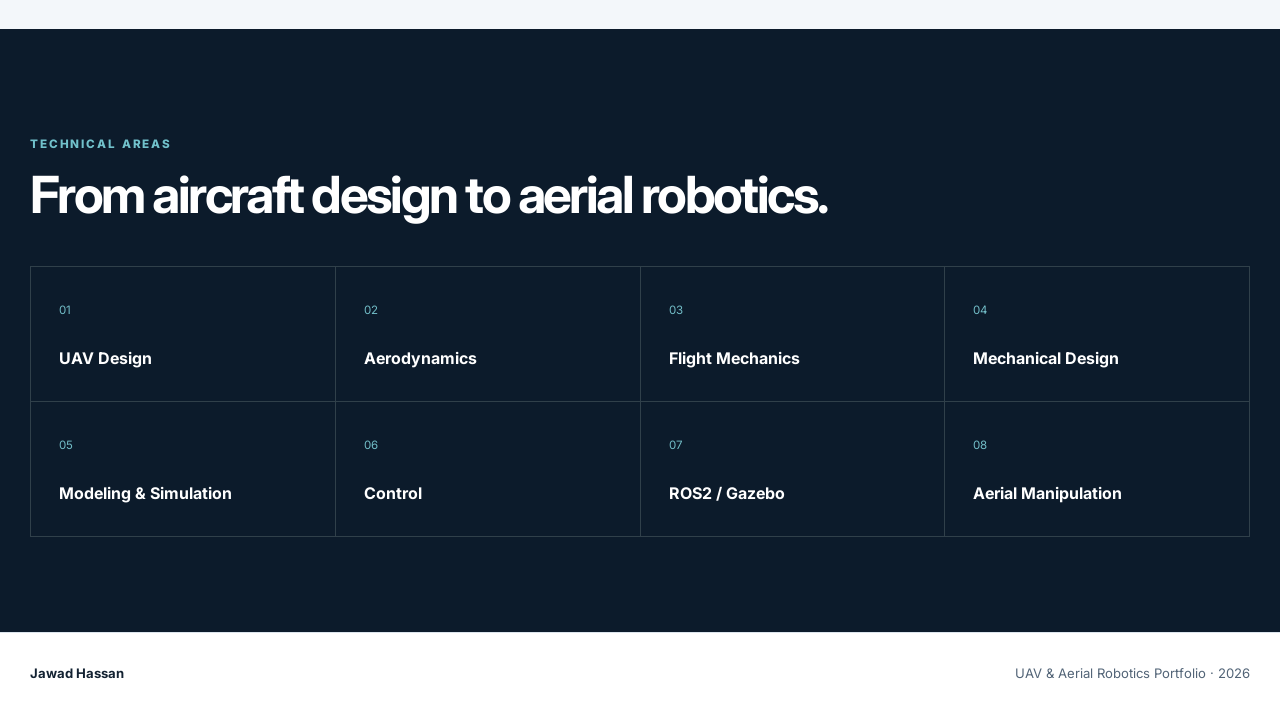
==== commit 3fce9be0: "Rename software portfolio section to Engineering Software and AI Projects" ====
--- a/index.html
+++ b/index.html
@@ -8,7 +8,7 @@
 <article class="card"><div class="media media-pair"><img class="project-image" tabindex="0" src="Aeroconda real.jpg" alt="Aeroconda real UAV"><img class="project-image" tabindex="0" src="Aeroconda urdf.jpg" alt="Aeroconda URDF model"></div><div class="body"><p class="tags">FIXED-WING · 3D PRINTING · AVIONICS</p><h3>Aeroconda — Open-Source Fixed-Wing UAV</h3><p>Aeroconda is an open-source, 3D-printed fixed-wing UAV designed as an accessible platform for students and developers to learn, experiment, and have fun with aerial robotics. Its ROS-compatible simulation model supports exploration of applications such as custom filtering and state estimation, machine learning, computer vision, and vision-based navigation. The project covers aerodynamic sizing, CAD, manufacturing, and avionics integration, providing a starting point for educational and research experiments.</p><div class="project-video"><video controls playsinline muted loop preload="metadata" poster="Aeroconda real.jpg" aria-label="Aeroconda UAV demonstration"><source src="aercondagif.mp4" type="video/mp4">Your browser does not support video. <a href="aercondagif.mp4">Watch the Aeroconda video</a>.</video></div><p class="tools">SolidWorks · XFLR5 · ArduPlane · 3D Printing</p></div></article>
 <article class="card"><div class="media media-pair"><img class="project-image" tabindex="0" src="aerial manipulators 1.png" alt="Aerial manipulators view 1"><img class="project-image" tabindex="0" src="aerial manipulators 2.png" alt="Aerial manipulators view 2"></div><div class="body"><p class="tags">QUADROTOR · AERIAL MANIPULATION</p><h3>Aerial Manipulators — Quadrotor + Four Robotic Arms</h3><p>An early-stage design concept exploring the limitations of a quadrotor carrying four robotic arms. The arms can translate relative to the drone while the drone itself moves, creating coupled motion and shifting the overall center of gravity (CG). The aim is to investigate the resulting mechanical-design, balance, and control challenges rather than present a finished system.</p><p>Possible approaches under consideration include extending or retracting arms with linear actuators while moving an opposing arm to counterbalance the shift, or repositioning the battery using a movable mechanism to compensate for CG changes. These are preliminary concepts, not validated solutions. The project remains an open design and control investigation.</p><p class="tools">Mechanical Design · Robotics · Modeling · Control</p></div></article>
 </div></div></section>
-<section id="software" class="section software-section"><div class="container"><p class="kicker">SOFTWARE PROJECTS</p><h2>Software &amp; signal processing projects</h2><p class="software-intro">Selected projects in Python, computer vision, machine learning and MATLAB.</p><article class="card uav-calculator-feature" id="uav-calculator"><div class="uav-calculator-graphic"><img class="uav-calculator-feature-image" src="UAV%20Design%20Calculator%20Infographic.png" alt="UAV Design Calculator cartoon illustration" loading="lazy"/></div><div class="uav-calculator-info"><p class="tags">INTERACTIVE ENGINEERING TOOL · JAVASCRIPT</p><h3>UAV Design Calculator <span class="uav-beta-tag">UNDER DEVELOPMENT · TESTING</span></h3><p>Mission-first preliminary sizing software for fixed-wing and hybrid VTOL UAVs. Explore airfoil selection, wing geometry, VLM2 aerodynamics, fuselage and tail design, power plant, battery sizing, and component estimates. Results are experimental and not flight-validated.</p><p class="tools">HTML · JavaScript · Aerodynamics · UAV Sizing</p><div class="software-card-links"><a href="uav-design-calculator/" target="_blank" rel="noopener noreferrer">Open calculator ↗</a><a href="https://github.com/Jawadhassan270/jawad_hassan.github.io/blob/main/uav-design-calculator/index.html" target="_blank" rel="noopener noreferrer">Source code ↗</a></div></div></article>
+<section id="software" class="section software-section"><div class="container"><p class="kicker">SOFTWARE &amp; COMPUTING</p><h2>Engineering Software &amp; AI Projects</h2><p class="software-intro">Interactive engineering tools, numerical computing, computer vision, machine learning, and signal processing.</p><article class="card uav-calculator-feature" id="uav-calculator"><div class="uav-calculator-graphic"><img class="uav-calculator-feature-image" src="UAV%20Design%20Calculator%20Infographic.png" alt="UAV Design Calculator cartoon illustration" loading="lazy"/></div><div class="uav-calculator-info"><p class="tags">INTERACTIVE ENGINEERING TOOL · JAVASCRIPT</p><h3>UAV Design Calculator <span class="uav-beta-tag">UNDER DEVELOPMENT · TESTING</span></h3><p>Mission-first preliminary sizing software for fixed-wing and hybrid VTOL UAVs. Explore airfoil selection, wing geometry, VLM2 aerodynamics, fuselage and tail design, power plant, battery sizing, and component estimates. Results are experimental and not flight-validated.</p><p class="tools">HTML · JavaScript · Aerodynamics · UAV Sizing</p><div class="software-card-links"><a href="uav-design-calculator/" target="_blank" rel="noopener noreferrer">Open calculator ↗</a><a href="https://github.com/Jawadhassan270/jawad_hassan.github.io/blob/main/uav-design-calculator/index.html" target="_blank" rel="noopener noreferrer">Source code ↗</a></div></div></article>
 <div class="software-project-grid">
 <article class="card software-project-card" id="mini-numpy"><div class="media"><img class="project-image" tabindex="0" loading="lazy" src="mini-numpy/images/combined-filters.svg" alt="Image transformations made with the Mini NumPy array library"></div><div class="body"><p class="tags">PYTHON · NUMERICAL COMPUTING</p><h3>Mini NumPy — Array Library</h3><p>A custom Python library for 1D–3D arrays, matrix operations, basic statistics and image transformations, built to understand numerical computing from the ground up.</p><p class="tools">Python · Linear Algebra · Image Processing</p><div class="software-card-links"><a href="https://github.com/Jawadhassan270/jawad_hassan.github.io/tree/main/mini-numpy" target="_blank" rel="noopener noreferrer">Code ↗</a></div></div></article>
 <article class="card software-project-card" id="fire-vision"><div class="media software-visual software-visual-fire"><span class="software-visual-icon" aria-hidden="true">◎</span><span>YOLO / OpenCV</span><small>FIRE DETECTION</small></div><div class="body"><p class="tags">PYTHON · COMPUTER VISION</p><h3>Fire Detection — YOLO</h3><p>A live-camera fire detection prototype with YOLO bounding boxes, confidence values, OpenCV tracking and image-position measurements.</p><p class="tools">Python · YOLO · OpenCV · Tracking</p><div class="software-card-links"><a href="https://github.com/Jawadhassan270/jawad_hassan.github.io/tree/main/fire-vision-yolo" target="_blank" rel="noopener noreferrer">Code ↗</a></div></div></article>
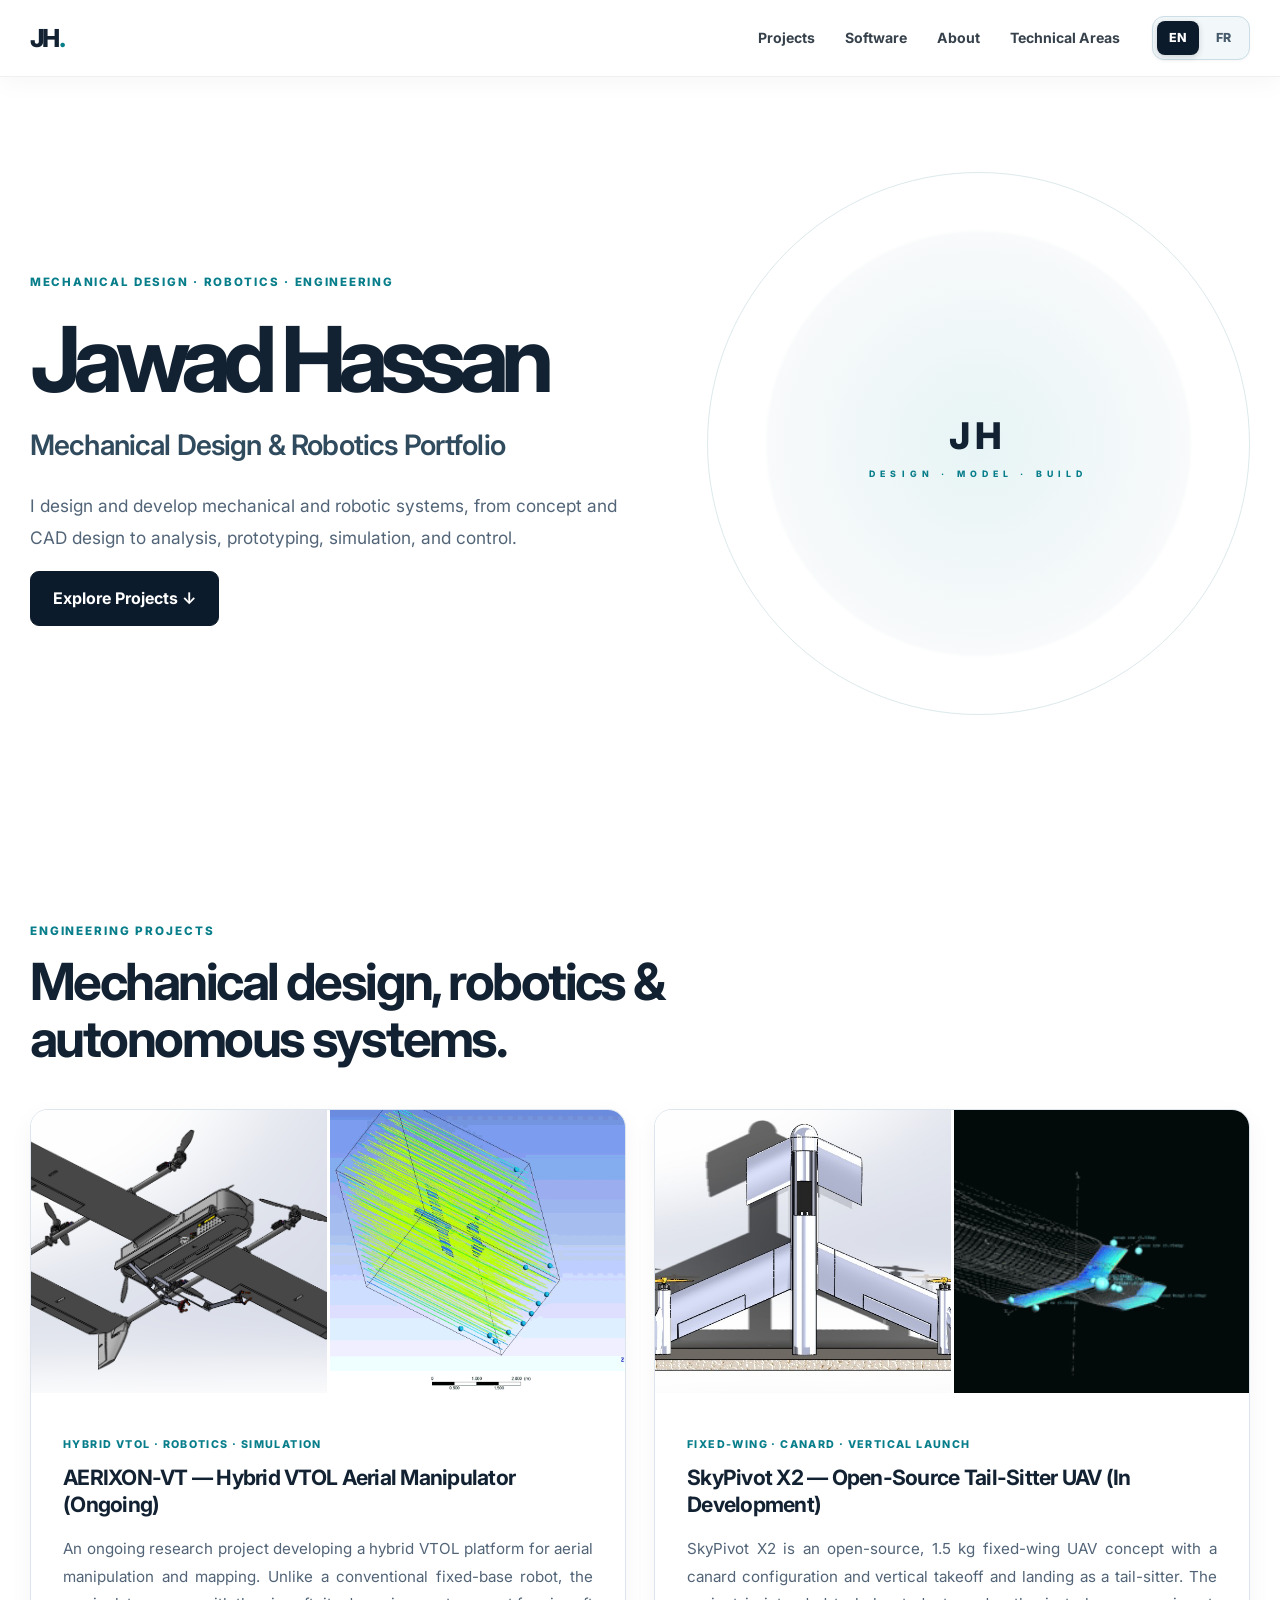
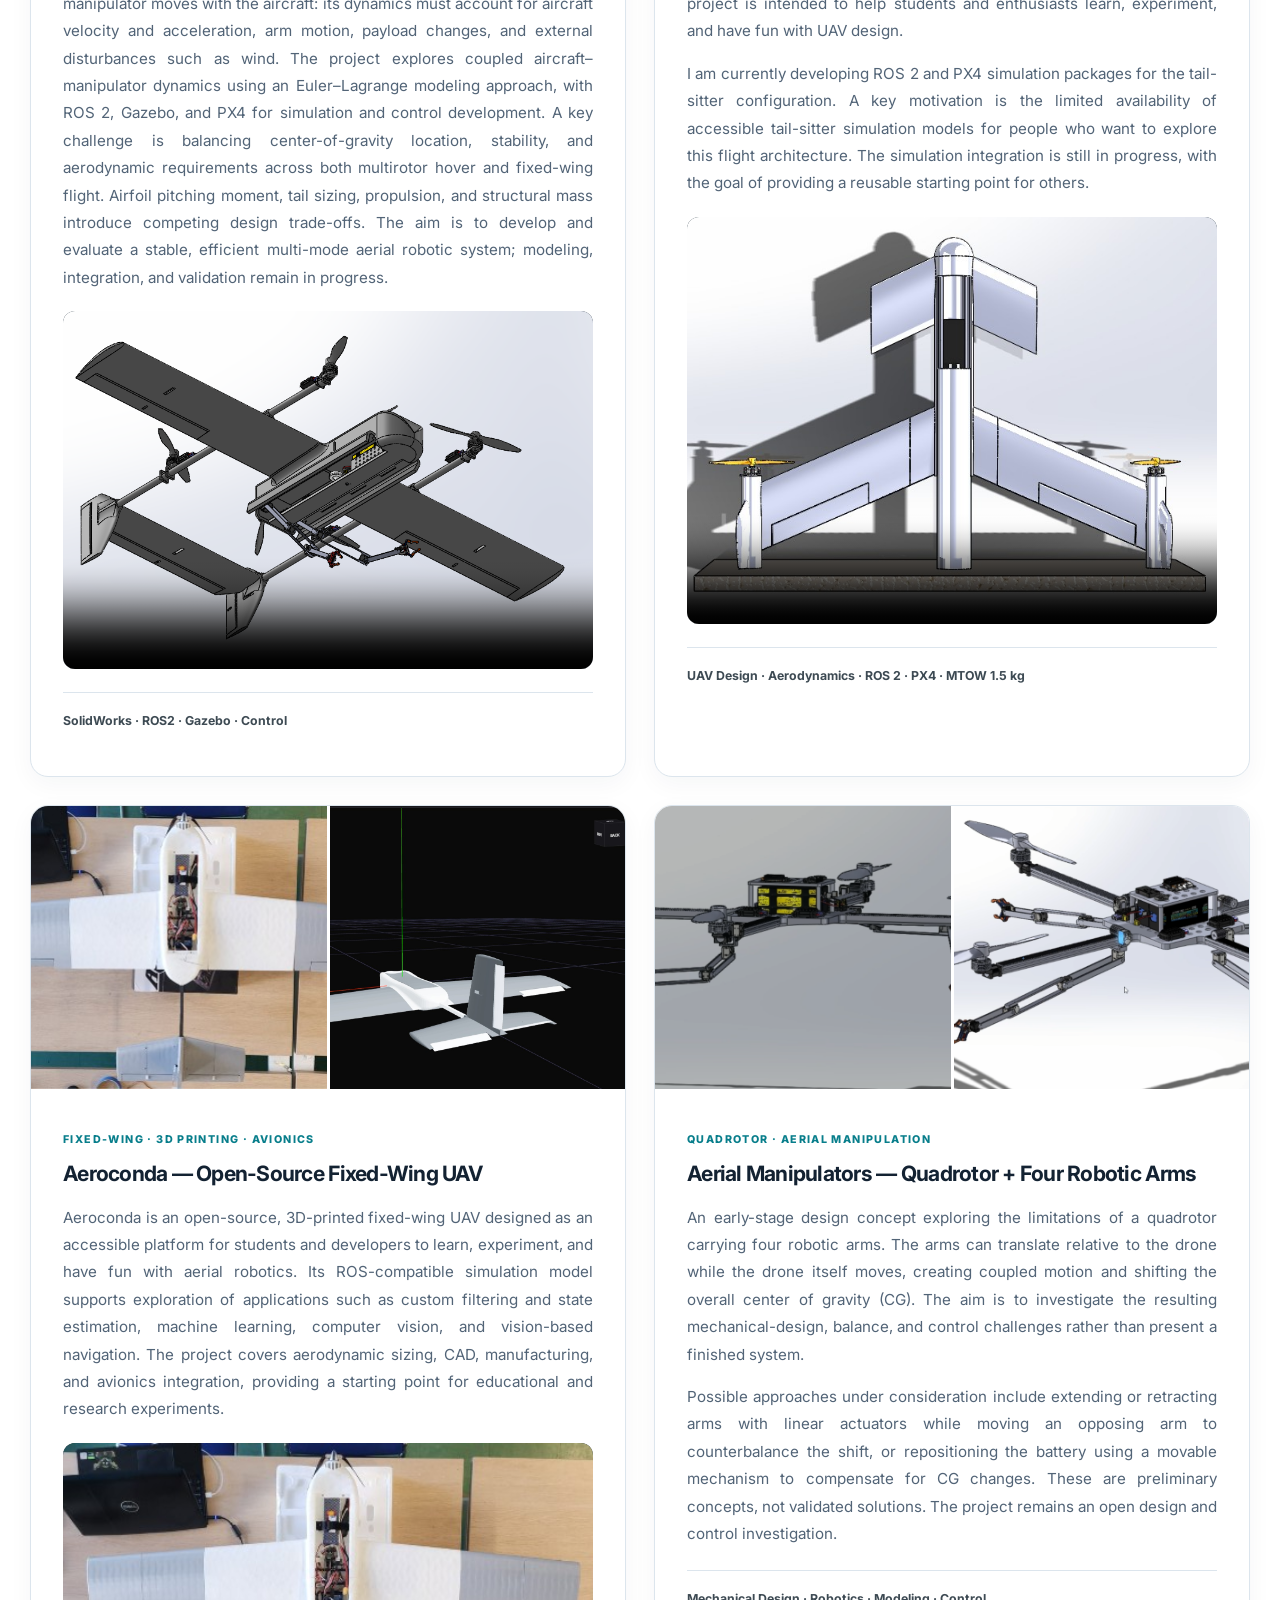
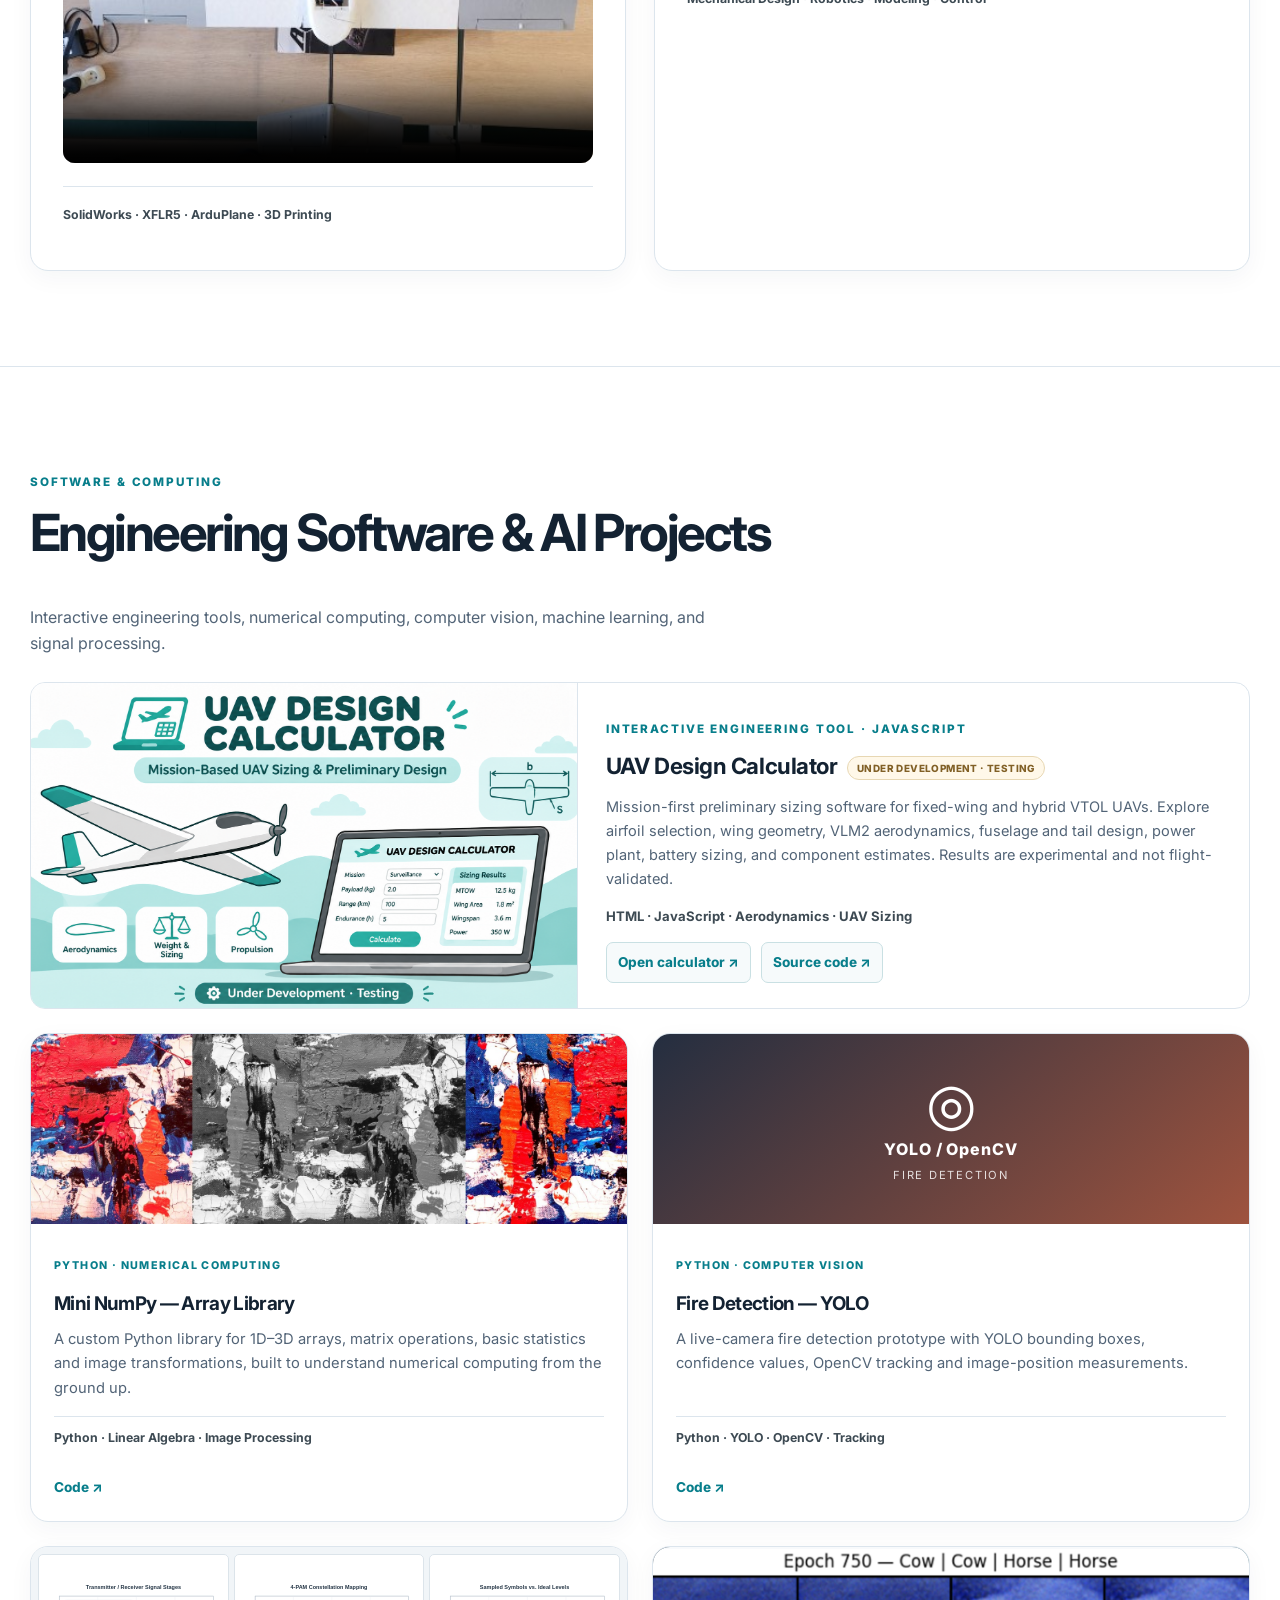
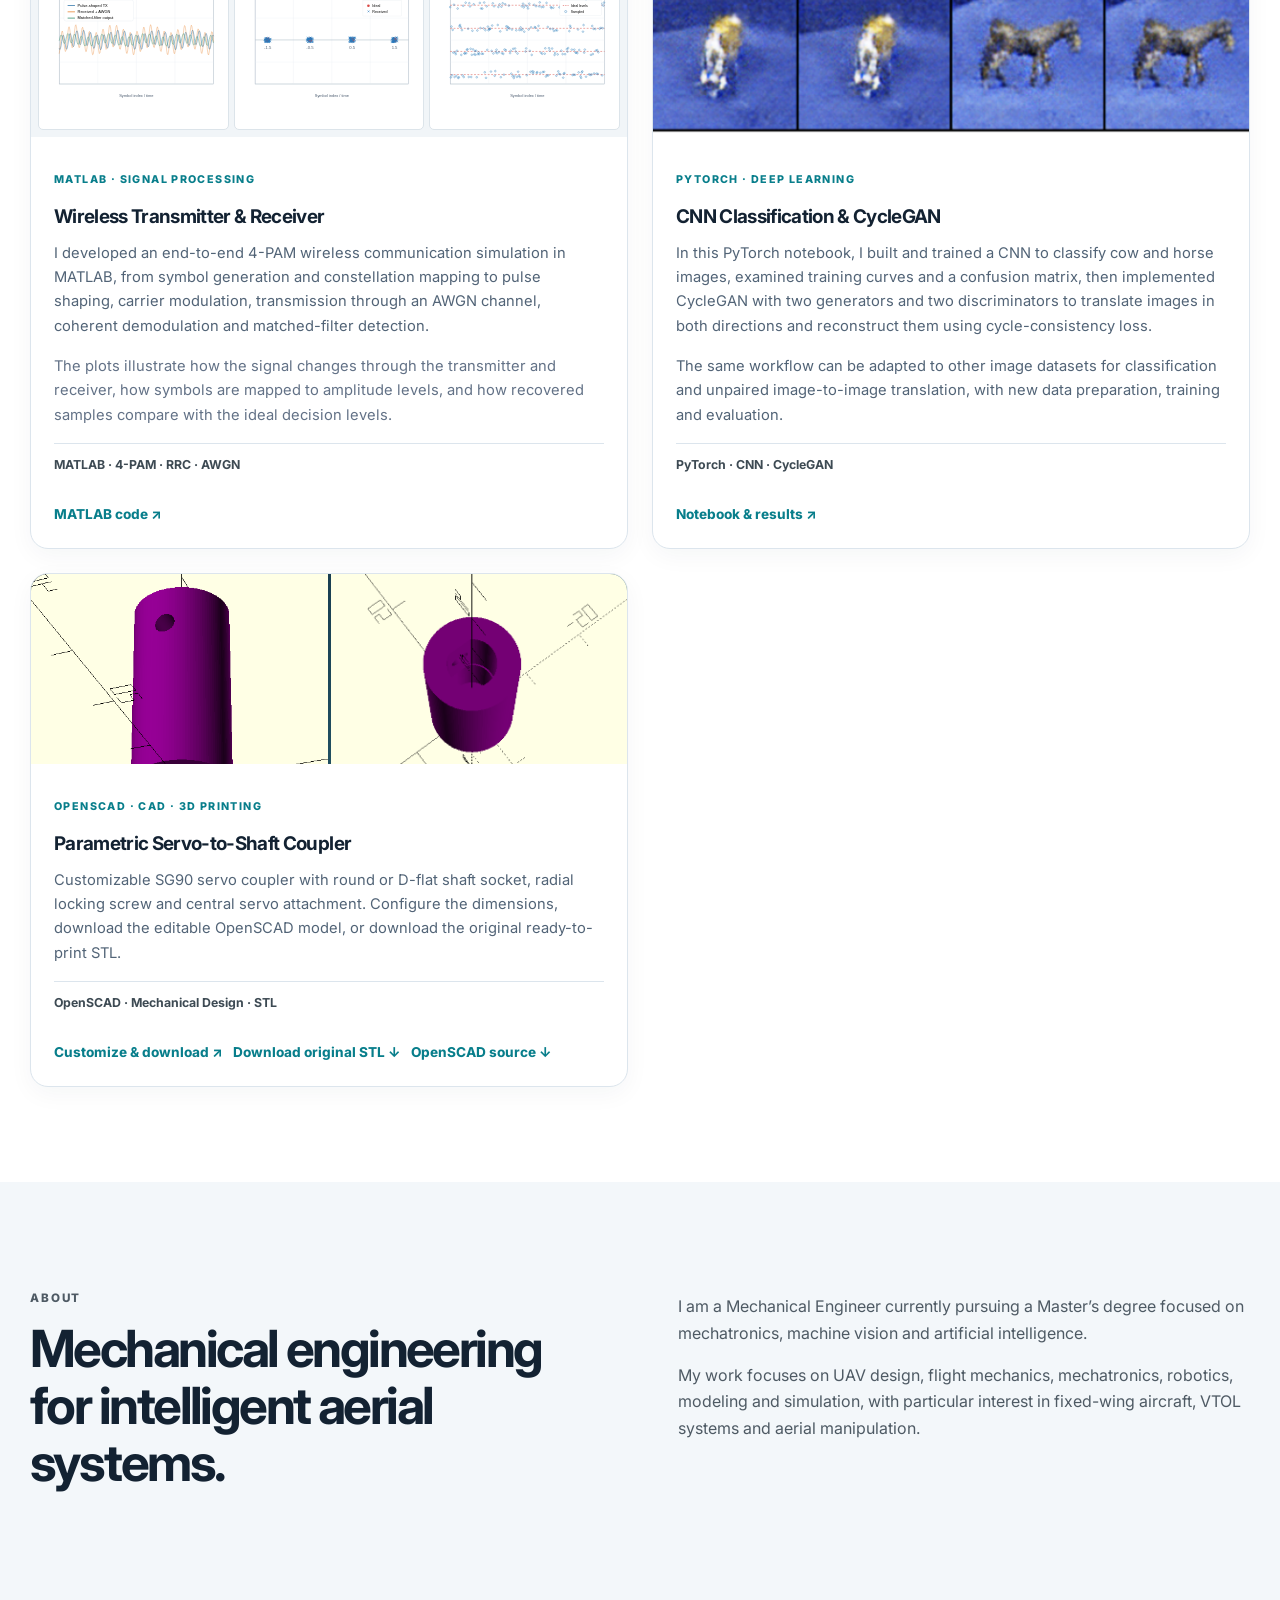
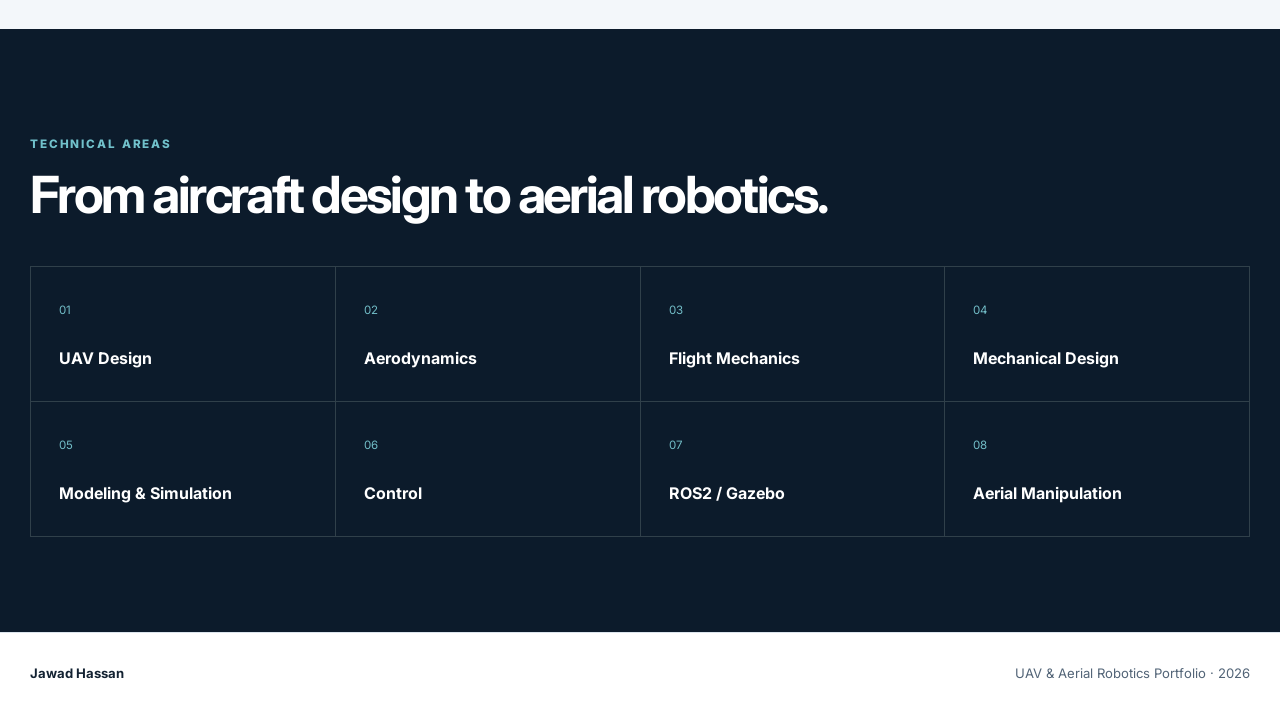
==== commit 1803d3a7: "Broaden portfolio homepage and project headings to general mechanical engineering and robotics" ====
--- a/index.html
+++ b/index.html
@@ -1,8 +1,8 @@
 <!DOCTYPE html><html lang="en"><head>
-<meta name="robots" content="index, follow"><meta charset="UTF-8"><meta name="viewport" content="width=device-width,initial-scale=1"><meta name="description" content="Jawad Hassan — mechanical engineering, UAV design, aerial robotics, ROS 2 and PX4 simulation portfolio."><title>Jawad Hassan | UAV & Aerial Robotics</title><link rel="preconnect" href="https://fonts.googleapis.com"><link rel="preconnect" href="https://fonts.gstatic.com" crossorigin><link href="https://fonts.googleapis.com/css2?family=Inter:wght@400;500;600;700;800&display=swap" rel="stylesheet"><link rel="alternate" hreflang="en" href="index.html"><link rel="alternate" hreflang="fr" href="fr.html"><link rel="stylesheet" href="style.css?v=uav-uploaded-image-1"></head><body>
-<header class="nav-wrap"><nav class="nav container"><a class="brand" href="#home">JH<span>.</span></a><div class="nav-links"><a href="#projects">UAV Projects</a><a href="#software">Software</a><a href="#about">About</a><a href="#technical">Technical Areas</a></div><div class="nav-controls"><div class="lang-switch" role="group" aria-label="Site language"><a href="index.html" lang="en" aria-current="page">EN</a><a href="fr.html" lang="fr">FR</a></div><button class="menu-btn" aria-label="Open navigation" aria-expanded="false">☰</button></div></nav></header>
-<main><section id="home" class="hero container"><div><p class="eyebrow">UAV DESIGN · FLIGHT MECHANICS · AERIAL ROBOTICS</p><h1>Jawad Hassan</h1><h2>UAV & Aerial Robotics Portfolio</h2><p class="lead">I design and develop unmanned aerial systems, from aerodynamic sizing and mechanical design to modeling, simulation, control and robotic integration.</p><a class="btn" href="#projects">Explore Projects ↓</a></div><div class="hero-mark">UAV<span>DESIGN · MODEL · BUILD</span></div></section>
-<section id="projects" class="section"><div class="container"><p class="kicker">UAV PROJECTS</p><h2>Four aerial platforms. Different engineering challenges.</h2><div class="projects-grid">
+<meta name="robots" content="index, follow"><meta charset="UTF-8"><meta name="viewport" content="width=device-width,initial-scale=1"><meta name="description" content="Jawad Hassan — mechanical engineering, UAV design, aerial robotics, ROS 2 and PX4 simulation portfolio."><title>Jawad Hassan | Mechanical Design & Robotics</title><link rel="preconnect" href="https://fonts.googleapis.com"><link rel="preconnect" href="https://fonts.gstatic.com" crossorigin><link href="https://fonts.googleapis.com/css2?family=Inter:wght@400;500;600;700;800&display=swap" rel="stylesheet"><link rel="alternate" hreflang="en" href="index.html"><link rel="alternate" hreflang="fr" href="fr.html"><link rel="stylesheet" href="style.css?v=uav-uploaded-image-1"></head><body>
+<header class="nav-wrap"><nav class="nav container"><a class="brand" href="#home">JH<span>.</span></a><div class="nav-links"><a href="#projects">Projects</a><a href="#software">Software</a><a href="#about">About</a><a href="#technical">Technical Areas</a></div><div class="nav-controls"><div class="lang-switch" role="group" aria-label="Site language"><a href="index.html" lang="en" aria-current="page">EN</a><a href="fr.html" lang="fr">FR</a></div><button class="menu-btn" aria-label="Open navigation" aria-expanded="false">☰</button></div></nav></header>
+<main><section id="home" class="hero container"><div><p class="eyebrow">MECHANICAL DESIGN · ROBOTICS · ENGINEERING</p><h1>Jawad Hassan</h1><h2>Mechanical Design &amp; Robotics Portfolio</h2><p class="lead">I design and develop mechanical and robotic systems, from concept and CAD design to analysis, prototyping, simulation, and control.</p><a class="btn" href="#projects">Explore Projects ↓</a></div><div class="hero-mark">JH<span>DESIGN · MODEL · BUILD</span></div></section>
+<section id="projects" class="section"><div class="container"><p class="kicker">ENGINEERING PROJECTS</p><h2>Mechanical design, robotics &amp; autonomous systems.</h2><div class="projects-grid">
 <article class="card"><div class="media media-pair"><img class="project-image" tabindex="0" src="AERIXON-VT.png" alt="AERIXON-VT aircraft design"><img class="project-image" tabindex="0" src="aervt%20gif.gif" alt="AERIXON-VT CFD flow visualization"></div><div class="body"><p class="tags">HYBRID VTOL · ROBOTICS · SIMULATION</p><h3>AERIXON-VT — Hybrid VTOL Aerial Manipulator (Ongoing)</h3><p>An ongoing research project developing a hybrid VTOL platform for aerial manipulation and mapping. Unlike a conventional fixed-base robot, the manipulator moves with the aircraft: its dynamics must account for aircraft velocity and acceleration, arm motion, payload changes, and external disturbances such as wind. The project explores coupled aircraft–manipulator dynamics using an Euler–Lagrange modeling approach, with ROS 2, Gazebo, and PX4 for simulation and control development. A key challenge is balancing center-of-gravity location, stability, and aerodynamic requirements across both multirotor hover and fixed-wing flight. Airfoil pitching moment, tail sizing, propulsion, and structural mass introduce competing design trade-offs. The aim is to develop and evaluate a stable, efficient multi-mode aerial robotic system; modeling, integration, and validation remain in progress.</p><div class="project-video"><video controls playsinline muted loop preload="metadata" poster="AERIXON-VT.png" style="display:block;width:100%;height:auto;border-radius:8px"><source src="aer_vt.mp4" type="video/mp4">Your browser does not support this video.</video></div><p class="tools">SolidWorks · ROS2 · Gazebo · Control</p></div></article>
 <article class="card"><div class="media media-pair"><img class="project-image" tabindex="0" src="SkyPivot X2.jpg" alt="SkyPivot X2 aircraft design"><img class="project-image" tabindex="0" src="b4rzwz.gif" alt="SkyPivot X2 animated visualization"></div><div class="body"><p class="tags">FIXED-WING · CANARD · VERTICAL LAUNCH</p><h3>SkyPivot X2 — Open-Source Tail-Sitter UAV (In Development)</h3><p>SkyPivot X2 is an open-source, 1.5 kg fixed-wing UAV concept with a canard configuration and vertical takeoff and landing as a tail-sitter. The project is intended to help students and enthusiasts learn, experiment, and have fun with UAV design.</p><p>I am currently developing ROS 2 and PX4 simulation packages for the tail-sitter configuration. A key motivation is the limited availability of accessible tail-sitter simulation models for people who want to explore this flight architecture. The simulation integration is still in progress, with the goal of providing a reusable starting point for others.</p><div class="project-video"><video controls playsinline muted loop preload="metadata" poster="SkyPivot X2.jpg" aria-label="SkyPivot X2 simulation video"><source src="Recording%202026-10-31%20190449.mp4" type="video/mp4">Your browser does not support this video.</video></div><p class="tools">UAV Design · Aerodynamics · ROS 2 · PX4 · MTOW 1.5 kg</p></div></article>
 <article class="card"><div class="media media-pair"><img class="project-image" tabindex="0" src="Aeroconda real.jpg" alt="Aeroconda real UAV"><img class="project-image" tabindex="0" src="Aeroconda urdf.jpg" alt="Aeroconda URDF model"></div><div class="body"><p class="tags">FIXED-WING · 3D PRINTING · AVIONICS</p><h3>Aeroconda — Open-Source Fixed-Wing UAV</h3><p>Aeroconda is an open-source, 3D-printed fixed-wing UAV designed as an accessible platform for students and developers to learn, experiment, and have fun with aerial robotics. Its ROS-compatible simulation model supports exploration of applications such as custom filtering and state estimation, machine learning, computer vision, and vision-based navigation. The project covers aerodynamic sizing, CAD, manufacturing, and avionics integration, providing a starting point for educational and research experiments.</p><div class="project-video"><video controls playsinline muted loop preload="metadata" poster="Aeroconda real.jpg" aria-label="Aeroconda UAV demonstration"><source src="aercondagif.mp4" type="video/mp4">Your browser does not support video. <a href="aercondagif.mp4">Watch the Aeroconda video</a>.</video></div><p class="tools">SolidWorks · XFLR5 · ArduPlane · 3D Printing</p></div></article>
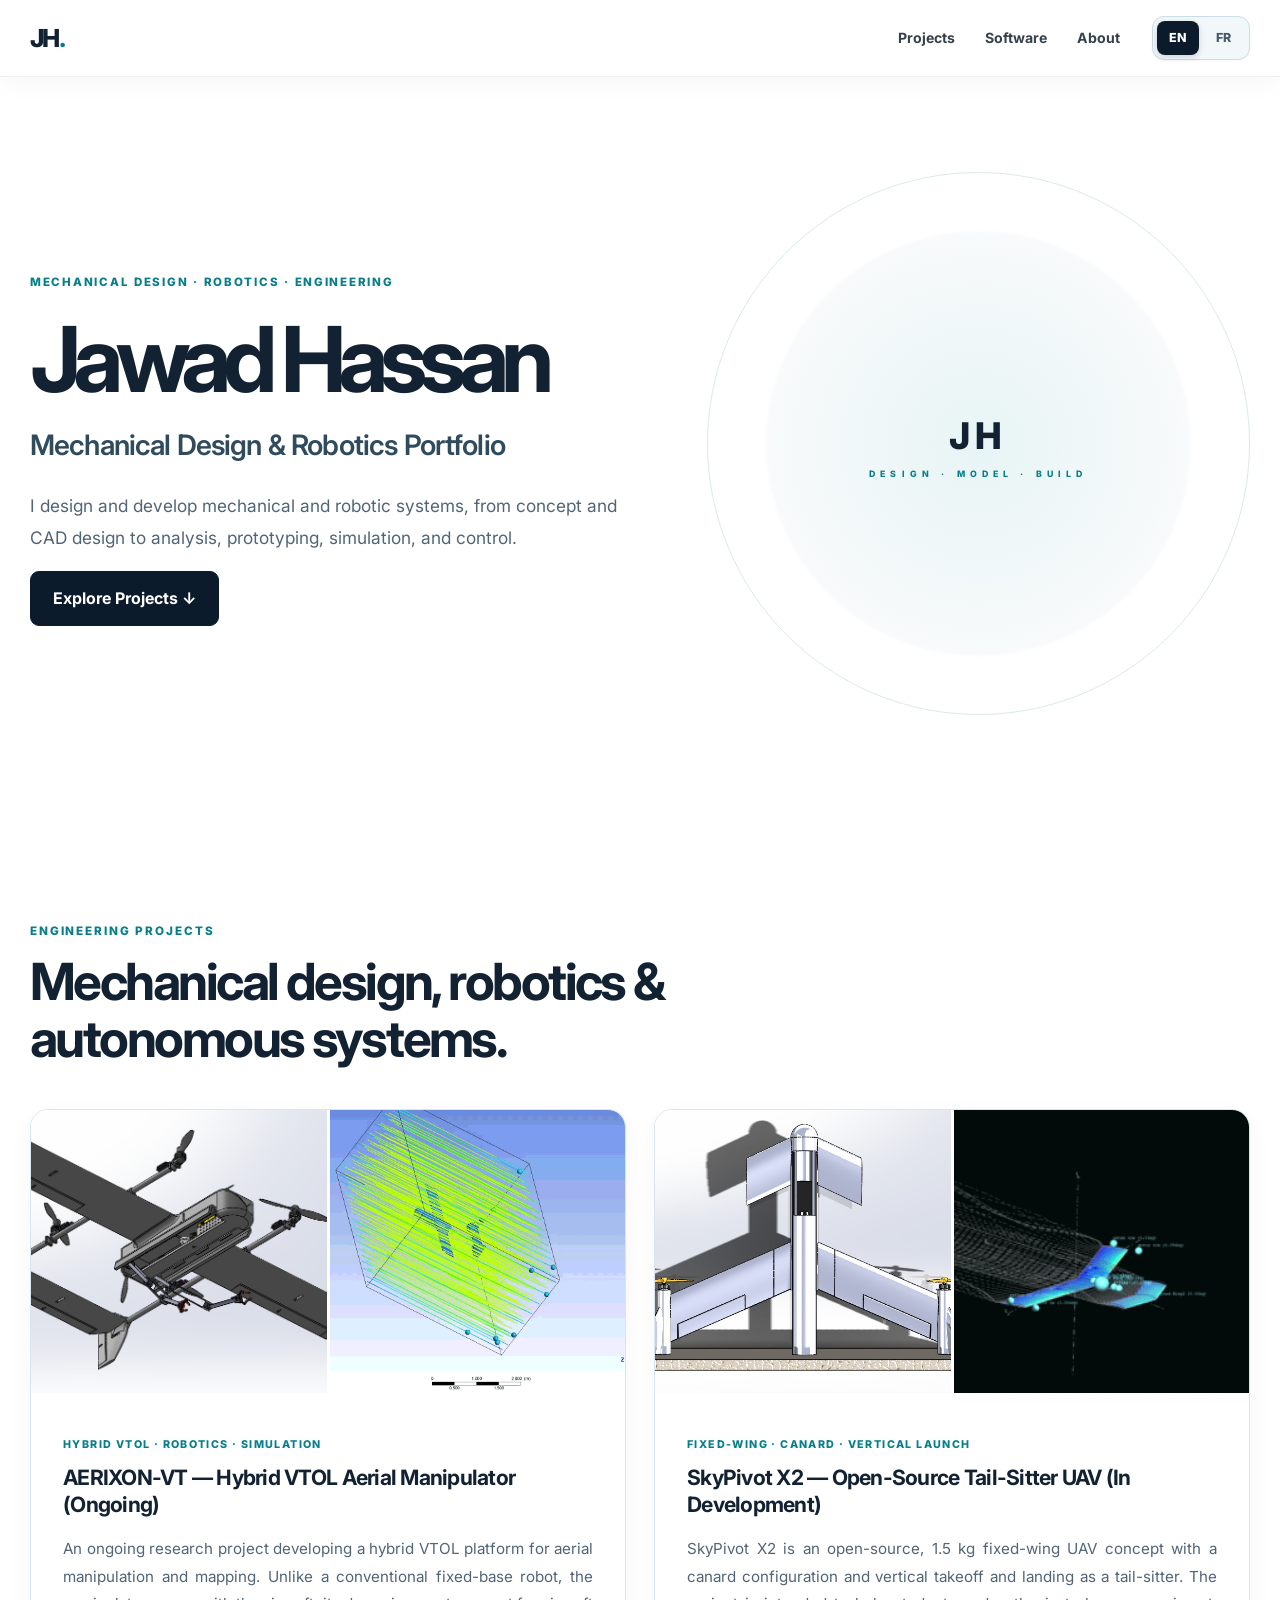
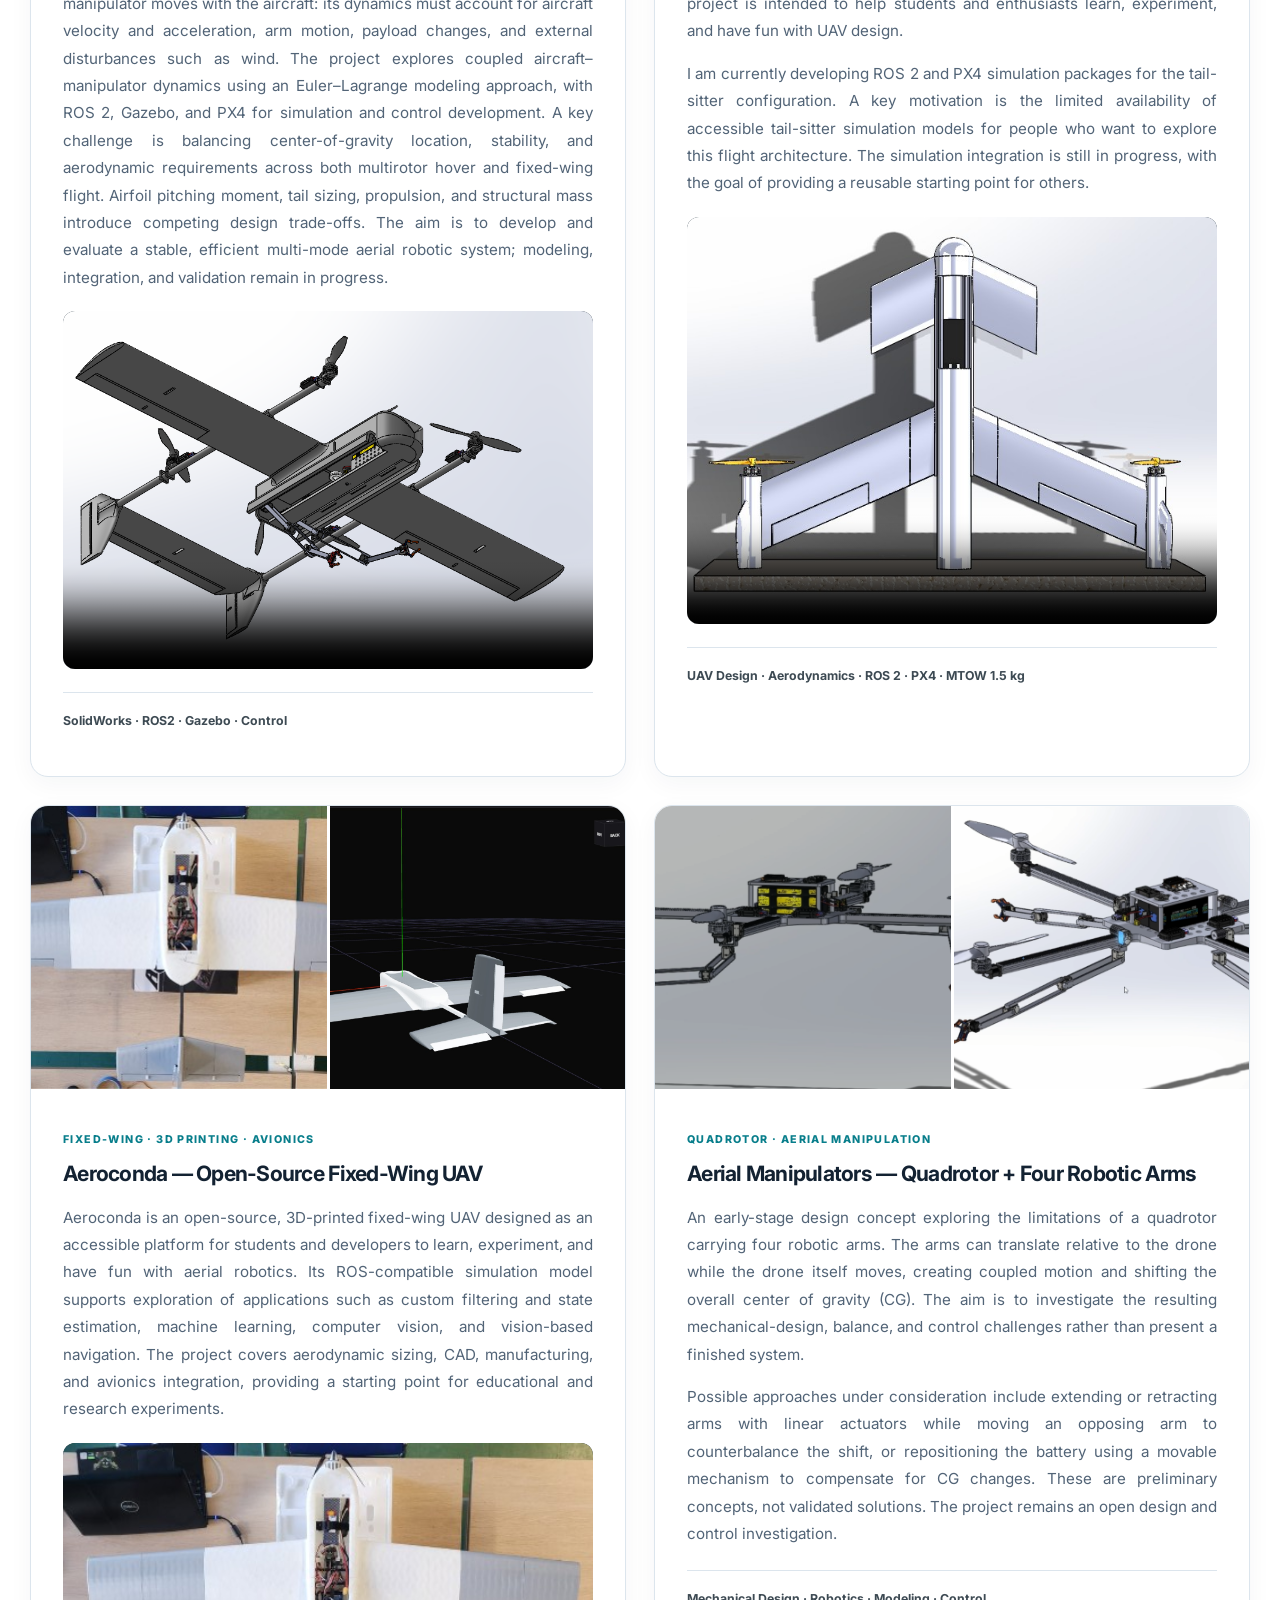
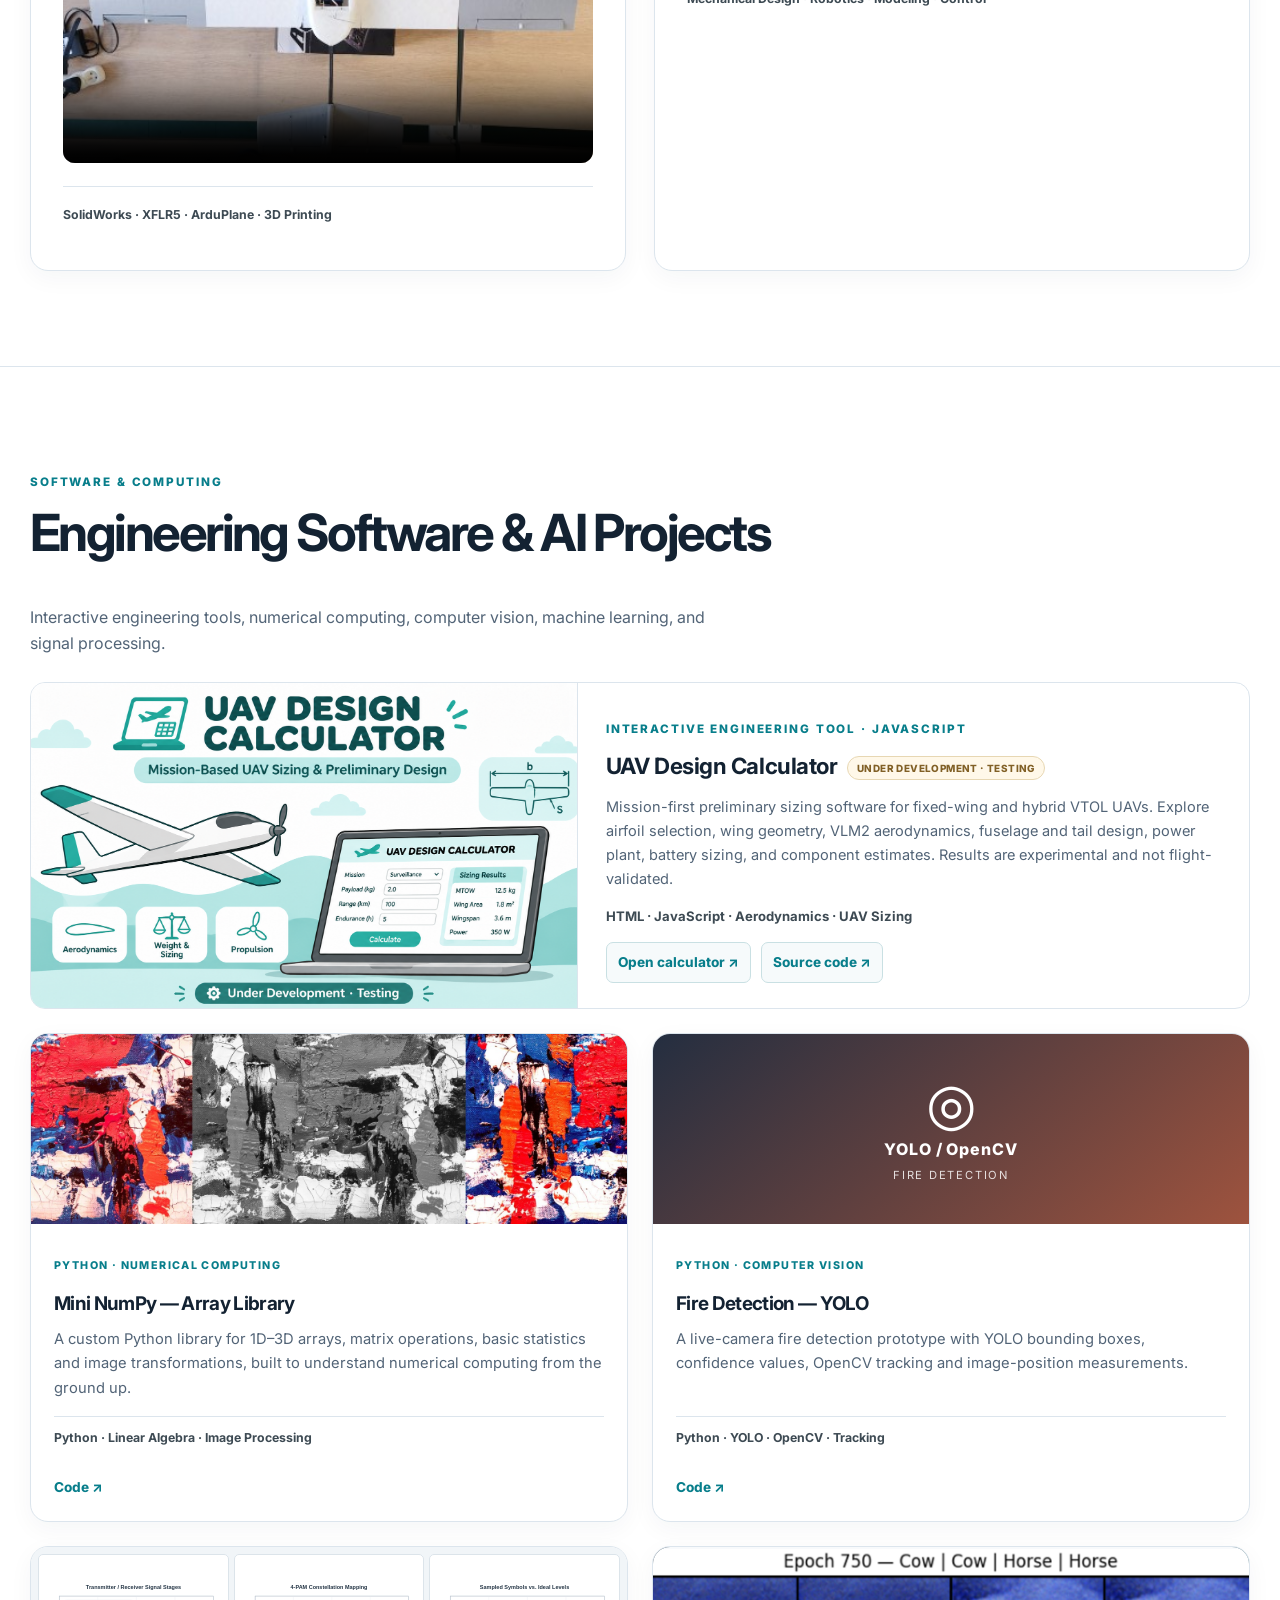
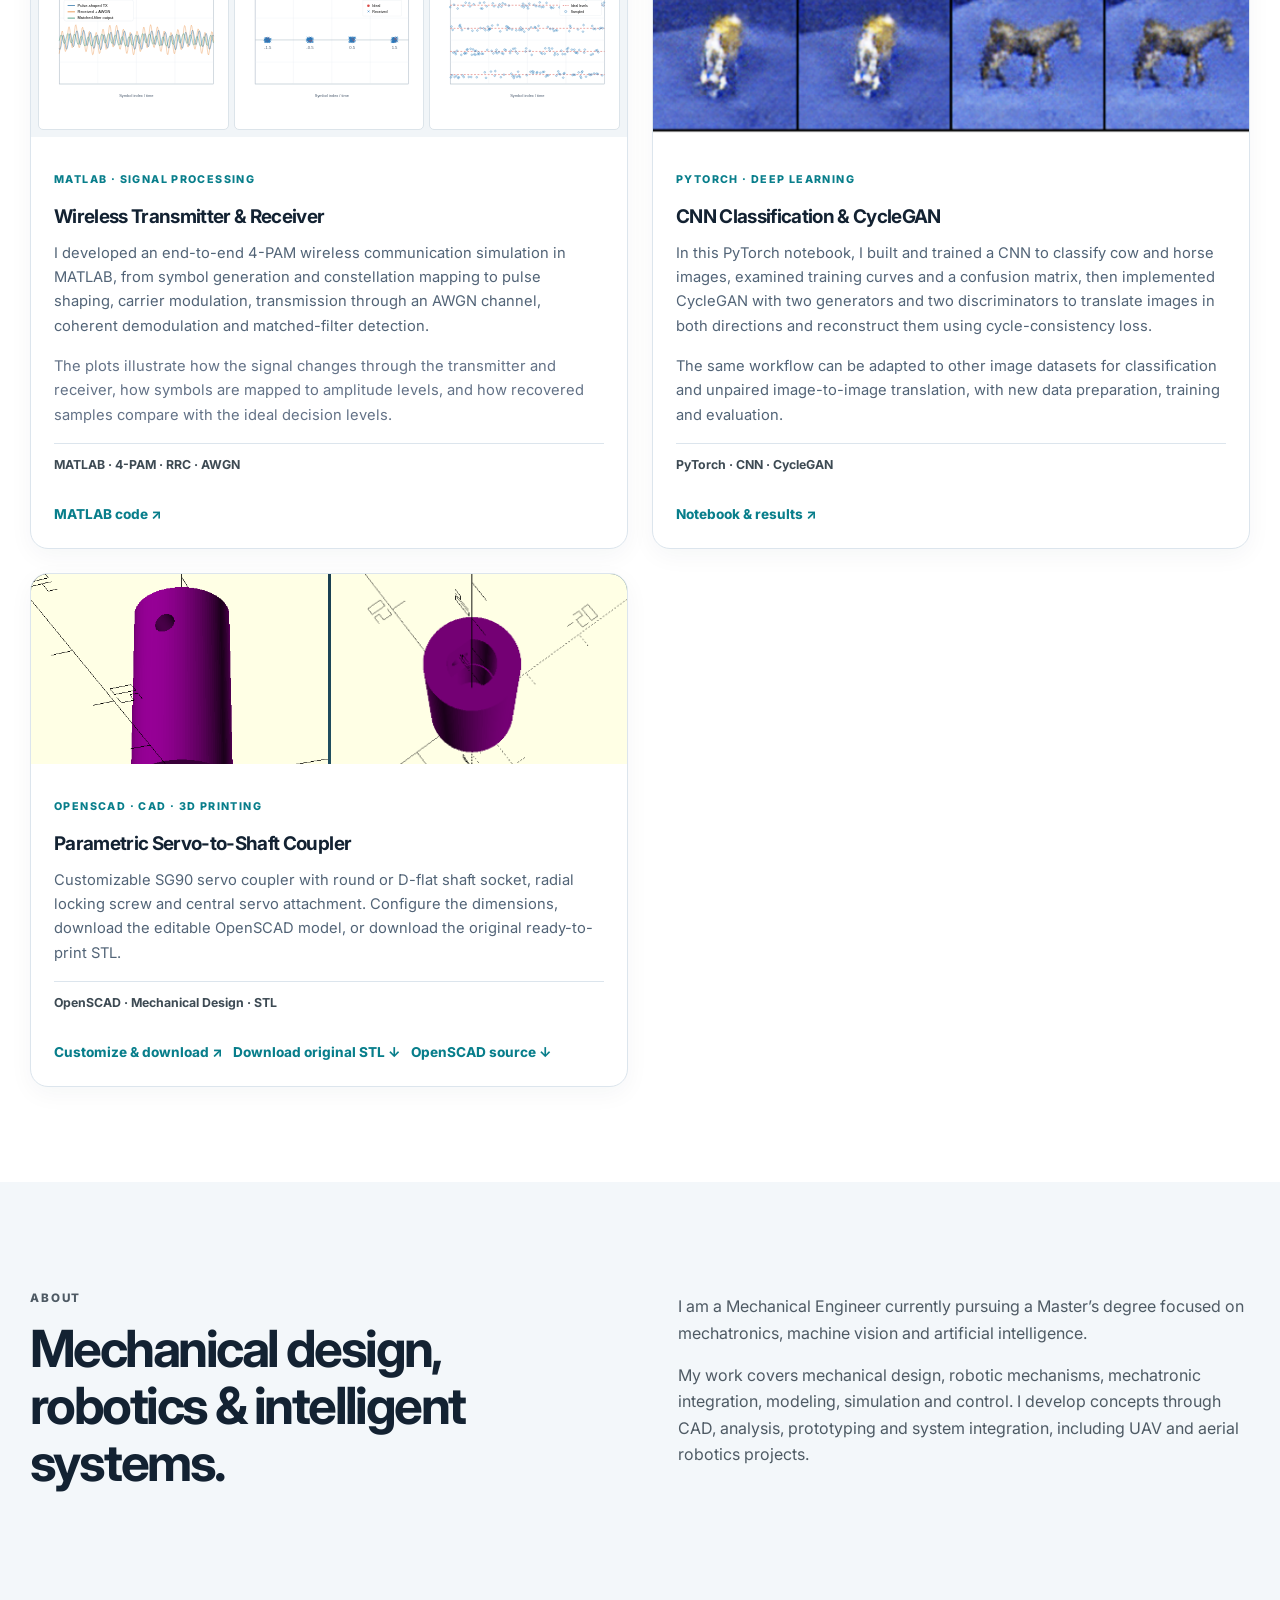
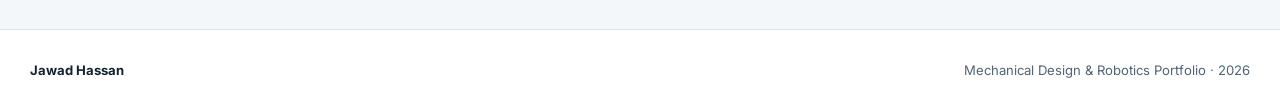
==== commit 3d492c54: "Generalize About text and remove Technical Areas section" ====
--- a/index.html
+++ b/index.html
@@ -1,6 +1,6 @@
 <!DOCTYPE html><html lang="en"><head>
 <meta name="robots" content="index, follow"><meta charset="UTF-8"><meta name="viewport" content="width=device-width,initial-scale=1"><meta name="description" content="Jawad Hassan — mechanical engineering, UAV design, aerial robotics, ROS 2 and PX4 simulation portfolio."><title>Jawad Hassan | Mechanical Design & Robotics</title><link rel="preconnect" href="https://fonts.googleapis.com"><link rel="preconnect" href="https://fonts.gstatic.com" crossorigin><link href="https://fonts.googleapis.com/css2?family=Inter:wght@400;500;600;700;800&display=swap" rel="stylesheet"><link rel="alternate" hreflang="en" href="index.html"><link rel="alternate" hreflang="fr" href="fr.html"><link rel="stylesheet" href="style.css?v=uav-uploaded-image-1"></head><body>
-<header class="nav-wrap"><nav class="nav container"><a class="brand" href="#home">JH<span>.</span></a><div class="nav-links"><a href="#projects">Projects</a><a href="#software">Software</a><a href="#about">About</a><a href="#technical">Technical Areas</a></div><div class="nav-controls"><div class="lang-switch" role="group" aria-label="Site language"><a href="index.html" lang="en" aria-current="page">EN</a><a href="fr.html" lang="fr">FR</a></div><button class="menu-btn" aria-label="Open navigation" aria-expanded="false">☰</button></div></nav></header>
+<header class="nav-wrap"><nav class="nav container"><a class="brand" href="#home">JH<span>.</span></a><div class="nav-links"><a href="#projects">Projects</a><a href="#software">Software</a><a href="#about">About</a></div><div class="nav-controls"><div class="lang-switch" role="group" aria-label="Site language"><a href="index.html" lang="en" aria-current="page">EN</a><a href="fr.html" lang="fr">FR</a></div><button class="menu-btn" aria-label="Open navigation" aria-expanded="false">☰</button></div></nav></header>
 <main><section id="home" class="hero container"><div><p class="eyebrow">MECHANICAL DESIGN · ROBOTICS · ENGINEERING</p><h1>Jawad Hassan</h1><h2>Mechanical Design &amp; Robotics Portfolio</h2><p class="lead">I design and develop mechanical and robotic systems, from concept and CAD design to analysis, prototyping, simulation, and control.</p><a class="btn" href="#projects">Explore Projects ↓</a></div><div class="hero-mark">JH<span>DESIGN · MODEL · BUILD</span></div></section>
 <section id="projects" class="section"><div class="container"><p class="kicker">ENGINEERING PROJECTS</p><h2>Mechanical design, robotics &amp; autonomous systems.</h2><div class="projects-grid">
 <article class="card"><div class="media media-pair"><img class="project-image" tabindex="0" src="AERIXON-VT.png" alt="AERIXON-VT aircraft design"><img class="project-image" tabindex="0" src="aervt%20gif.gif" alt="AERIXON-VT CFD flow visualization"></div><div class="body"><p class="tags">HYBRID VTOL · ROBOTICS · SIMULATION</p><h3>AERIXON-VT — Hybrid VTOL Aerial Manipulator (Ongoing)</h3><p>An ongoing research project developing a hybrid VTOL platform for aerial manipulation and mapping. Unlike a conventional fixed-base robot, the manipulator moves with the aircraft: its dynamics must account for aircraft velocity and acceleration, arm motion, payload changes, and external disturbances such as wind. The project explores coupled aircraft–manipulator dynamics using an Euler–Lagrange modeling approach, with ROS 2, Gazebo, and PX4 for simulation and control development. A key challenge is balancing center-of-gravity location, stability, and aerodynamic requirements across both multirotor hover and fixed-wing flight. Airfoil pitching moment, tail sizing, propulsion, and structural mass introduce competing design trade-offs. The aim is to develop and evaluate a stable, efficient multi-mode aerial robotic system; modeling, integration, and validation remain in progress.</p><div class="project-video"><video controls playsinline muted loop preload="metadata" poster="AERIXON-VT.png" style="display:block;width:100%;height:auto;border-radius:8px"><source src="aer_vt.mp4" type="video/mp4">Your browser does not support this video.</video></div><p class="tools">SolidWorks · ROS2 · Gazebo · Control</p></div></article>
@@ -15,7 +15,7 @@
 <article class="card software-project-card" id="wireless-link"><div class="media wireless-plot-previews"><img class="project-image" tabindex="0" loading="lazy" src="wireless-plots/transmitter-receiver-waveforms.svg" alt="Signal waveform stages representing transmitter and receiver"><img class="project-image" tabindex="0" loading="lazy" src="wireless-plots/constellation-mapping.svg" alt="4-PAM constellation mapping preview"><img class="project-image" tabindex="0" loading="lazy" src="wireless-plots/sampled-symbols.svg" alt="Sampled symbol values versus ideal levels preview"></div><div class="body"><p class="tags">MATLAB · SIGNAL PROCESSING</p><h3>Wireless Transmitter &amp; Receiver</h3><p>I developed an end-to-end 4-PAM wireless communication simulation in MATLAB, from symbol generation and constellation mapping to pulse shaping, carrier modulation, transmission through an AWGN channel, coherent demodulation and matched-filter detection.</p><p class="wireless-preview-note">The plots illustrate how the signal changes through the transmitter and receiver, how symbols are mapped to amplitude levels, and how recovered samples compare with the ideal decision levels.</p><p class="tools">MATLAB · 4-PAM · RRC · AWGN</p><div class="software-card-links"><a href="https://github.com/Jawadhassan270/jawad_hassan.github.io/blob/main/wireless-transmitter-receiver/wireless_transmitter_receiver.m" target="_blank" rel="noopener noreferrer">MATLAB code ↗</a></div></div></article>
 <article class="card software-project-card" id="cow-horse-ml"><div class="media"><img class="project-image" tabindex="0" loading="lazy" src="gan_cnn.png" alt="CNN classification and CycleGAN project image"></div><div class="body"><p class="tags">PYTORCH · DEEP LEARNING</p><h3>CNN Classification &amp; CycleGAN</h3><p>In this PyTorch notebook, I built and trained a CNN to classify cow and horse images, examined training curves and a confusion matrix, then implemented CycleGAN with two generators and two discriminators to translate images in both directions and reconstruct them using cycle-consistency loss.</p><p>The same workflow can be adapted to other image datasets for classification and unpaired image-to-image translation, with new data preparation, training and evaluation.</p><p class="tools">PyTorch · CNN · CycleGAN</p><div class="software-card-links"><a href="https://github.com/Jawadhassan270/jawad_hassan.github.io/tree/main/cow-horse-cyclegan" target="_blank" rel="noopener noreferrer">Notebook &amp; results ↗</a></div></div></article>
 <article class="card software-project-card" id="servo-coupler"><div class="media media-pair"><img class="project-image" tabindex="0" loading="lazy" src="SERVO%20TOP.png" alt="Servo shaft coupler CAD — top view"><img class="project-image" tabindex="0" loading="lazy" src="SERVO_FRONT.png" alt="Servo shaft coupler CAD — front view"></div><div class="body"><p class="tags">OPENSCAD · CAD · 3D PRINTING</p><h3>Parametric Servo-to-Shaft Coupler</h3><p>Customizable SG90 servo coupler with round or D-flat shaft socket, radial locking screw and central servo attachment. Configure the dimensions, download the editable OpenSCAD model, or download the original ready-to-print STL.</p><p class="tools">OpenSCAD · Mechanical Design · STL</p><div class="software-card-links"><a href="servo-coupler.html">Customize & download ↗</a><a href="Custom%20Servo%20Shaft%20Coupler.stl" download="Custom Servo Shaft Coupler.stl">Download original STL ↓</a><a href="servo-shaft-coupler/servo_shaft_coupler.scad" download>OpenSCAD source ↓</a></div></div></article></div></div></section>
-<section id="about" class="section alt"><div class="container split"><div><p class="kicker">ABOUT</p><h2>Mechanical engineering for intelligent aerial systems.</h2></div><div><p>I am a Mechanical Engineer currently pursuing a Master’s degree focused on mechatronics, machine vision and artificial intelligence.</p><p>My work focuses on UAV design, flight mechanics, mechatronics, robotics, modeling and simulation, with particular interest in fixed-wing aircraft, VTOL systems and aerial manipulation.</p></div></div></section>
-<section id="technical" class="section dark"><div class="container"><p class="kicker">TECHNICAL AREAS</p><h2>From aircraft design to aerial robotics.</h2><div class="areas"><div><span>01</span><h3>UAV Design</h3></div><div><span>02</span><h3>Aerodynamics</h3></div><div><span>03</span><h3>Flight Mechanics</h3></div><div><span>04</span><h3>Mechanical Design</h3></div><div><span>05</span><h3>Modeling & Simulation</h3></div><div><span>06</span><h3>Control</h3></div><div><span>07</span><h3>ROS2 / Gazebo</h3></div><div><span>08</span><h3>Aerial Manipulation</h3></div></div></div></section></main>
-<footer><div class="container"><strong>Jawad Hassan</strong><span>UAV & Aerial Robotics Portfolio · 2026</span></div></footer><script src="script.js" defer></script><div class="lightbox" id="imageLightbox" aria-hidden="true"><button class="lightbox-close" type="button" aria-label="Close image">&times;</button><img class="lightbox-image" alt=""></div>
+<section id="about" class="section alt"><div class="container split"><div><p class="kicker">ABOUT</p><h2>Mechanical design, robotics & intelligent systems.</h2></div><div><p>I am a Mechanical Engineer currently pursuing a Master’s degree focused on mechatronics, machine vision and artificial intelligence.</p><p>My work covers mechanical design, robotic mechanisms, mechatronic integration, modeling, simulation and control. I develop concepts through CAD, analysis, prototyping and system integration, including UAV and aerial robotics projects.</p></div></div></section>
+</main>
+<footer><div class="container"><strong>Jawad Hassan</strong><span>Mechanical Design & Robotics Portfolio · 2026</span></div></footer><script src="script.js" defer></script><div class="lightbox" id="imageLightbox" aria-hidden="true"><button class="lightbox-close" type="button" aria-label="Close image">&times;</button><img class="lightbox-image" alt=""></div>
 </body></html>
